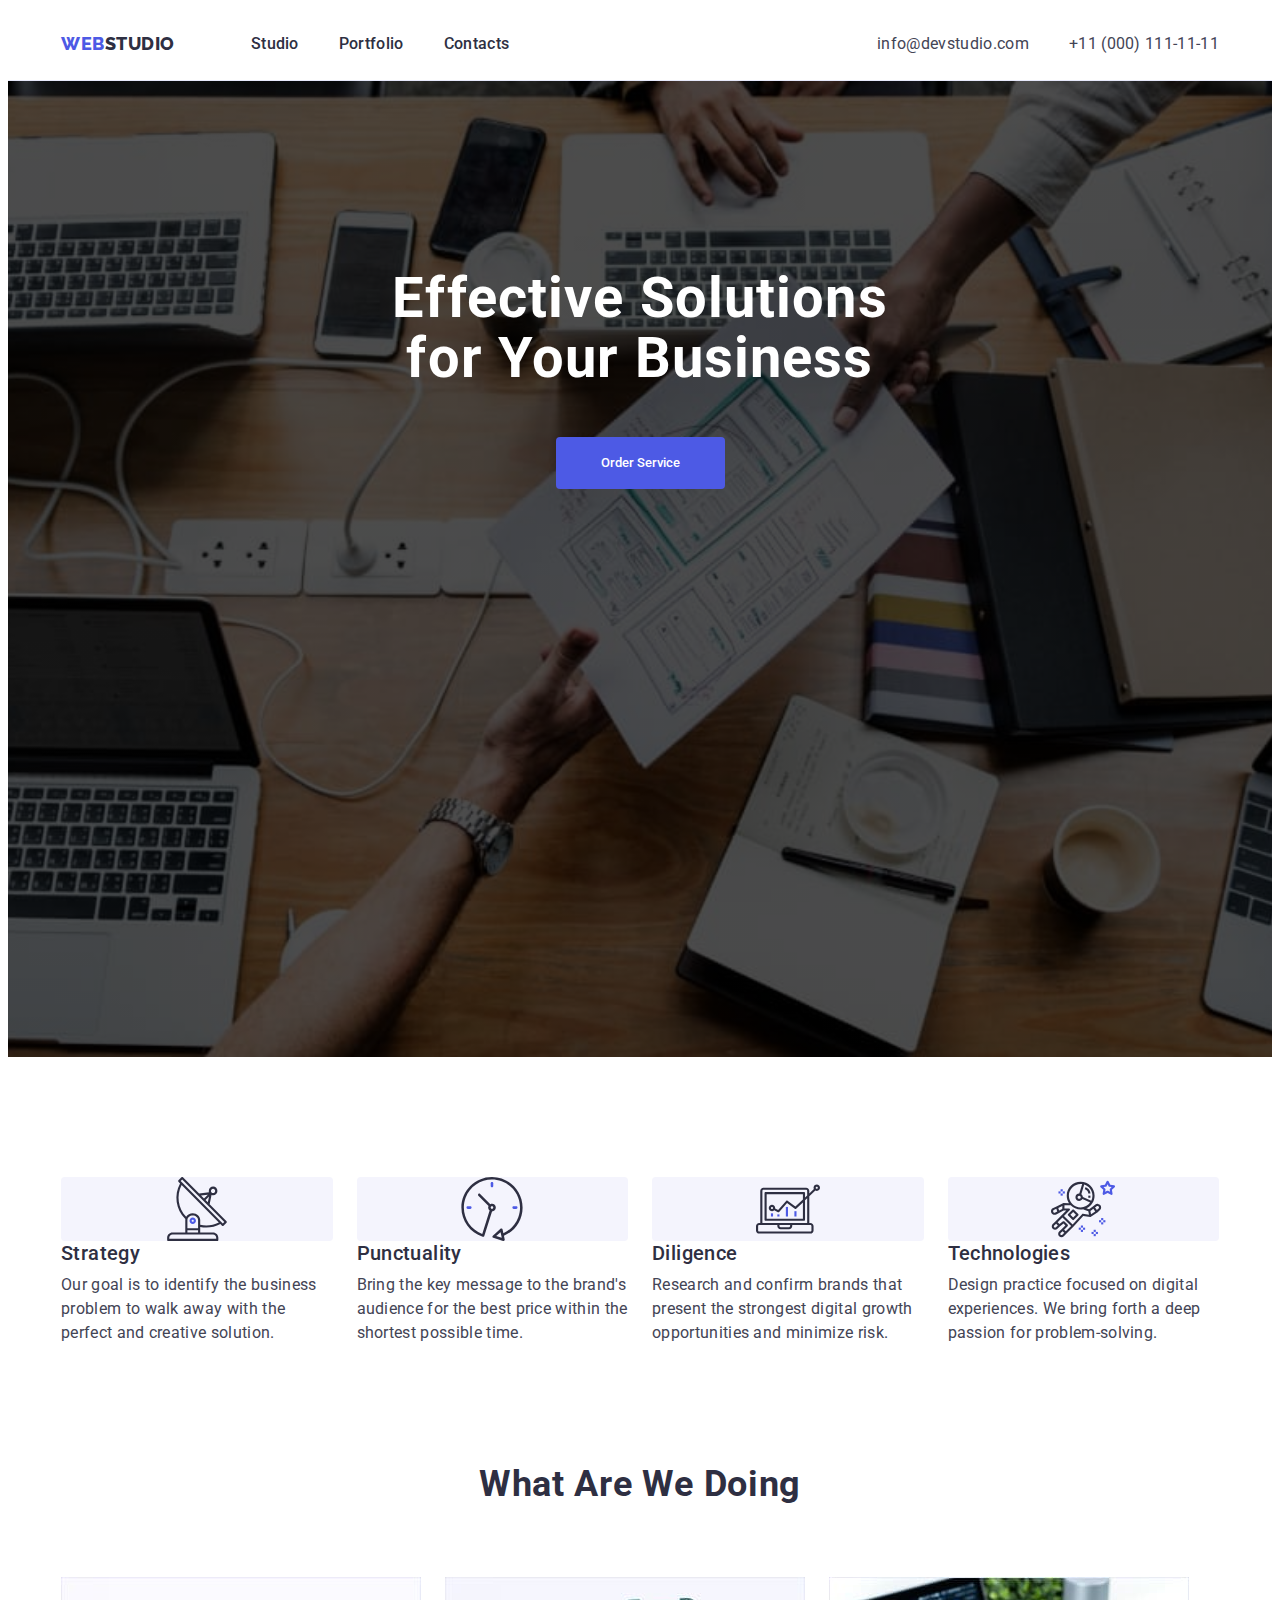
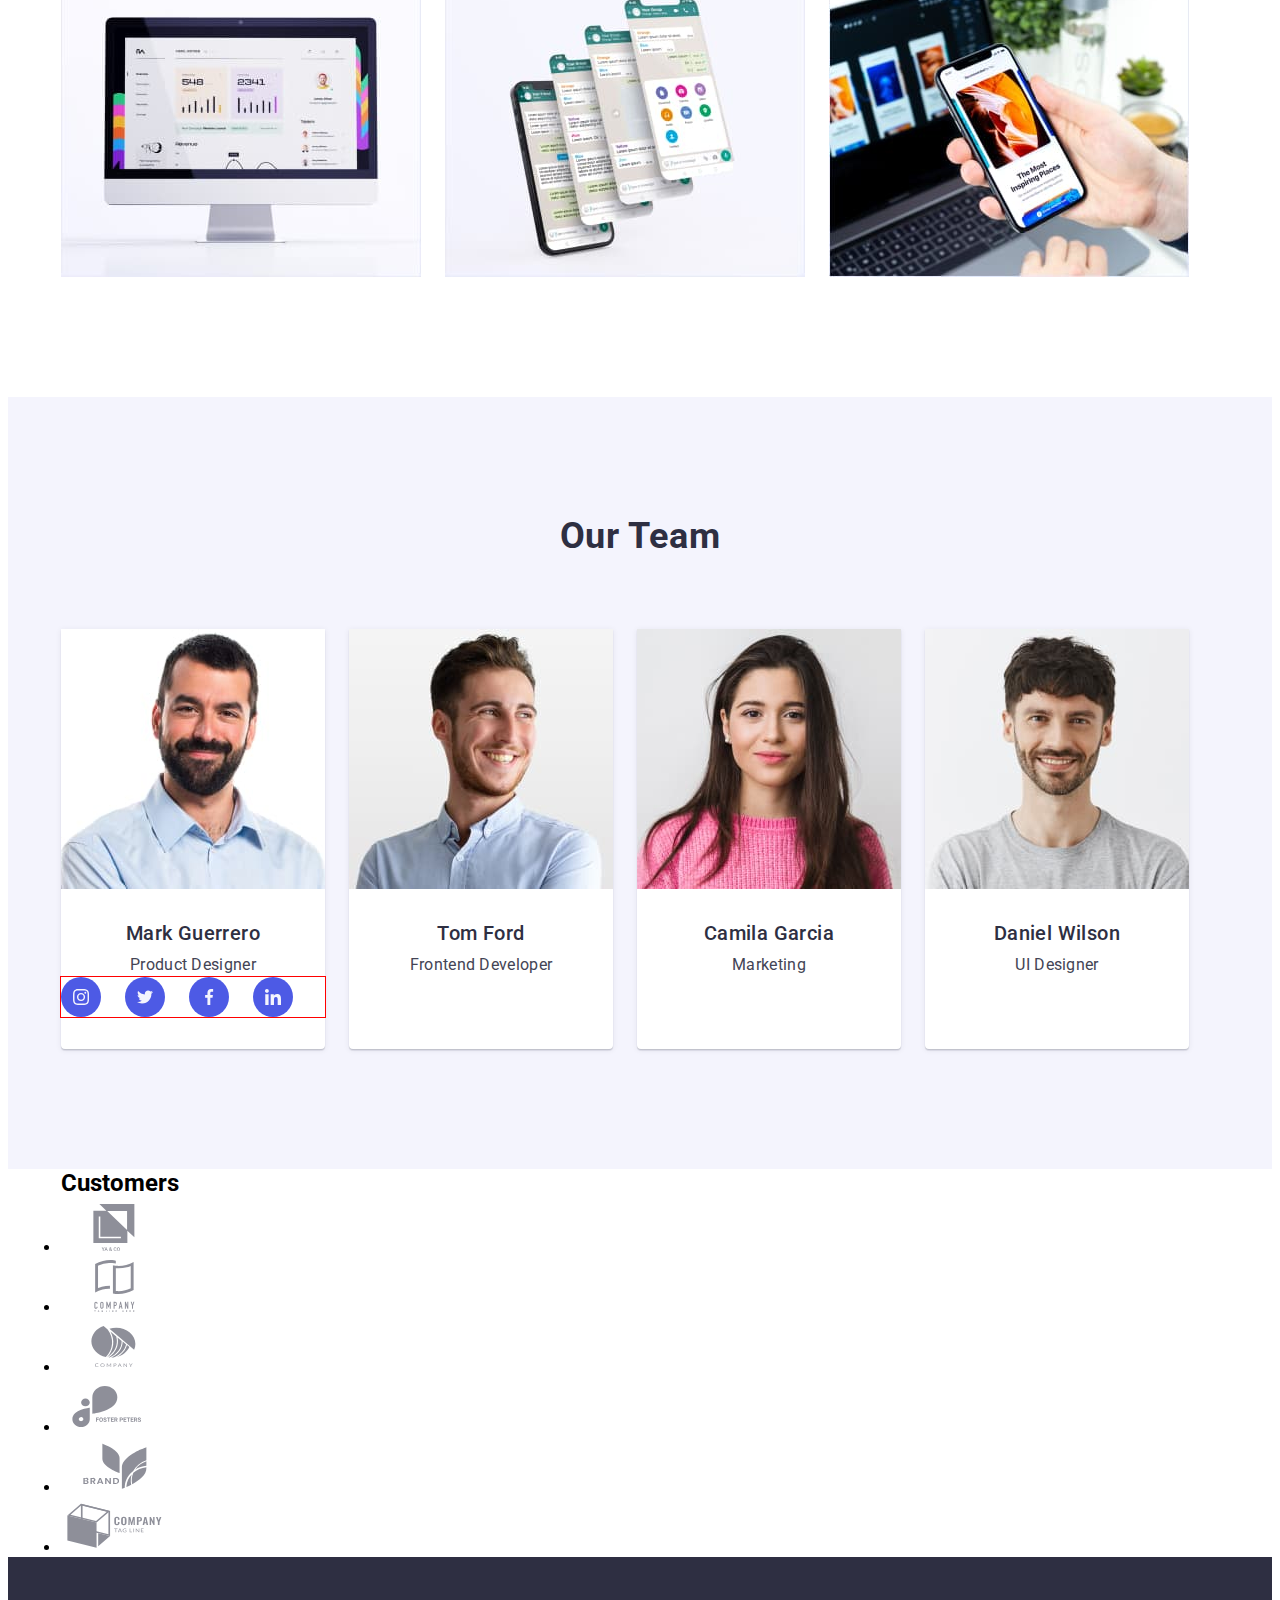
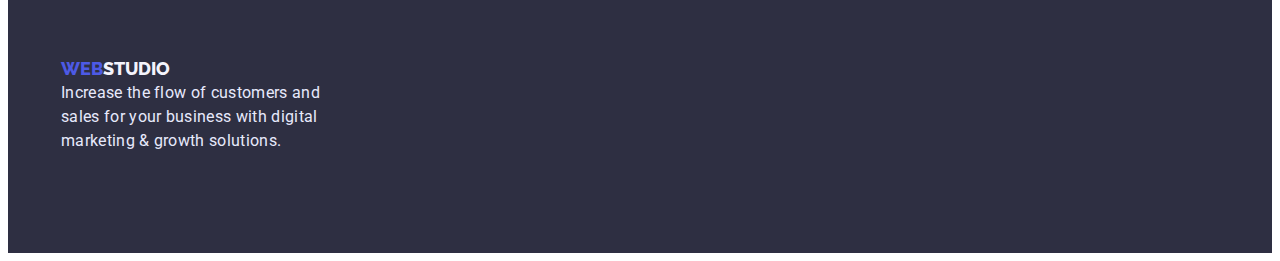
==== index.html @ 33c988de "add icon-item-link" ====
<!DOCTYPE html>
<html lang="en">
  <head>
    <meta charset="UTF-8" />
    <meta http-equiv="X-UA-Compatible" content="IE=edge" />
    <meta name="viewport" content="width=device-width, initial-scale=1.0" />
    <title>Document</title>
    <link rel="preconnect" href="https://fonts.googleapis.com" />
    <link rel="preconnect" href="https://fonts.gstatic.com" crossorigin />
    <link
      rel="stylesheet"
      href="https://fonts.googleapis.com/css2?family=Raleway:wght@800&family=Roboto:wght@400;500;700;900&display=swap"
    />
    <link
      rel="stylesheet"
      href="https://cdnjs.cloudflare.com/ajax/libs/modern-normalize/1.1.0/modern-normalize.min.css"
      integrity="sha512-wpPYUAdjBVSE4KJnH1VR1HeZfpl1ub8YT/NKx4PuQ5NmX2tKuGu6U/JRp5y+Y8XG2tV+wKQpNHVUX03MfMFn9Q=="
      crossorigin="anonymous"
      referrerpolicy="no-referrer"
    />
    <link rel="stylesheet" href="./css/styles.css" />
  </head>
  <body>
    <!--HEADER-->
    <header class="header">
      <div class="container header-container">
        <nav class="header-navigation">
          <a class="logo-header link" href="./index.html">
            <span class="piece">WEB</span>STUDIO</a
          >
          <ul class="header-list list">
            <li class="header-item">
              <a class="header-link link" href="./index.html">Studio</a>
            </li>
            <li class="header-item">
              <a class="header-link link" href="./portfolio.html">Portfolio</a>
            </li>
            <li class="header-item">
              <a class="header-link link" href="">Contacts</a>
            </li>
          </ul>
        </nav>
        <address class="adress">
          <ul class="header-contact list">
            <li class="header-contact-item">
              <a
                class="header-contact-link link"
                href="mailto:info@devstudio.com"
                >info@devstudio.com</a
              >
            </li>
            <li class="header-contact-item">
              <a class="header-contact-link link" href="tel:+110001111111"
                >+11 (000) 111-11-11</a
              >
            </li>
          </ul>
        </address>
      </div>
    </header>
    <main>
      <!--HERO-->

      <section class="hero section overlay">
        <div class="container">
          <h1 class="hero-title">Effective Solutions for Your Business</h1>
          <button type="button" class="hero-btn">Order Service</button>
        </div>
      </section>

      <!--SOLUTIONS-->
      <section class="solutions section">
        <div class="container">
          <h2 class="section-title visually-hidden">solution</h2>
          <ul class="solutions-list">
            <li class="solution-item">
              <h3 class="solution-subtitle">Strategy</h3>
              <p class="solution-text">
                Our goal is to identify the business problem to walk away with
                the perfect and creative solution.
              </p>
            </li>

            <li class="solution-item">
              <h3 class="solution-subtitle">Punctuality</h3>
              <p class="solution-text">
                Bring the key message to the brand's audience for the best price
                within the shortest possible time.
              </p>
            </li>

            <li class="solution-item">
              <h3 class="solution-subtitle">Diligence</h3>
              <p class="solution-text">
                Research and confirm brands that present the strongest digital
                growth opportunities and minimize risk.
              </p>
            </li>

            <li class="solution-item">
              <h3 class="solution-subtitle">Technologies</h3>
              <p class="solution-text">
                Design practice focused on digital experiences. We bring forth a
                deep passion for problem-solving.
              </p>
            </li>
          </ul>
        </div>
      </section>
      <!--SERVICES-->
      <section class="services section">
        <div class="container">
          <h2 class="services-title centered">What are we doing</h2>
          <ul class="services-list">
            <li class="services-item">
              <img
                src="./images/computer.jpg"
                alt="problem analysis"
                width="360"
                height="300"
              />
            </li>
            <li class="services-item">
              <img
                src="./images/applications.jpg"
                alt="applications"
                width="360"
                height="300"
              />
            </li>
            <li class="services-item">
              <img
                src="./images/phone.jpg"
                alt="information comes to phone"
                width="360"
                height="300"
              />
            </li>
          </ul>
        </div>
      </section>

      <!--TEAM-->
      <section class="team section">
        <div class="container">
          <h2 class="team-title centered section-title">Our Team</h2>
          <ul class="team-list">
            <li class="team-item">
              <img
                class="team-img"
                src="./images/markguerrero.jpg"
                alt="a man with beard"
                width="264"
                height="260"
              />
              <div class="team-set">
                <h3 class="team-subtitle centered">Mark Guerrero</h3>
                <p class="team-text centered">Product Designer</p>

      <!--иконки с соцсетями-->
                <ul class="icon-list-link">
                  <li class="icon-item-link">
                    <div class="icon-link">
                      <a>
                        <svg class="icon" width="16" height="16">
                          <use href="./images/icons.svg#icon-instagram-2"></use>
                        </svg>
                      </a>
                    </div>
                  </li>

                  <li class="icon-item-link">
                    <div class="icon-link">
                      <a>
                        <svg class="icon" width="16" height="16">
                          <use href="./images/icons.svg#icon-twitter-1"></use>
                        </svg>
                      </a>
                    </div>
                  </li>
                  <li class="icon-item-link">
                    <div class="icon-link">
                      <a>
                        <svg class="icon" width="16" height="16">
                          <use href="./images/icons.svg#icon-facebook-1"></use>
                        </svg>
                      </a>
                    </div>
                  </li>
                  <li class="icon-item-link">
                    <div class="icon-link">
                      <a>
                        <svg class="icon" width="16" height="16">
                          <use href="./images/icons.svg#icon-linkedin-1"></use>
                        </svg>
                      </a>
                    </div>
                  </li>
                </ul>
    
        <!---->
            <li class="team-item">
              <img
                class="team-img"
                src="./images/tomford.jpg"
                alt="smiling man"
                width="264"
                height="260"
              />
              <div class="team-set">
                <h3 class="team-subtitle centered">Tom Ford</h3>
                <p class="team-text centered">Frontend Developer</p>
                
              </div>
            </li>

            <li class="team-item">
              <img
                class="team-img"
                src="./images/camilagarsia.jpg"
                alt="a woman in pink sweater"
                width="264"
                height="260"
              />
              <div class="team-set">
                <h3 class="team-subtitle centered">Camila Garcia</h3>
                <p class="team-text centered">Marketing</p>
                
              </div>
            </li>

            <li class="team-item">
              <img
                class="team-img"
                src="./images/danielwilson.jpg"
                alt="smiling man with beard"
                width="264"
                height="260"
              />
              <div class="team-set">
                <h3 class="team-subtitle centered">Daniel Wilson</h3>
                <p class="team-text centered">UI Designer</p>
               
              </div>
            </li>
          </ul>
        </div>
      </section>

      <!--Customers(клиенты)-->
      <section>
        <div class="container">
          <h2 class="customes-titel">Customers</h2>
          <ul>
            <li>
              <a>
                <svg width="104" height="56">
                  <use href="./images/icons.svg#icon-Logo"></use>
                </svg>
              </a>
            </li>
            <li>
              <a href="">
                <svg width="104" height="56">
                  <use href="./images/icons.svg#icon-Logo-1"></use>
                </svg>
              </a>
            </li>
            <li>
              <a href="">
                <svg width="104" height="56">
                  <use href="./images/icons.svg#icon-Logo-2"></use>
                </svg>
              </a>
            </li>
            <li>
              <a href="">
                <svg width="104" height="56">
                  <use href="./images/icons.svg#icon-Logo-3"></use>
                </svg>
              </a>
            </li>
            <li>
              <a href="">
                <svg width="104" height="56">
                  <use href="./images/icons.svg#icon-Logo-4"></use>
                </svg>
              </a>
            </li>
            <li>
              <a href="">
                <svg width="104" height="56">
                  <use href="./images/icons.svg#icon-Logo-5"></use>
                </svg>
              </a>
            </li>
          </ul>
        </div>
      </section>
    </main>

    <!--FOOTER-->
    <footer class="footer">
      <div class="container">
        <a class="logo-footer link" href="./index.html"
          ><span class="piece">WEB</span>STUDIO</a
        >
        <p class="footer-text">
          Increase the flow of customers and sales for your business with
          digital marketing & growth solutions.
        </p>
      </div>
    </footer>
  </body>
</html>
---- css/styles.css ----
.list {
  padding: 0;
  margin: 0;
  list-style: none;
}
.link {
  text-decoration: none;
}
h1,
h2,
h3,
h4,
h5,
h6,
p {
  margin: 0;
}

ul {
  padding: 0;
  margin-top: 0;
  margin-bottom: 0;
}
button {
  cursor: pointer;
}
img {
  display: block;
}
.centered {
  text-align: center;
}
.section {
  padding-top: 120px;
  padding-bottom: 120px;
}

/*контейнер*/
.container {
  width: 1158px;
  padding-left: 15px;
  padding-right: 15px;
  margin-left: auto;
  margin-right: auto;
}

body {
  font-family: 'Roboto', sans-serif;
  font-size: 16px;
  background-color: var(--first-color);
}

/*cxлопывание*/
.visually-hidden {
  position: absolute;
  white-space: nowrap;
  width: 1px;
  height: 1px;
  overflow: hidden;
  border: 0;
  padding: 0;
  clip: rect(0 0 0 0);
  clip-path: inset(50%);
  margin: -1px;
}
:root {
  --first-color: #ffffff;
  --second-color: #2e2f42;
  --third-color: #404bbf;
  --fourth-color: #4d5ae5;
  --fifth-color: #f4f4fd;
  --sixth-color: #e7e9fc;
  --next-color: #f4f4fd;
  --text-color: #434455;

  --background-color-1: #ffffff;
  --beckground-color-2: #2e2f42;
  --background-color-3: #f4f4fd;
  --background-color-4: #4d5ae5;
  --background-color-5: #404bbf;

  --first-line-height: 1.5;
  --second-line-height: 1.33;
  --third-line-height: 1.2;
  --fours-line-height: 1.07;
  --fifth-line-height: 1.11;

  --typical-font-weight: 500;
  --first-font-weight: 800;

  --first-letter-spacing: 0.02em;
  --second-letter-spacing: 0.03em;
  --third-letter-spacing: 0.04em;

  --first-font-size: 20px;
  --second-font-size: 18px;
  --third-font-size: 56px;
  --fourth-font-size: 36px;
}

/*======================HEADER===========================*/
.header {
  border-bottom: 1px solid var(--sixth-color);
}
.header-container {
  display: flex;
  align-items: center;
}
.header-navigation {
  display: flex;
  align-items: center;
}
.logo-header {
  font-family: 'Raleway', sans-serif;
  font-weight: var(--first-font-weight);

  font-size: var(--second-font-size);
  line-height: var(--second-line-height);
  color: var(--second-color);
  letter-spacing: var(--second-letter-spacing);
}
.piece {
  color: var(--fourth-color);
}

/*ul*/
.header-list {
  display: flex;
  margin-left: 76px;
}

/*li*/
.header-item {
  margin-right: 40px;
}
.header-item:last-child {
  margin-right: 0;
}
.adress {
  margin-left: auto;
}
.header-contact {
  display: flex;
}
.header-contact-item {
  margin-right: 40px;
}
.header-contact-item:last-child {
  margin-right: 0;
}

.header-link {
  display: block;
  padding-top: 24px;
  padding-bottom: 24px;

  font-weight: var(--typical-font-weight);
  font-size: var(font-size);
  line-height: var(--first-line-height);
  letter-spacing: var(--first-letter-spacing);
  color: var(--second-color);
}
.header-link:hover {
  color: var(--third-color);
}
.header-contact-link {
  font-size: var(font-size);
  line-height: var(--first-line-height);
  letter-spacing: var(--first-letter-spacing);
  color: var(--text-color);
  font-style: normal;
}
.header-contact-link:hover {
  color: var(--third-color);
}
/*======================/HEADER==========================*/
/*======================HERO=============================*/

.hero {
  padding-top: 188px;
  padding-bottom: 188px;
  text-align: center;

  background: var(--second-color);
}
.hero-title {
  width: 500px;
  margin: 0 auto;
  margin-top: 0;
  margin-bottom: 48px;

  font-size: var(--third-font-size);
  line-height: var(--fours-line-height);
  letter-spacing: var(--first-letter-spacing);
  color: var(--first-color);
}
.hero-btn {
  border-radius: 4px;
  padding: 16px 32px;
  min-width: 169px;

  font-family: inherit;
  font-weight: var(--typical-font-weight);
  line-height: var(--first-line-height);
  cursor: pointer;
  color: var(--first-color);
  background: var(--fourth-color);
  border: none;
}
.hero-btn:hover,
.hero-btn:focus {
  background: var(--third-color);
}

/*overlay*/
.overlay {
  max-width: 1440px;
  min-height: 600px;
  margin-left: auto;
  margin-right: auto;
  background-image: linear-gradient(
      to right,
      rgba(0, 0, 0, 0.7),
      rgba(0, 0, 0, 0.7)
    ),
    url('../images/people-office\ 1\ \(1\).jpg');
  background-repeat: no-repeat;
  background-size: cover;
  background-position: center;
  background-color: var(--beckground-color-2);
}
/*======================/HERO============================*/
/*====================SOLUTIONS==========================*/

/*section-cекция*/
.solutions {
  padding-bottom: 0;
}

/*h2*/
.section-title {
  margin-top: 0;
  margin-bottom: 8px;
}

/*UL*/
.solutions-list {
  padding: 0;
  margin: 0;
  list-style: none;
  display: flex;
  column-gap: 24px;
}

/*li*/
.solution-item {
  flex-basis: calc((100% - 72px) / 4);
}

.solution-item::before {
  display: block;
  content: '';
  height: 64px;

  background-size: contain;
  background-repeat: no-repeat;
  background-position: center;
  background-color: var(--background-color-3);
  border-radius: 4px;
}

.solution-item:nth-child(1)::before {
  background-image: url(../images/antenna\ 1.svg);
}
.solution-item:nth-child(2)::before {
  background-image: url(../images/clock\ 1.svg);
}
.solution-item:nth-child(3)::before {
  background-image: url(../images/diagram\ 1.svg);
}
.solution-item:nth-child(4)::before {
  background-image: url(../images/astronaut\ 1.svg);
}

/*h3-подзаголовок*/
.solution-subtitle {
  margin-top: 0;
  margin-bottom: 8px;
  text-align: left;

  font-weight: var(--typical-font-weight);
  font-size: var(--first-font-size);
  line-height: var(--third-line-height);
  letter-spacing: var(--first-letter-spacing);
  color: var(--second-color);
}

/*P-текст*/
.solution-text {
  text-align: left;

  line-height: var(--first-line-height);
  letter-spacing: var(--first-letter-spacing);
  color: var(--text-color);
}
/*====================/SOLUTIONS=========================*/
/*=====================SERVICES==========================*/

/*h2*/
.services-title {
  margin-top: 0;
  margin-bottom: 72px;

  font-size: var(--fourth-font-size);
  line-height: var(--fifth-line-height);
  letter-spacing: var(--first-letter-spacing);
  text-transform: capitalize;
  color: var(--second-color);
}
/*ul*/
.services-list {
  padding: 0;
  margin: 0;
  list-style: none;
  display: flex;
  column-gap: 24px;
}
/*li*/
.services-item {
  margin-top: 0;
  margin-bottom: 0;
}
/*=====================/SERVICES==========================*/
/*======================TEAM============================*/
.team {
  background: var(--background-color-3);
}
/*h2*/
.team-title {
  font-size: var(--fourth-font-size);
  line-height: var(--fifth-line-height);
  /* identical to box height, or 111% */

  text-align: center;
  letter-spacing: var(--first-letter-spacing);
  color: var(--second-color);

  margin-top: 0;
  margin-bottom: 72px;
}

/*ul*/
.team-list {
  list-style: none;
  display: flex;
  column-gap: 24px;
}
/*li*/
.team-item {
  background: var(--first-color);
  box-shadow: 0px 1px 6px rgba(46, 47, 66, 0.08),
    0px 1px 1px rgba(46, 47, 66, 0.16), 0px 2px 1px rgba(46, 47, 66, 0.08);
  border-radius: 0px 0px 4px 4px;
}

/*set из h3 и p*/
.team-set {
  padding: 32px 0;
}
/*h3*/
.team-subtitle {
  font-weight: var(--typical-font-weight);
  font-size: 20px;
  line-height: var(--third-line-height);
  /* identical to box height, or 120% */

  text-align: center;
  letter-spacing: var(--first-letter-spacing);
  color: var(--second-color);
  margin-bottom: 8px;
}
/*p*/
.team-text {
  line-height: var(--first-line-height);

  text-align: center;
  letter-spacing: var(--first-letter-spacing);

  color: var(--text-color);
}
/*ul(icon-list-link)- иконка-список-cсылка*/
.icon-list-link {
  display: flex;
  list-style: none;

  outline: 1px solid red;
}

/*li(icon-item-link) - иконка-элемент-ссылка*/
.icon-item-link {
  width: 40px;
  height: 40px;
  background-color: var(--background-color-4);
  border-radius: 50%;
  margin-right: 24px;
}
.icon-item-link:nth-first-child {
  margin-left: 16px;
}

.icon-item-link:hover,
.icon-item-link:focus {
  background-color: var(--background-color-5);
}

/*ccылка*/
.icon-link {
  display: block;
  padding: 12px;
}

/*=====================/TEAM============================*/
/*====================FOOTER=============================*/
.footer {
  padding-top: 100px;
  padding-bottom: 100px;
  background: var(--beckground-color-2);
}

.logo-footer {
  margin-top: 0;
  margin-bottom: 16px;

  font-family: 'Raleway', sans-serif;
  font-weight: var(--first-font-weight);
  font-size: var(--second-font-size);
  line-height: var(--second-line-height);
  color: var(--next-color);
}
.footer-text {
  width: 264px;

  line-height: var(--first-line-height);
  letter-spacing: var(--first-letter-spacing);

  color: var(--sixth-color);
}
/*===================/FOOTER=============================*/
/*=================MAIN MENU=============================*/
.menu {
  padding-top: 96px;
}

/*ul-cписок кнопок*/
.menu-list {
  display: flex;
  column-gap: 24px;
  justify-content: center;
  padding-bottom: 72px;
}

.menu-btn {
  font-family: inherit;
  font-weight: var(--typical-font-weight);
  font-size: var(--font-size);
  line-height: var(--first-line-height);
  letter-spacing: var(--third-letter-spacing);
  cursor: pointer;
  color: var(--fourth-color);
  border: none;
  border-radius: 4px;
  min-width: 55px;
  padding: 12px 24px;
}
.menu-btn:hover {
  background-color: var(--third-color);
  color: var(--first-color);
}

/*ul-список img*/
.portfolio-list {
  list-style: none;
  display: flex;
  flex-wrap: wrap;
}

/*li*/
.portfolio-item {
  margin-bottom: 48px;
  margin-right: 24px;
  flex-basis: calc((100% - 48px) / 3);
}
.portfolio-item:nth-last-child(3n + 1) {
  margin-right: 0;
}
.portfolio-item:nth-last-child(-n + 3) {
  margin-bottom: 0;
}
.box {
  padding-left: 16px;
  border-bottom: 1px solid var(--sixth-color);
  border-left: 1px solid var(--sixth-color);
  border-right: 1px solid var(--sixth-color);
  padding: 32px 0;
}
/*h2*/
.sec-subtitle {
  font-weight: var(--typical-font-weight);
  font-size: var(--first-font-size);
  line-height: var(--third-line-height);
  /* identical to box height, or 120% */

  letter-spacing: var(--first-letter-spacing);
  color: var(--second-color);
  margin-bottom: 8px;
}
/*p*/
.sec-text {
  line-height: var(--first-line-height);
  letter-spacing: var(--first-letter-spacing);
  color: var(--text-color);
}
/*================/MAIN MENU=============================*/
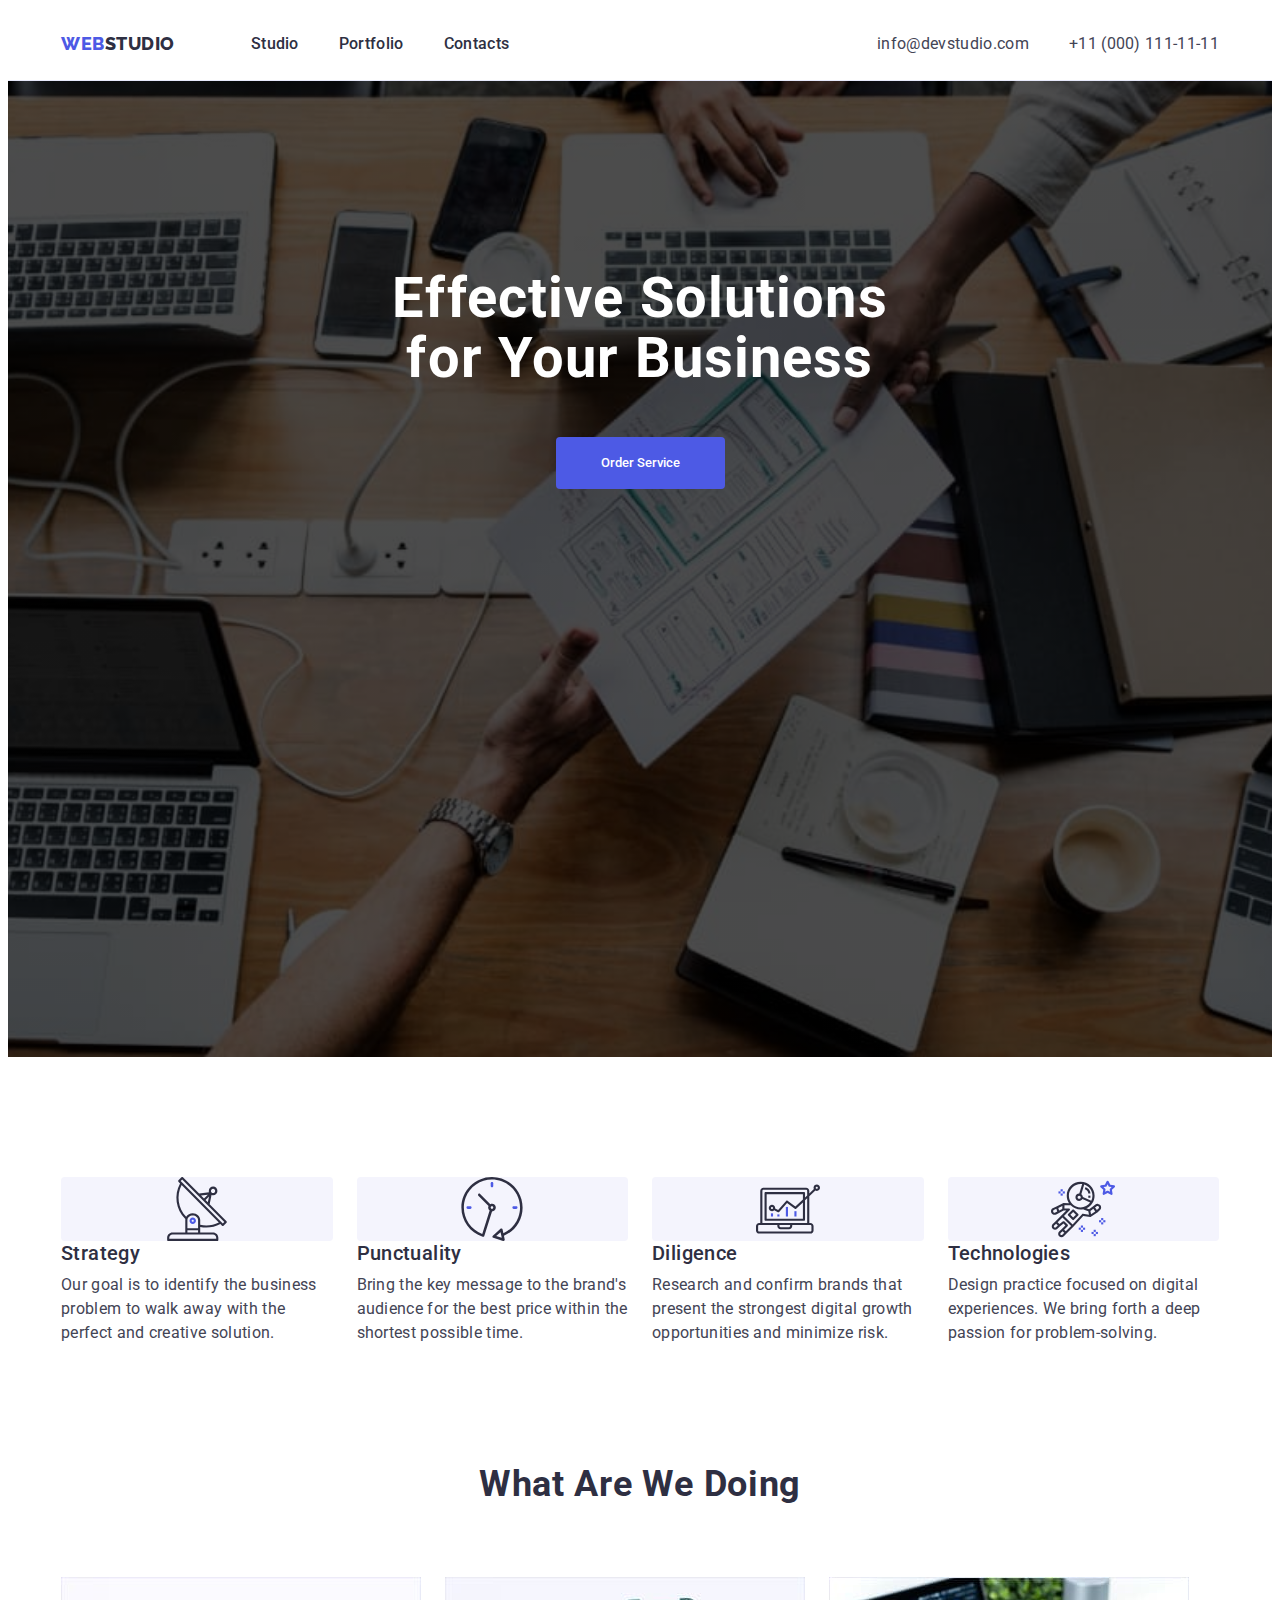
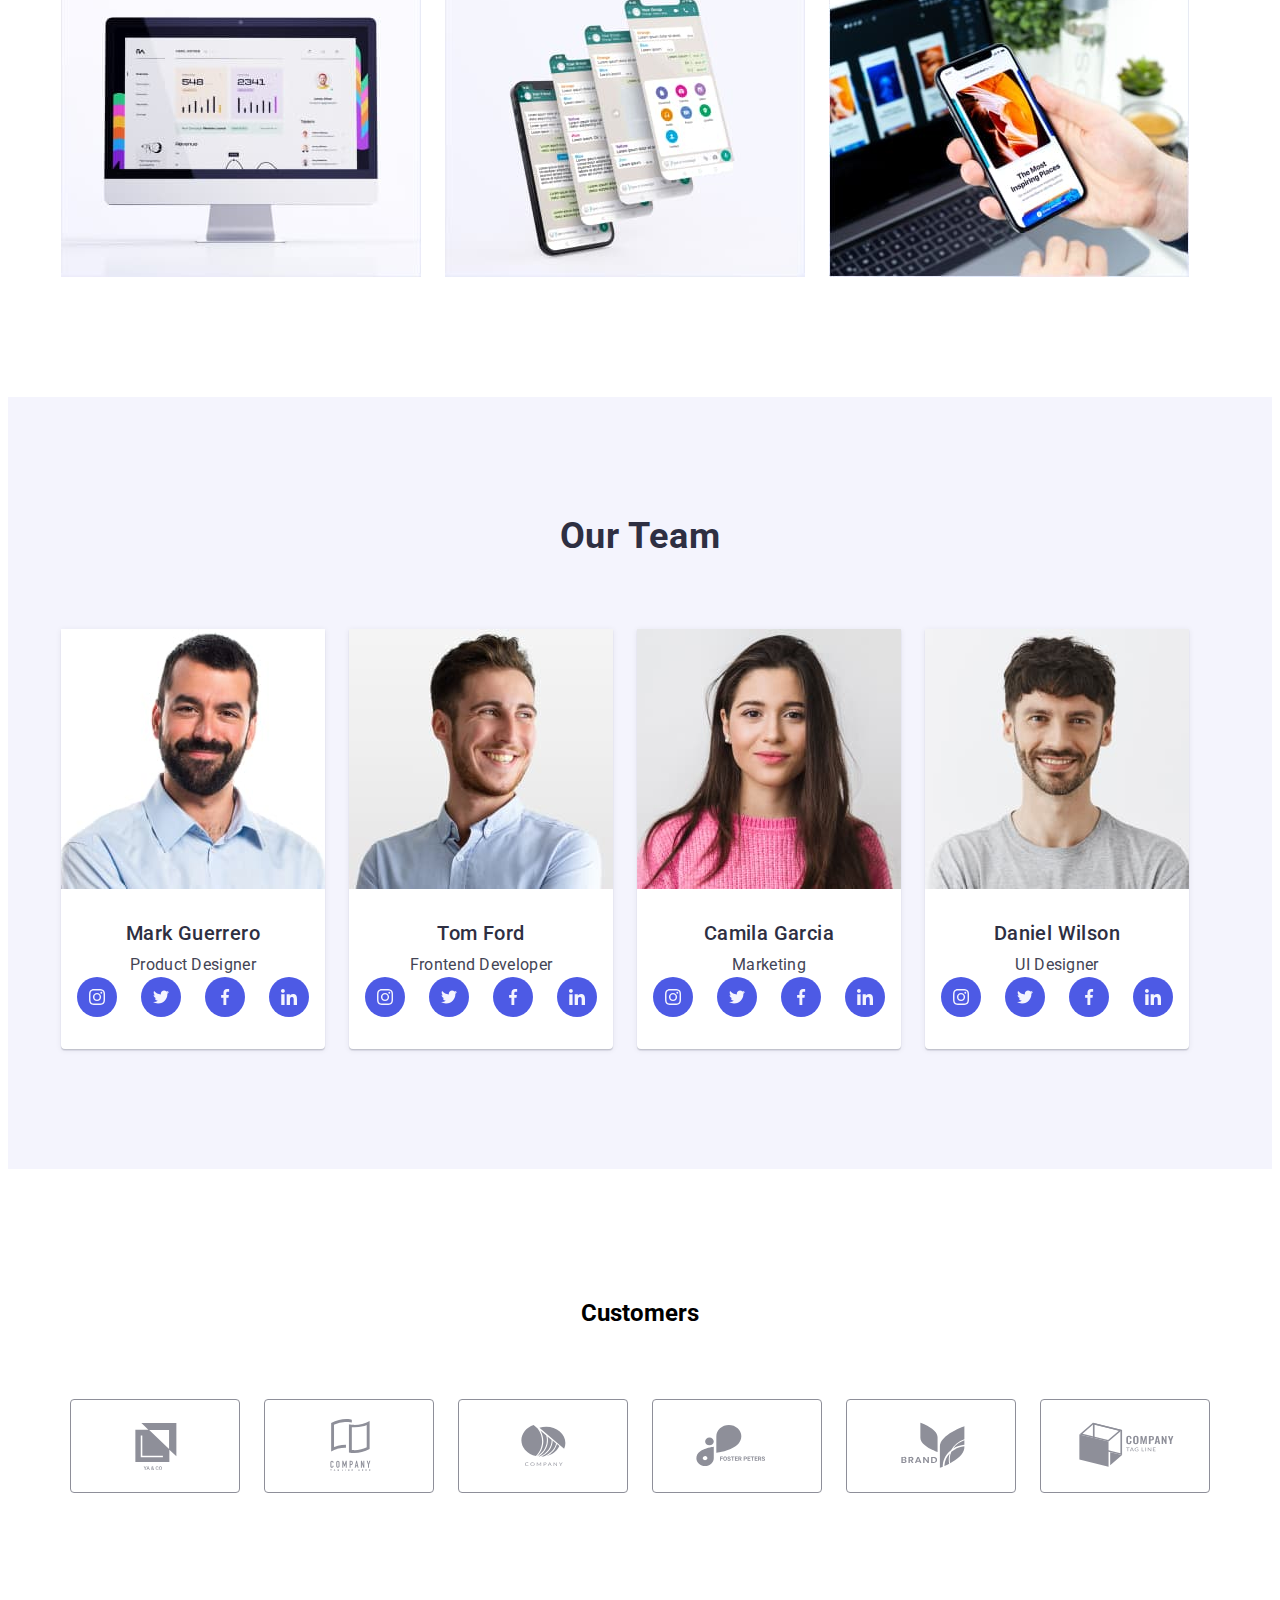
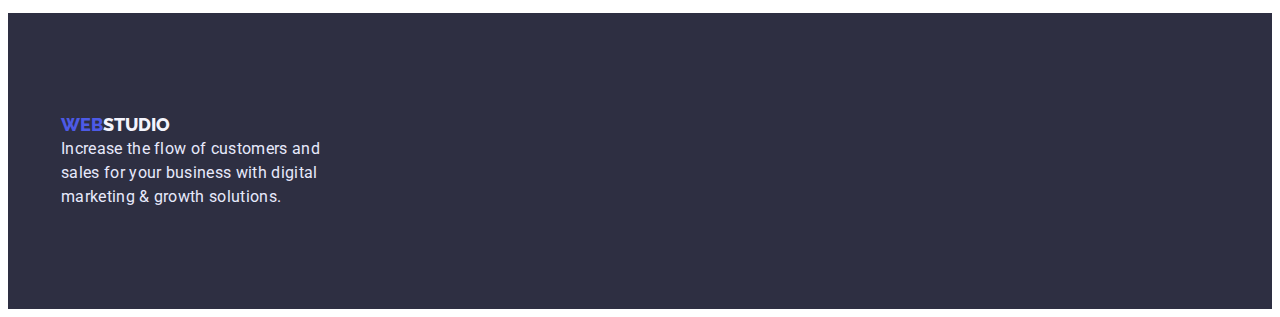
==== commit 6a7374f0: "add svg hover" ====
--- a/index.html
+++ b/index.html
@@ -157,7 +157,7 @@
                 <h3 class="team-subtitle centered">Mark Guerrero</h3>
                 <p class="team-text centered">Product Designer</p>
 
-      <!--иконки с соцсетями-->
+      <!--иконки с соцсетями для Mark Guerrero-->
                 <ul class="icon-list-link">
                   <li class="icon-item-link">
                     <div class="icon-link">
@@ -197,8 +197,8 @@
                     </div>
                   </li>
                 </ul>
-    
-        <!---->
+        <!--/иконки с соцсетями Mark Guerrero -->
+
             <li class="team-item">
               <img
                 class="team-img"
@@ -210,7 +210,45 @@
               <div class="team-set">
                 <h3 class="team-subtitle centered">Tom Ford</h3>
                 <p class="team-text centered">Frontend Developer</p>
-                
+                 <ul class="icon-list-link">
+                  <li class="icon-item-link">
+                    <div class="icon-link">
+                      <a>
+                        <svg class="icon" width="16" height="16">
+                          <use href="./images/icons.svg#icon-instagram-2"></use>
+                        </svg>
+                      </a>
+                    </div>
+                  </li>
+
+                  <li class="icon-item-link">
+                    <div class="icon-link">
+                      <a>
+                        <svg class="icon" width="16" height="16">
+                          <use href="./images/icons.svg#icon-twitter-1"></use>
+                        </svg>
+                      </a>
+                    </div>
+                  </li>
+                  <li class="icon-item-link">
+                    <div class="icon-link">
+                      <a>
+                        <svg class="icon" width="16" height="16">
+                          <use href="./images/icons.svg#icon-facebook-1"></use>
+                        </svg>
+                      </a>
+                    </div>
+                  </li>
+                  <li class="icon-item-link">
+                    <div class="icon-link">
+                      <a>
+                        <svg class="icon" width="16" height="16">
+                          <use href="./images/icons.svg#icon-linkedin-1"></use>
+                        </svg>
+                      </a>
+                    </div>
+                  </li>
+                </ul>
               </div>
             </li>
 
@@ -225,7 +263,45 @@
               <div class="team-set">
                 <h3 class="team-subtitle centered">Camila Garcia</h3>
                 <p class="team-text centered">Marketing</p>
-                
+                 <ul class="icon-list-link">
+                  <li class="icon-item-link">
+                    <div class="icon-link">
+                      <a>
+                        <svg class="icon" width="16" height="16">
+                          <use href="./images/icons.svg#icon-instagram-2"></use>
+                        </svg>
+                      </a>
+                    </div>
+                  </li>
+
+                  <li class="icon-item-link">
+                    <div class="icon-link">
+                      <a>
+                        <svg class="icon" width="16" height="16">
+                          <use href="./images/icons.svg#icon-twitter-1"></use>
+                        </svg>
+                      </a>
+                    </div>
+                  </li>
+                  <li class="icon-item-link">
+                    <div class="icon-link">
+                      <a>
+                        <svg class="icon" width="16" height="16">
+                          <use href="./images/icons.svg#icon-facebook-1"></use>
+                        </svg>
+                      </a>
+                    </div>
+                  </li>
+                  <li class="icon-item-link">
+                    <div class="icon-link">
+                      <a>
+                        <svg class="icon" width="16" height="16">
+                          <use href="./images/icons.svg#icon-linkedin-1"></use>
+                        </svg>
+                      </a>
+                    </div>
+                  </li>
+                </ul>
               </div>
             </li>
 
@@ -240,55 +316,93 @@
               <div class="team-set">
                 <h3 class="team-subtitle centered">Daniel Wilson</h3>
                 <p class="team-text centered">UI Designer</p>
-               
+                 <ul class="icon-list-link">
+                  <li class="icon-item-link">
+                    <div class="icon-link">
+                      <a>
+                        <svg class="icon" width="16" height="16">
+                          <use href="./images/icons.svg#icon-instagram-2"></use>
+                        </svg>
+                      </a>
+                    </div>
+                  </li>
+
+                  <li class="icon-item-link">
+                    <div class="icon-link">
+                      <a>
+                        <svg class="icon" width="16" height="16">
+                          <use href="./images/icons.svg#icon-twitter-1"></use>
+                        </svg>
+                      </a>
+                    </div>
+                  </li>
+                  <li class="icon-item-link">
+                    <div class="icon-link">
+                      <a>
+                        <svg class="icon" width="16" height="16">
+                          <use href="./images/icons.svg#icon-facebook-1"></use>
+                        </svg>
+                      </a>
+                    </div>
+                  </li>
+                  <li class="icon-item-link">
+                    <div class="icon-link">
+                      <a>
+                        <svg class="icon" width="16" height="16">
+                          <use href="./images/icons.svg#icon-linkedin-1"></use>
+                        </svg>
+                      </a>
+                    </div>
+                  </li>
+                </ul>
               </div>
             </li>
           </ul>
         </div>
       </section>
 
-      <!--Customers(клиенты)-->
-      <section>
+      <!--Customes(клиенты)-->
+      <section class="customes">
         <div class="container">
           <h2 class="customes-titel">Customers</h2>
-          <ul>
-            <li>
-              <a>
-                <svg width="104" height="56">
+          <ul class="customes-list">
+            <li class="customes-item customes-border">
+              <a>
+                <svg class="customes-icon" width="104" height="56">
                   <use href="./images/icons.svg#icon-Logo"></use>
                 </svg>
               </a>
             </li>
-            <li>
-              <a href="">
+            <li class="customes-item customes-border">
+              <a>
                 <svg width="104" height="56">
                   <use href="./images/icons.svg#icon-Logo-1"></use>
                 </svg>
               </a>
             </li>
-            <li>
-              <a href="">
+            <li class="customes-item customes-border">
+              <a>
                 <svg width="104" height="56">
                   <use href="./images/icons.svg#icon-Logo-2"></use>
                 </svg>
               </a>
             </li>
-            <li>
-              <a href="">
+            <li class="customes-item customes-border">
+              <a>
                 <svg width="104" height="56">
                   <use href="./images/icons.svg#icon-Logo-3"></use>
                 </svg>
               </a>
             </li>
-            <li>
-              <a href="">
+            <li class="customes-item customes-border">
+              <a>
                 <svg width="104" height="56">
                   <use href="./images/icons.svg#icon-Logo-4"></use>
                 </svg>
               </a>
             </li>
-            <li>
-              <a href="">
+            <li class="customes-item customes-border">
+              <a>
                 <svg width="104" height="56">
                   <use href="./images/icons.svg#icon-Logo-5"></use>
                 </svg>
--- a/css/styles.css
+++ b/css/styles.css
@@ -392,8 +392,8 @@
 .icon-list-link {
   display: flex;
   list-style: none;
-
-  outline: 1px solid red;
+  justify-content: center;
+  gap: 24px;
 }
 
 /*li(icon-item-link) - иконка-элемент-ссылка*/
@@ -402,7 +402,6 @@
   height: 40px;
   background-color: var(--background-color-4);
   border-radius: 50%;
-  margin-right: 24px;
 }
 .icon-item-link:nth-first-child {
   margin-left: 16px;
@@ -413,14 +412,48 @@
   background-color: var(--background-color-5);
 }
 
-/*ccылка*/
+/*иконка-ccылка*/
 .icon-link {
   display: block;
   padding: 12px;
 }
 
 /*=====================/TEAM============================*/
-/*====================FOOTER=============================*/
+/*====================CUSTOMES==========================*/
+
+/*секция*/
+.customes {
+  padding-top: 130px;
+  padding-bottom: 120px;
+  text-align: center;
+}
+.customes-border {
+  border: 1px solid #8e8f99;
+  border-radius: 4px;
+  padding: 16px 32px;
+}
+/*h2*/
+.customes-titel {
+  margin-bottom: 72px;
+}
+
+/*ul*/
+.customes-list {
+  list-style: none;
+  display: flex;
+  justify-content: center;
+  gap: 24px;
+}
+.customes-icon {
+  fill: #8e8f99;
+}
+.customes-icon:hover,
+.customes-icon:focus {
+  fill: #404bbf;
+}
+
+/*====================/CUSTOMES==========================*/
+/*====================FOOTER============================*/
 .footer {
   padding-top: 100px;
   padding-bottom: 100px;
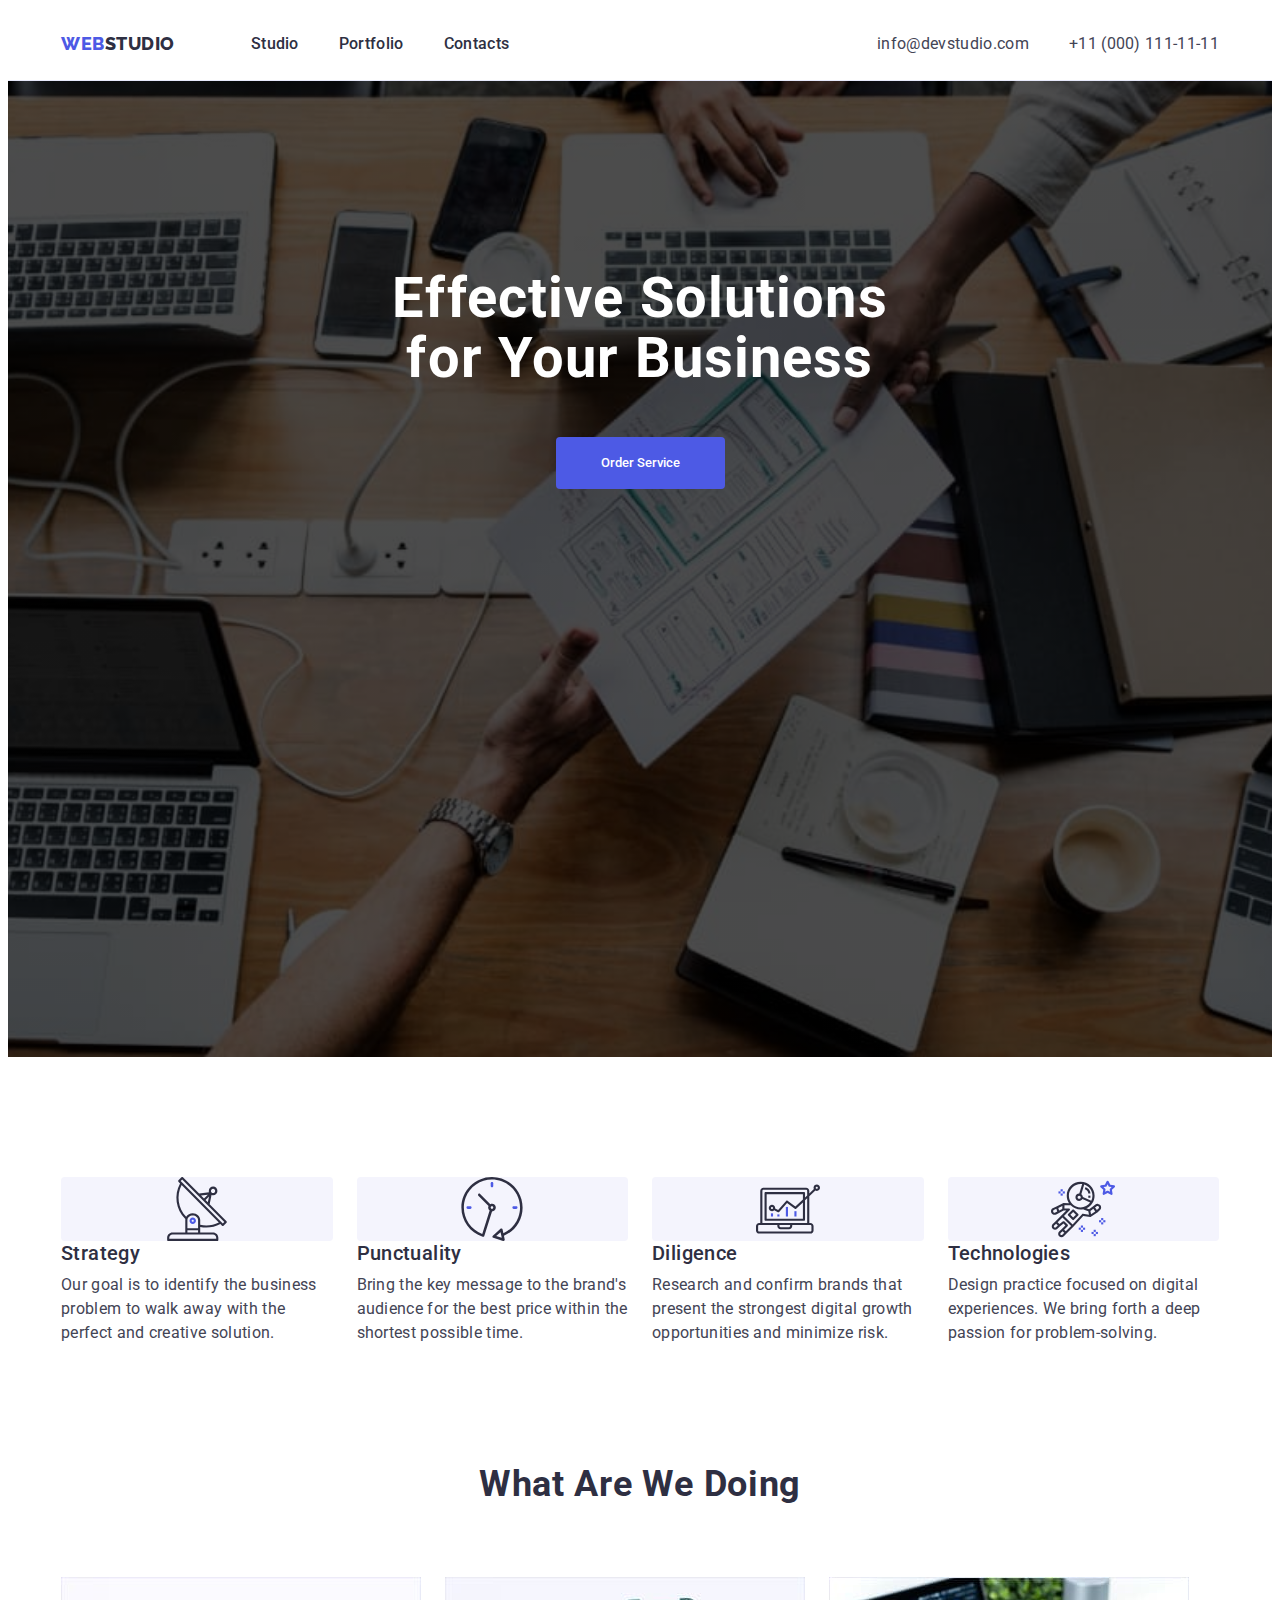
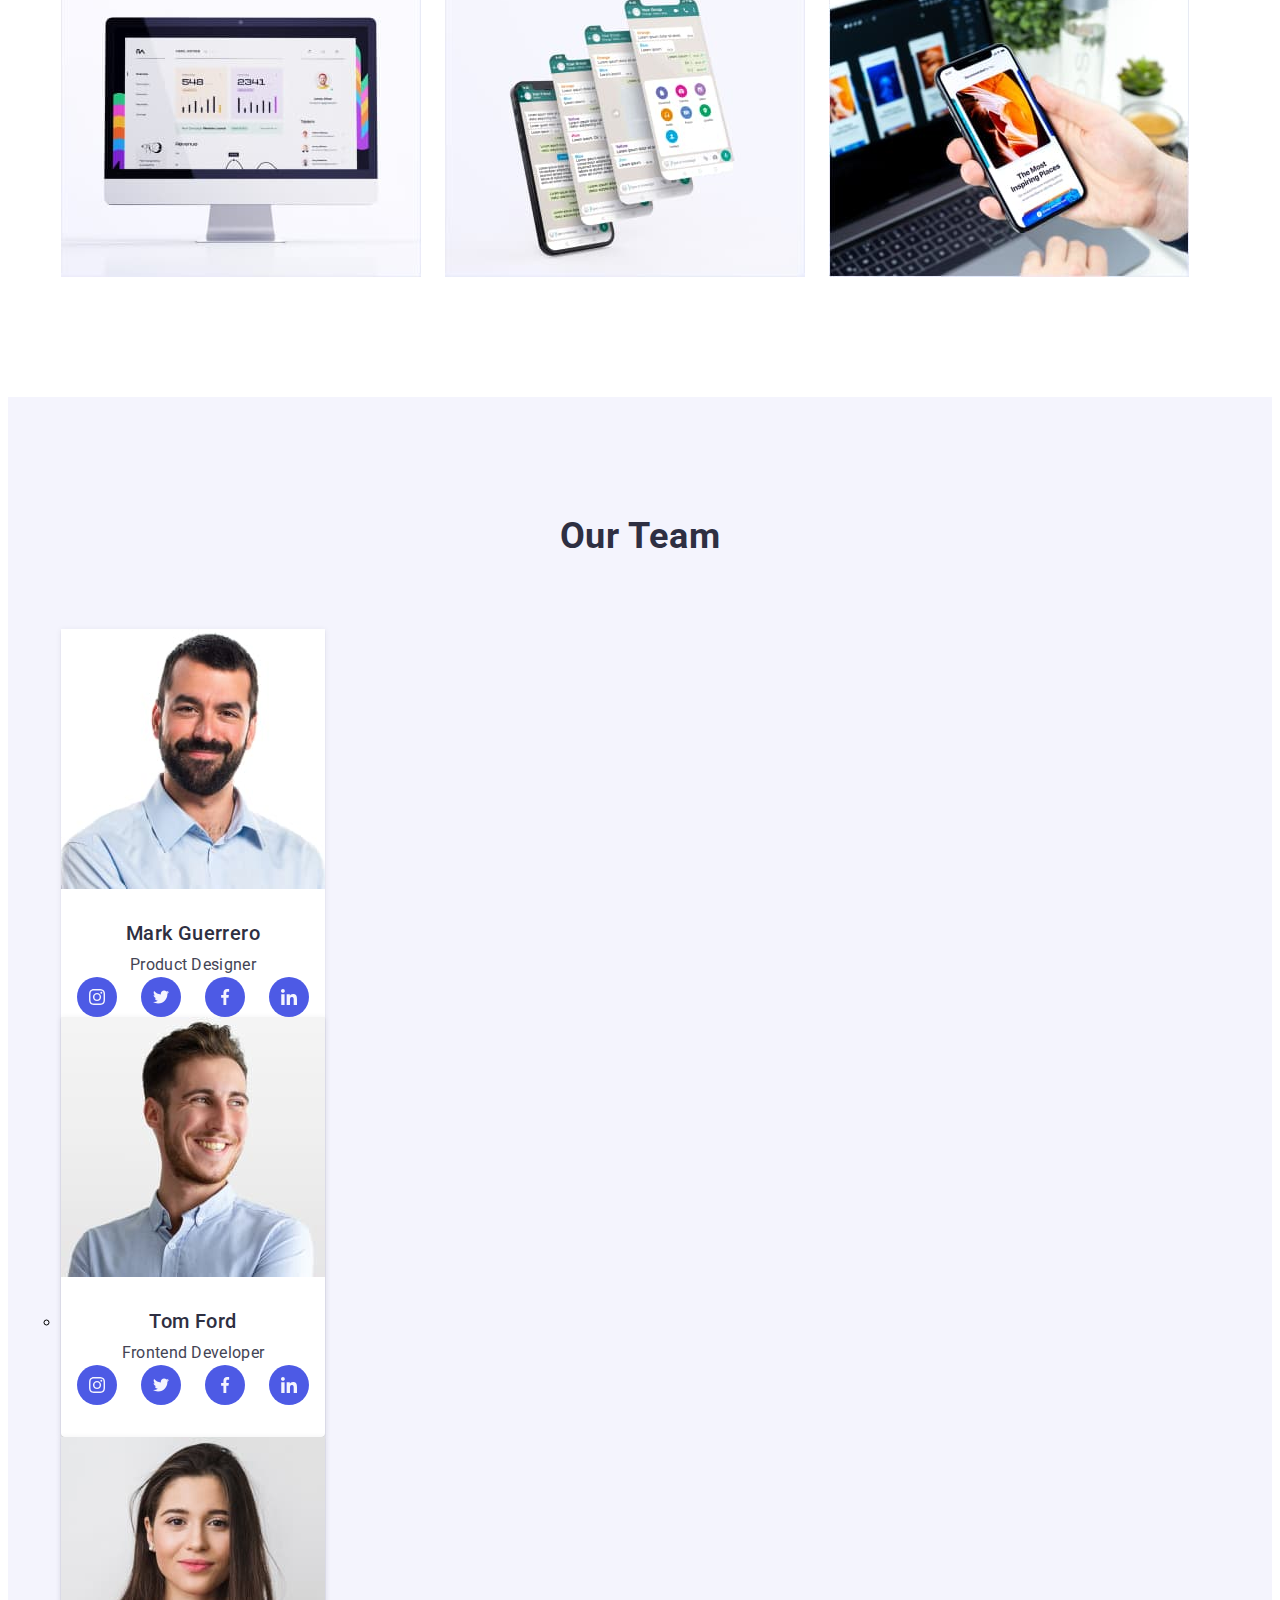
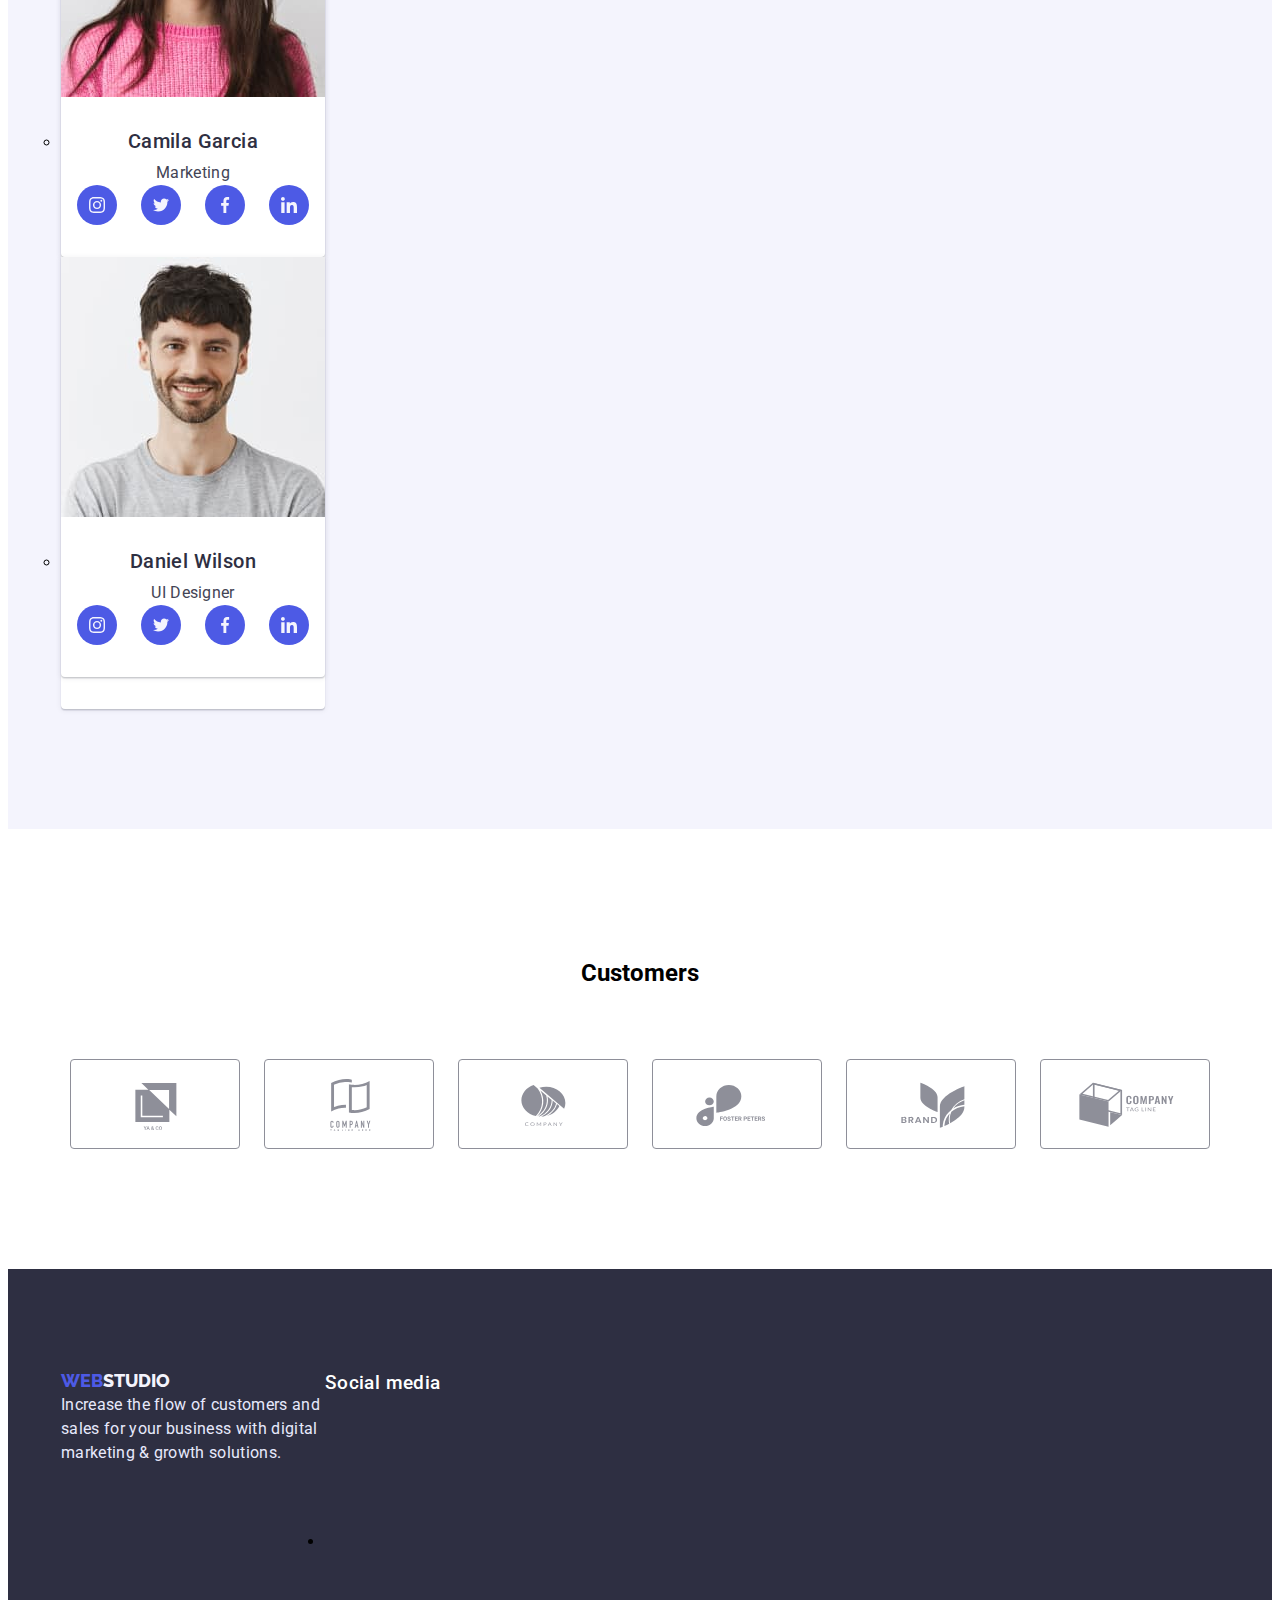
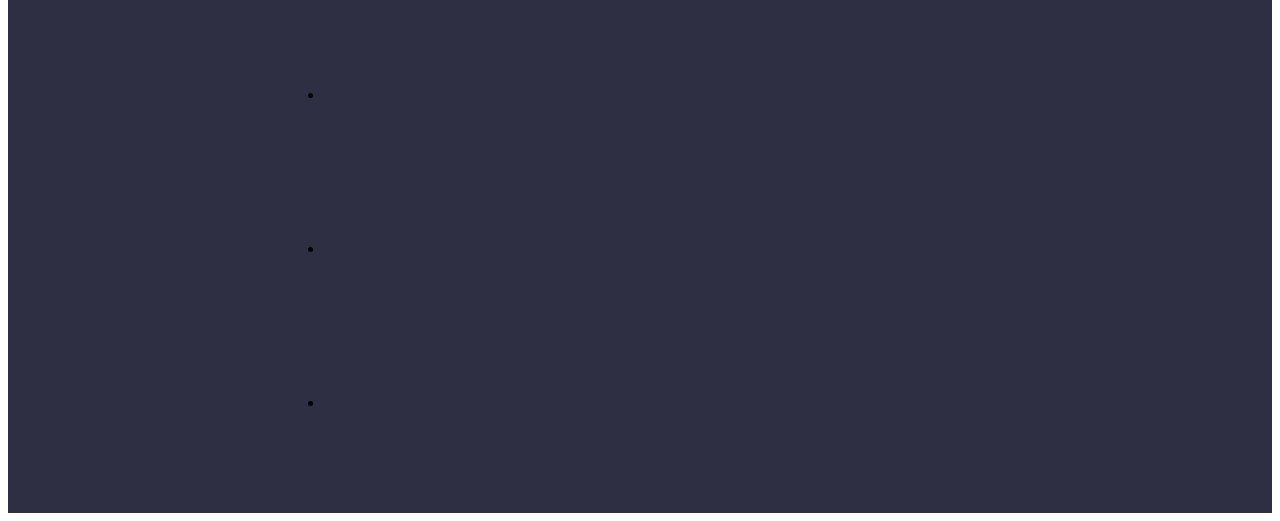
==== commit 43e67405: "added section team" ====
--- a/index.html
+++ b/index.html
@@ -21,7 +21,7 @@
     <link rel="stylesheet" href="./css/styles.css" />
   </head>
   <body>
-    <!--HEADER-->
+    <!---------------------------------HEADER--------------------------------------->
     <header class="header">
       <div class="container header-container">
         <nav class="header-navigation">
@@ -59,7 +59,7 @@
       </div>
     </header>
     <main>
-      <!--HERO-->
+      <!------------------------------HERO----------------------------------->
 
       <section class="hero section overlay">
         <div class="container">
@@ -68,7 +68,7 @@
         </div>
       </section>
 
-      <!--SOLUTIONS-->
+      <!---------------------------SOLUTIONS---------------------------------->
       <section class="solutions section">
         <div class="container">
           <h2 class="section-title visually-hidden">solution</h2>
@@ -107,7 +107,7 @@
           </ul>
         </div>
       </section>
-      <!--SERVICES-->
+      <!-------------------------SERVICES------------------------->
       <section class="services section">
         <div class="container">
           <h2 class="services-title centered">What are we doing</h2>
@@ -140,7 +140,7 @@
         </div>
       </section>
 
-      <!--TEAM-->
+ <!-----------------------------------TEAM--------------------------------->
       <section class="team section">
         <div class="container">
           <h2 class="team-title centered section-title">Our Team</h2>
@@ -153,51 +153,51 @@
                 width="264"
                 height="260"
               />
-              <div class="team-set">
+              <ul class="team-set">
                 <h3 class="team-subtitle centered">Mark Guerrero</h3>
                 <p class="team-text centered">Product Designer</p>
 
-      <!--иконки с соцсетями для Mark Guerrero-->
+           <!--иконки с соцсетями для Mark Guerrero-->
                 <ul class="icon-list-link">
                   <li class="icon-item-link">
                     <div class="icon-link">
                       <a>
                         <svg class="icon" width="16" height="16">
-                          <use href="./images/icons.svg#icon-instagram-2"></use>
-                        </svg>
-                      </a>
-                    </div>
-                  </li>
-
-                  <li class="icon-item-link">
-                    <div class="icon-link">
-                      <a>
-                        <svg class="icon" width="16" height="16">
-                          <use href="./images/icons.svg#icon-twitter-1"></use>
-                        </svg>
-                      </a>
-                    </div>
-                  </li>
-                  <li class="icon-item-link">
-                    <div class="icon-link">
-                      <a>
-                        <svg class="icon" width="16" height="16">
-                          <use href="./images/icons.svg#icon-facebook-1"></use>
-                        </svg>
-                      </a>
-                    </div>
-                  </li>
-                  <li class="icon-item-link">
-                    <div class="icon-link">
-                      <a>
-                        <svg class="icon" width="16" height="16">
-                          <use href="./images/icons.svg#icon-linkedin-1"></use>
+                          <use href="./images/sprite.svg#icon-instagram-2"></use>
+                        </svg>
+                      </a>
+                    </div>
+                  </li>
+
+                  <li class="icon-item-link">
+                    <div class="icon-link">
+                      <a>
+                        <svg class="icon" width="16" height="16">
+                          <use href="./images/sprite.svg#icon-twitter-1"></use>
+                        </svg>
+                      </a>
+                    </div>
+                  </li>
+                  <li class="icon-item-link">
+                    <div class="icon-link">
+                      <a>
+                        <svg class="icon" width="16" height="16">
+                          <use href="./images/sprite.svg#icon-facebook-1"></use>
+                        </svg>
+                      </a>
+                    </div>
+                  </li>
+                  <li class="icon-item-link">
+                    <div class="icon-link">
+                      <a>
+                        <svg class="icon" width="16" height="16">
+                          <use href="./images/sprite.svg#icon-linkedin-1"></use>
                         </svg>
                       </a>
                     </div>
                   </li>
                 </ul>
-        <!--/иконки с соцсетями Mark Guerrero -->
+           <!--/иконки с соцсетями Mark Guerrero -->
 
             <li class="team-item">
               <img
@@ -215,35 +215,35 @@
                     <div class="icon-link">
                       <a>
                         <svg class="icon" width="16" height="16">
-                          <use href="./images/icons.svg#icon-instagram-2"></use>
-                        </svg>
-                      </a>
-                    </div>
-                  </li>
-
-                  <li class="icon-item-link">
-                    <div class="icon-link">
-                      <a>
-                        <svg class="icon" width="16" height="16">
-                          <use href="./images/icons.svg#icon-twitter-1"></use>
-                        </svg>
-                      </a>
-                    </div>
-                  </li>
-                  <li class="icon-item-link">
-                    <div class="icon-link">
-                      <a>
-                        <svg class="icon" width="16" height="16">
-                          <use href="./images/icons.svg#icon-facebook-1"></use>
-                        </svg>
-                      </a>
-                    </div>
-                  </li>
-                  <li class="icon-item-link">
-                    <div class="icon-link">
-                      <a>
-                        <svg class="icon" width="16" height="16">
-                          <use href="./images/icons.svg#icon-linkedin-1"></use>
+                          <use href="./images/sprite.svg#icon-instagram-2"></use>
+                        </svg>
+                      </a>
+                    </div>
+                  </li>
+
+                  <li class="icon-item-link">
+                    <div class="icon-link">
+                      <a>
+                        <svg class="icon" width="16" height="16">
+                          <use href="./images/sprite.svg#icon-twitter-1"></use>
+                        </svg>
+                      </a>
+                    </div>
+                  </li>
+                  <li class="icon-item-link">
+                    <div class="icon-link">
+                      <a>
+                        <svg class="icon" width="16" height="16">
+                          <use href="./images/sprite.svg#icon-facebook-1"></use>
+                        </svg>
+                      </a>
+                    </div>
+                  </li>
+                  <li class="icon-item-link">
+                    <div class="icon-link">
+                      <a>
+                        <svg class="icon" width="16" height="16">
+                          <use href="./images/sprite.svg#icon-linkedin-1"></use>
                         </svg>
                       </a>
                     </div>
@@ -268,35 +268,35 @@
                     <div class="icon-link">
                       <a>
                         <svg class="icon" width="16" height="16">
-                          <use href="./images/icons.svg#icon-instagram-2"></use>
-                        </svg>
-                      </a>
-                    </div>
-                  </li>
-
-                  <li class="icon-item-link">
-                    <div class="icon-link">
-                      <a>
-                        <svg class="icon" width="16" height="16">
-                          <use href="./images/icons.svg#icon-twitter-1"></use>
-                        </svg>
-                      </a>
-                    </div>
-                  </li>
-                  <li class="icon-item-link">
-                    <div class="icon-link">
-                      <a>
-                        <svg class="icon" width="16" height="16">
-                          <use href="./images/icons.svg#icon-facebook-1"></use>
-                        </svg>
-                      </a>
-                    </div>
-                  </li>
-                  <li class="icon-item-link">
-                    <div class="icon-link">
-                      <a>
-                        <svg class="icon" width="16" height="16">
-                          <use href="./images/icons.svg#icon-linkedin-1"></use>
+                          <use href="./images/sprite.svg#icon-instagram-2"></use>
+                        </svg>
+                      </a>
+                    </div>
+                  </li>
+
+                  <li class="icon-item-link">
+                    <div class="icon-link">
+                      <a>
+                        <svg class="icon" width="16" height="16">
+                          <use href="./images/sprite.svg#icon-twitter-1"></use>
+                        </svg>
+                      </a>
+                    </div>
+                  </li>
+                  <li class="icon-item-link">
+                    <div class="icon-link">
+                      <a>
+                        <svg class="icon" width="16" height="16">
+                          <use href="./images/sprite.svg#icon-facebook-1"></use>
+                        </svg>
+                      </a>
+                    </div>
+                  </li>
+                  <li class="icon-item-link">
+                    <div class="icon-link">
+                      <a>
+                        <svg class="icon" width="16" height="16">
+                          <use href="./images/sprite.svg#icon-linkedin-1"></use>
                         </svg>
                       </a>
                     </div>
@@ -321,35 +321,35 @@
                     <div class="icon-link">
                       <a>
                         <svg class="icon" width="16" height="16">
-                          <use href="./images/icons.svg#icon-instagram-2"></use>
-                        </svg>
-                      </a>
-                    </div>
-                  </li>
-
-                  <li class="icon-item-link">
-                    <div class="icon-link">
-                      <a>
-                        <svg class="icon" width="16" height="16">
-                          <use href="./images/icons.svg#icon-twitter-1"></use>
-                        </svg>
-                      </a>
-                    </div>
-                  </li>
-                  <li class="icon-item-link">
-                    <div class="icon-link">
-                      <a>
-                        <svg class="icon" width="16" height="16">
-                          <use href="./images/icons.svg#icon-facebook-1"></use>
-                        </svg>
-                      </a>
-                    </div>
-                  </li>
-                  <li class="icon-item-link">
-                    <div class="icon-link">
-                      <a>
-                        <svg class="icon" width="16" height="16">
-                          <use href="./images/icons.svg#icon-linkedin-1"></use>
+                          <use href="./images/sprite.svg#icon-instagram-2"></use>
+                        </svg>
+                      </a>
+                    </div>
+                  </li>
+
+                  <li class="icon-item-link">
+                    <div class="icon-link">
+                      <a>
+                        <svg class="icon" width="16" height="16">
+                          <use href="./images/sprite.svg#icon-twitter-1"></use>
+                        </svg>
+                      </a>
+                    </div>
+                  </li>
+                  <li class="icon-item-link">
+                    <div class="icon-link">
+                      <a>
+                        <svg class="icon" width="16" height="16">
+                          <use href="./images/sprite.svg#icon-facebook-1"></use>
+                        </svg>
+                      </a>
+                    </div>
+                  </li>
+                  <li class="icon-item-link">
+                    <div class="icon-link">
+                      <a>
+                        <svg class="icon" width="16" height="16">
+                          <use href="./images/sprite.svg#icon-linkedin-1"></use>
                         </svg>
                       </a>
                     </div>
@@ -358,53 +358,54 @@
               </div>
             </li>
           </ul>
-        </div>
+
       </section>
-
-      <!--Customes(клиенты)-->
+<!--------------------------------/TEAM------------------------------------------------>
+
+<!---------------------------Customes(клиенты)----------------------------------------->
       <section class="customes">
         <div class="container">
           <h2 class="customes-titel">Customers</h2>
           <ul class="customes-list">
             <li class="customes-item customes-border">
-              <a>
-                <svg class="customes-icon" width="104" height="56">
-                  <use href="./images/icons.svg#icon-Logo"></use>
-                </svg>
-              </a>
-            </li>
-            <li class="customes-item customes-border">
-              <a>
-                <svg width="104" height="56">
-                  <use href="./images/icons.svg#icon-Logo-1"></use>
-                </svg>
-              </a>
-            </li>
-            <li class="customes-item customes-border">
-              <a>
-                <svg width="104" height="56">
-                  <use href="./images/icons.svg#icon-Logo-2"></use>
-                </svg>
-              </a>
-            </li>
-            <li class="customes-item customes-border">
-              <a>
-                <svg width="104" height="56">
-                  <use href="./images/icons.svg#icon-Logo-3"></use>
-                </svg>
-              </a>
-            </li>
-            <li class="customes-item customes-border">
-              <a>
-                <svg width="104" height="56">
-                  <use href="./images/icons.svg#icon-Logo-4"></use>
-                </svg>
-              </a>
-            </li>
-            <li class="customes-item customes-border">
-              <a>
-                <svg width="104" height="56">
-                  <use href="./images/icons.svg#icon-Logo-5"></use>
+              <a class="customes-link">
+                <svg class="customes-icon" width="104" height="56">
+                  <use href="./images/sprite.svg#icon-Logo"></use>
+                </svg>
+              </a>
+            </li>
+            <li class="customes-item customes-border">
+              <a class="customes-link">
+                <svg class="customes-icon" width="104" height="56">
+                  <use href="./images/sprite.svg#icon-Logo-1"></use>
+                </svg>
+              </a>
+            </li>
+            <li class="customes-item customes-border">
+              <a class="customes-link">
+                <svg class="customes-icon" width="104" height="56">
+                  <use href="./images/sprite.svg#icon-Logo-2"></use>
+                </svg>
+              </a>
+            </li>
+            <li class="customes-item customes-border">
+              <a class="customes-link">
+                <svg class="customes-icon" width="104" height="56">
+                  <use href="./images/sprite.svg#icon-Logo-3"></use>
+                </svg>
+              </a>
+            </li>
+            <li class="customes-item customes-border">
+              <a class="customes-link">
+                <svg class="customes-icon" width="104" height="56">
+                  <use href="./images/sprite.svg#icon-Logo-4"></use>
+                </svg>
+              </a>
+            </li>
+            <li class="customes-item customes-border">
+              <a class="customes-link">
+                <svg class="customes-icon" width="104" height="56">
+                  <use href="./images/sprite.svg#icon-Logo-5"></use>
                 </svg>
               </a>
             </li>
@@ -413,16 +414,52 @@
       </section>
     </main>
 
-    <!--FOOTER-->
+    <!----------------------------FOOTER---------------------------------------->
     <footer class="footer">
-      <div class="container">
-        <a class="logo-footer link" href="./index.html"
-          ><span class="piece">WEB</span>STUDIO</a
-        >
-        <p class="footer-text">
+      <div class="container footer-container">
+        <!--обвертка div для a-ccылка и p-текст-->
+        <div class="footer-wrapper-content">
+          <a class="logo-footer link" href="./index.html"><span class="piece">WEB</span>STUDIO</a>
+          <p class="footer-text">
           Increase the flow of customers and sales for your business with
           digital marketing & growth solutions.
-        </p>
+          </p>
+        </div>
+        
+        <!--обвертка для h3 и списка ссылок в соцсети-->
+        <div class="footer-wrapper-link">
+          <h3 class="footer-titel">Social media</h3>
+          <ul class="footer-list">
+            <li class="footer-item">
+              <a class="footer-link">
+                <svg class="footer-icon">
+                  <uze href="./images/sprite.svg#icon-instagram-2"></uze>
+                </svg>
+              </a>
+            </li>
+            <li class="footer-item">
+              <a class="footer-link">
+                <svg class="footer-icon">
+                  <uze href="./images/sprite.svg#icon-twitter-1"></uze>
+                </svg>
+              </a>
+            </li>
+            <li class="footer-item">
+              <a class="footer-link">
+                <svg class="footer-icon">
+                  <uze href="./images/sprite.svg#icon-facebook-1"></uze>
+                </svg>
+              </a>
+            </li>
+            <li class="footer-item">
+              <a class="footer-link">
+                <svg class="footer-icon">
+                  <uze href="./images/sprite.svg#icon-linkedin-1"></uze>
+                </svg>
+              </a>
+            </li>
+          </ul>
+        </div>
       </div>
     </footer>
   </body>
--- a/css/styles.css
+++ b/css/styles.css
@@ -427,23 +427,35 @@
   padding-bottom: 120px;
   text-align: center;
 }
+
+/*h2*/
+.customes-titel {
+  margin-bottom: 72px;
+}
+
+/*ul*/
+.customes-list {
+  list-style: none;
+  display: flex;
+  justify-content: center;
+  gap: 24px;
+}
+
+/*border-рамка ссылки*/
 .customes-border {
   border: 1px solid #8e8f99;
   border-radius: 4px;
   padding: 16px 32px;
 }
-/*h2*/
-.customes-titel {
-  margin-bottom: 72px;
-}
-
-/*ul*/
-.customes-list {
-  list-style: none;
-  display: flex;
-  justify-content: center;
-  gap: 24px;
-}
+
+/*a-ссылка,внутри которой иконка*/
+.customes-link {
+  display: block;
+  width: 104px;
+  height: 56px;
+}
+
+/*иконка*/
 .customes-icon {
   fill: #8e8f99;
 }
@@ -459,7 +471,11 @@
   padding-bottom: 100px;
   background: var(--beckground-color-2);
 }
-
+.footer-container {
+  display: flex;
+}
+
+/*a-ссылка*/
 .logo-footer {
   margin-top: 0;
   margin-bottom: 16px;
@@ -470,6 +486,8 @@
   line-height: var(--second-line-height);
   color: var(--next-color);
 }
+
+/*p-текст*/
 .footer-text {
   width: 264px;
 
@@ -477,6 +495,14 @@
   letter-spacing: var(--first-letter-spacing);
 
   color: var(--sixth-color);
+}
+
+/*заголовок*/
+.footer-titel {
+  font-weight: var(--typical-font-weight);
+  line-height: 1.5;
+  letter-spacing: var(--first-letter-spacing);
+  color: var(--first-color);
 }
 /*===================/FOOTER=============================*/
 /*=================MAIN MENU=============================*/
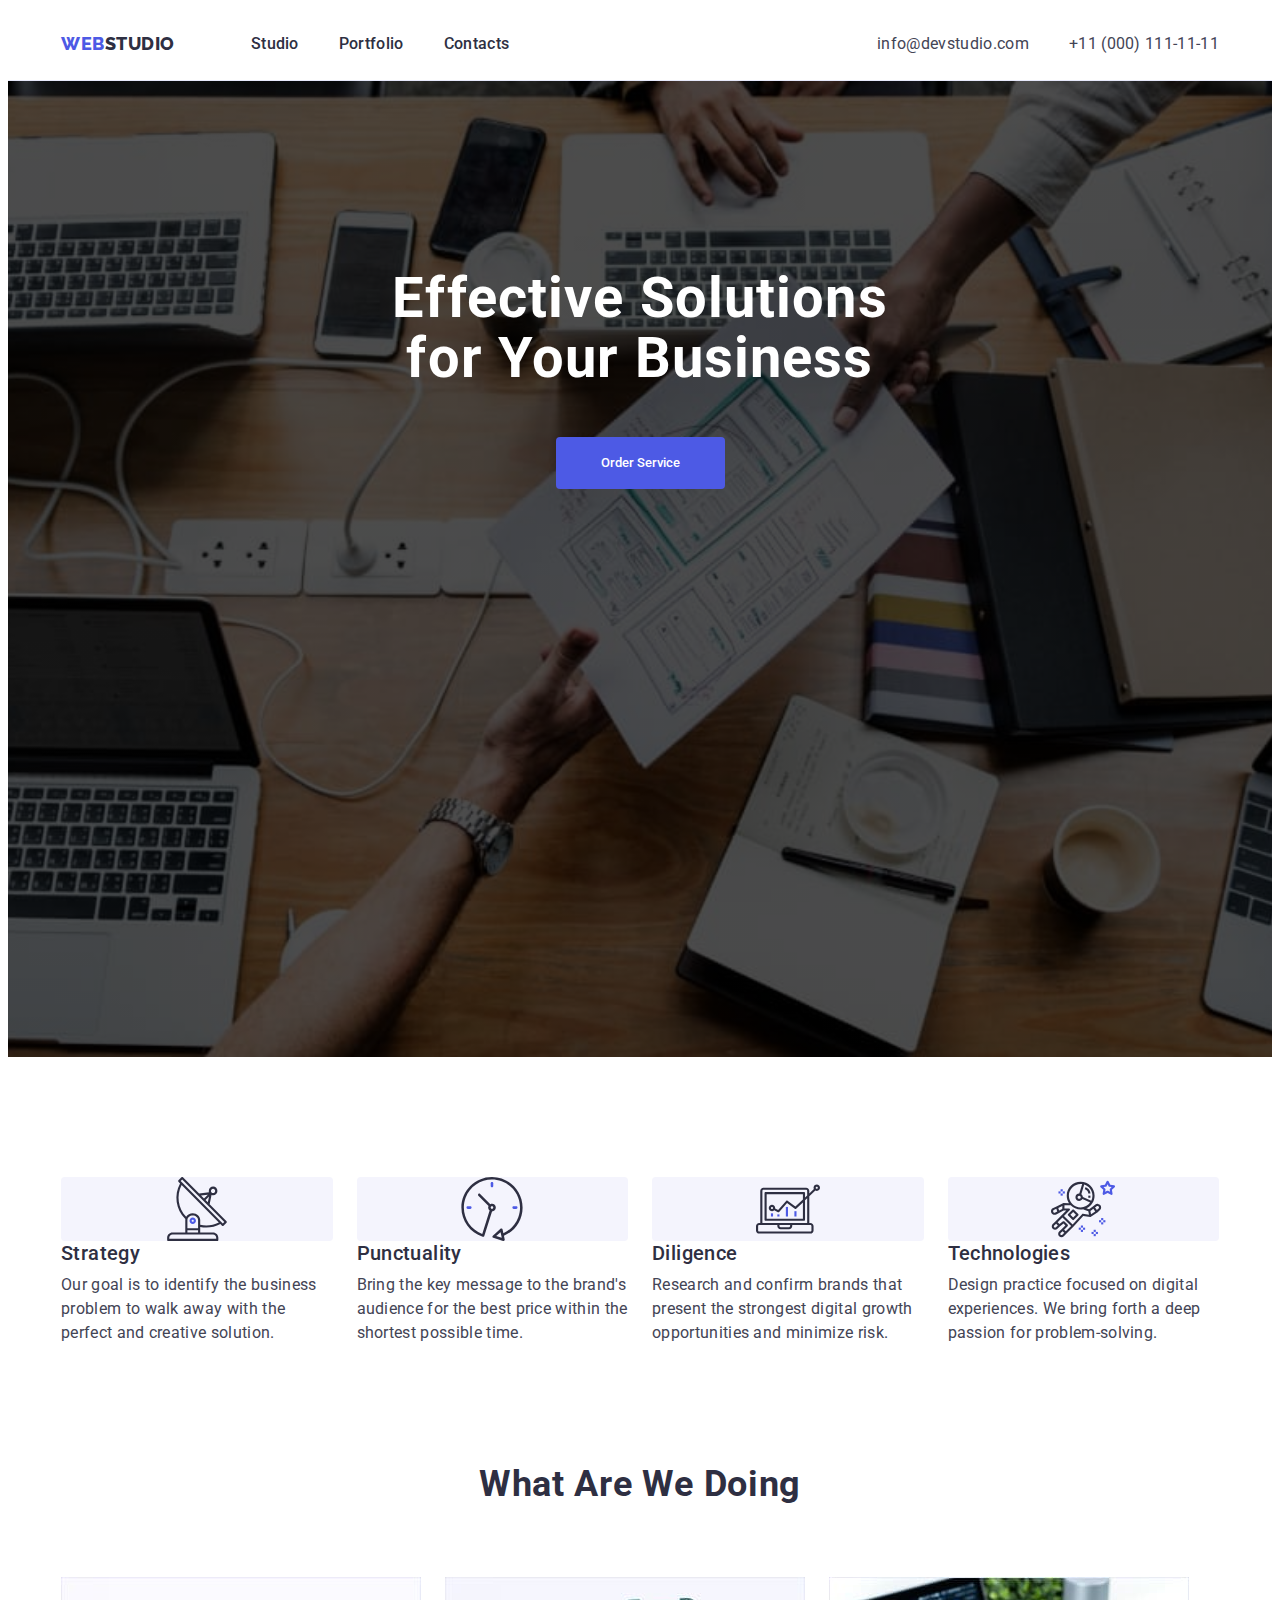
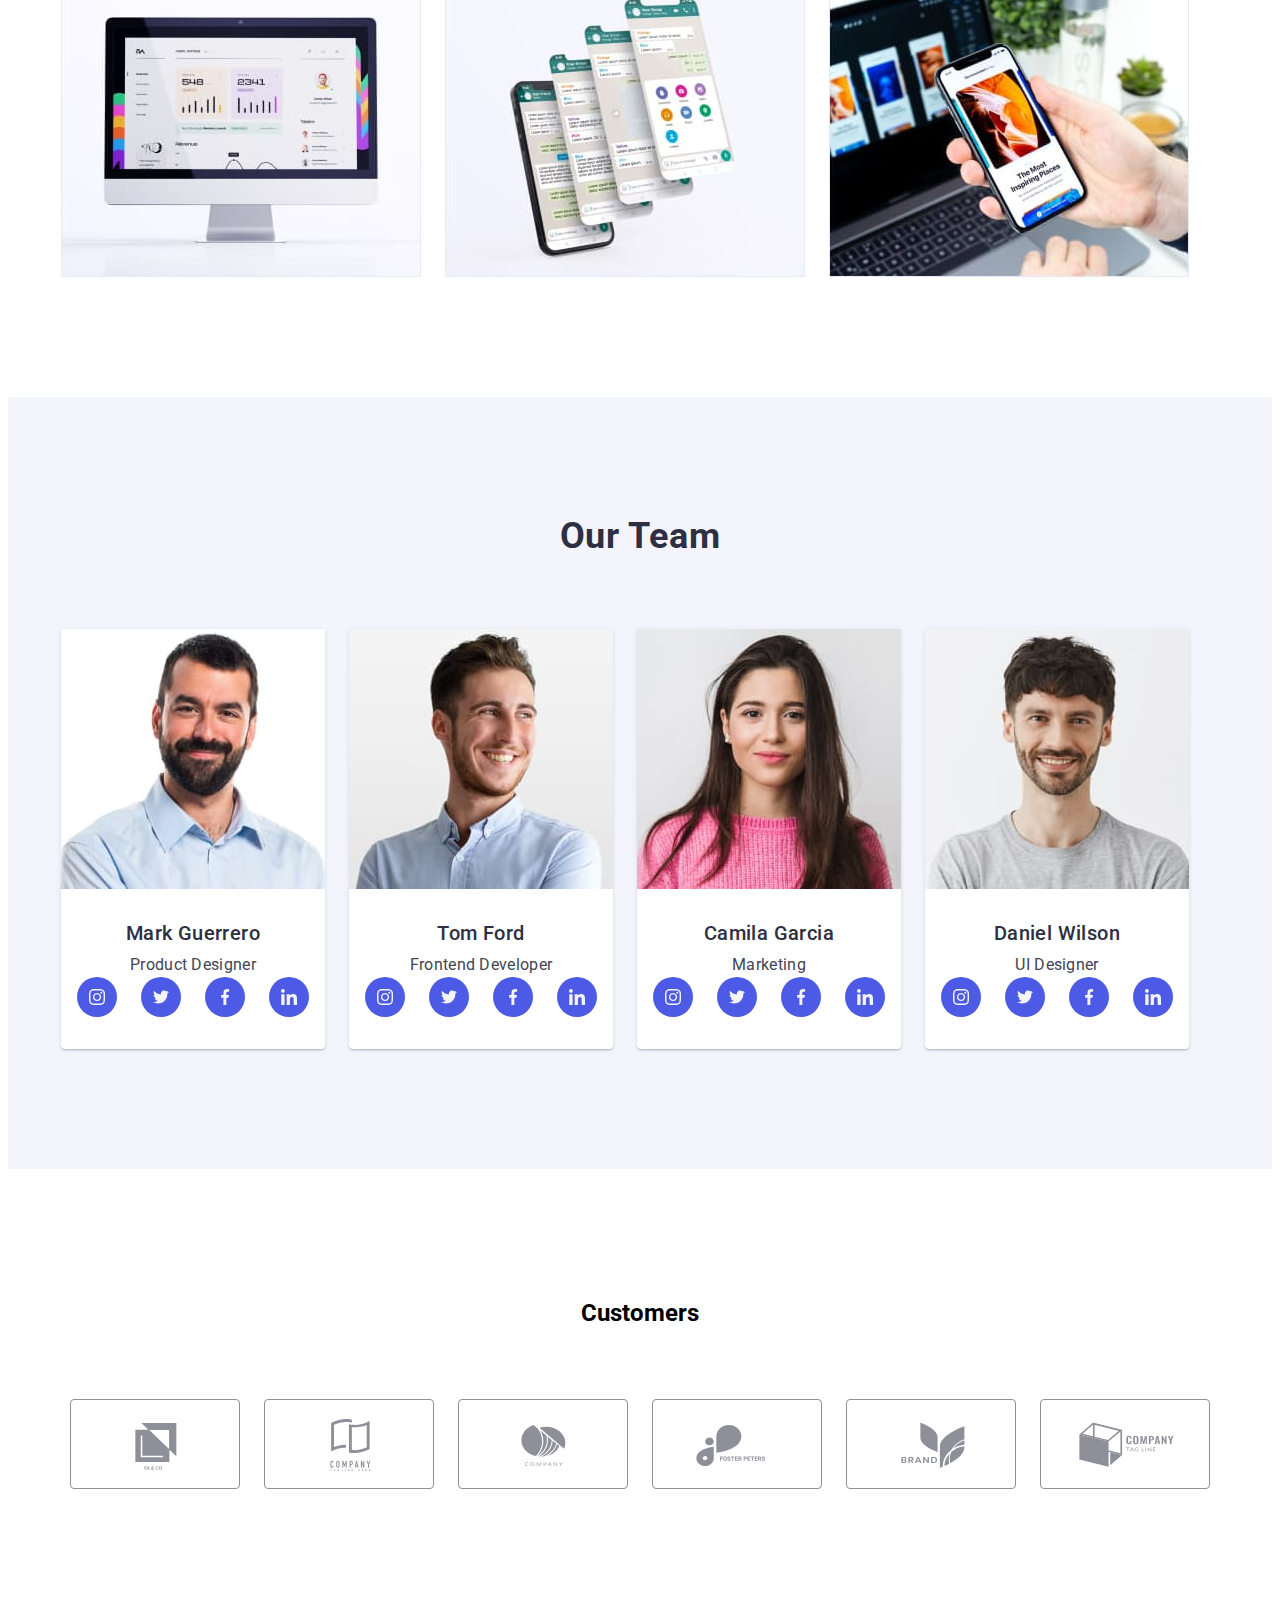
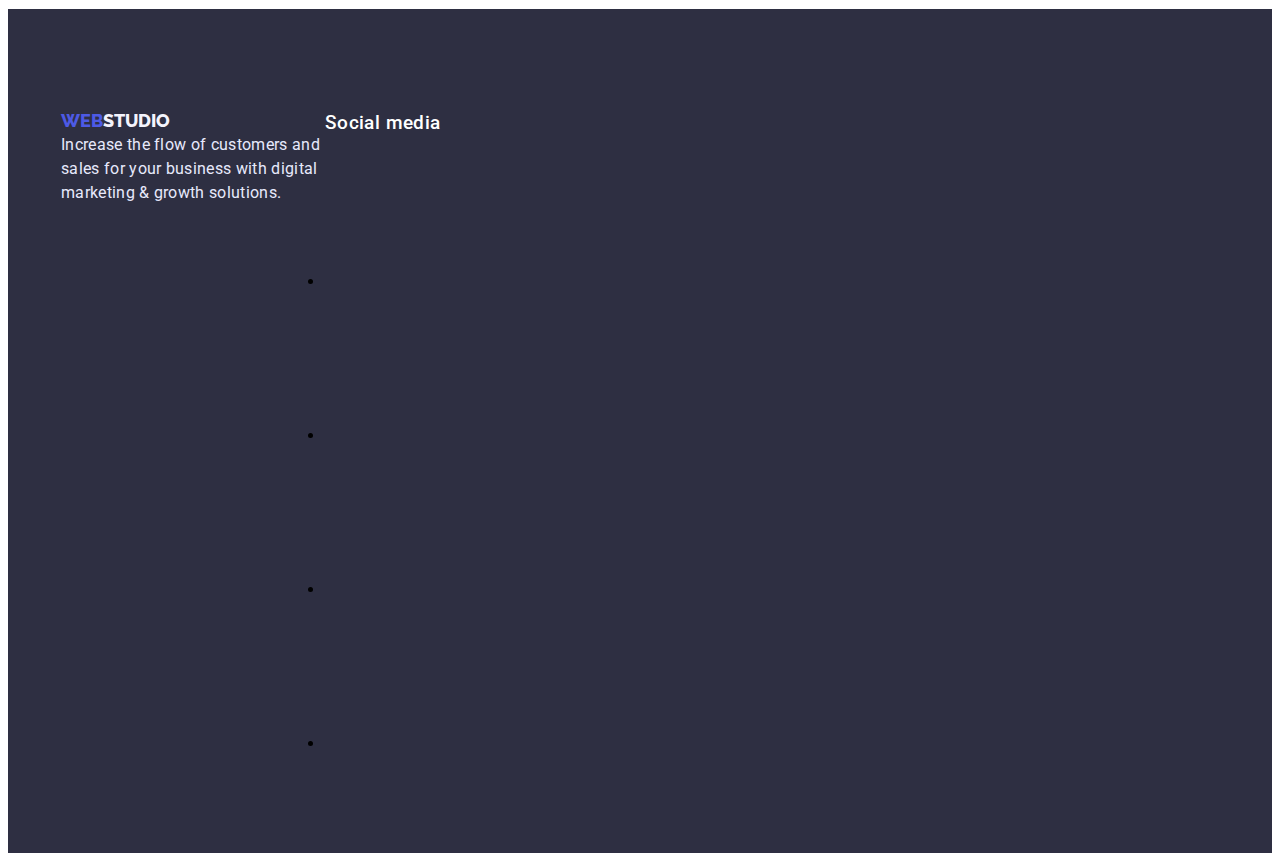
==== commit 1fb0d471: "add section team" ====
--- a/index.html
+++ b/index.html
@@ -140,7 +140,7 @@
         </div>
       </section>
 
- <!-----------------------------------TEAM--------------------------------->
+      <!-----------------------------------TEAM--------------------------------->
       <section class="team section">
         <div class="container">
           <h2 class="team-title centered section-title">Our Team</h2>
@@ -157,13 +157,15 @@
                 <h3 class="team-subtitle centered">Mark Guerrero</h3>
                 <p class="team-text centered">Product Designer</p>
 
-           <!--иконки с соцсетями для Mark Guerrero-->
+                <!--иконки с соцсетями для Mark Guerrero-->
                 <ul class="icon-list-link">
                   <li class="icon-item-link">
                     <div class="icon-link">
                       <a>
                         <svg class="icon" width="16" height="16">
-                          <use href="./images/sprite.svg#icon-instagram-2"></use>
+                          <use
+                            href="./images/sprite.svg#icon-instagram-2"
+                          ></use>
                         </svg>
                       </a>
                     </div>
@@ -178,6 +180,7 @@
                       </a>
                     </div>
                   </li>
+
                   <li class="icon-item-link">
                     <div class="icon-link">
                       <a>
@@ -187,6 +190,7 @@
                       </a>
                     </div>
                   </li>
+
                   <li class="icon-item-link">
                     <div class="icon-link">
                       <a>
@@ -197,7 +201,10 @@
                     </div>
                   </li>
                 </ul>
-           <!--/иконки с соцсетями Mark Guerrero -->
+              </ul>
+            </li>
+
+            <!--/иконки с соцсетями Mark Guerrero -->
 
             <li class="team-item">
               <img
@@ -210,12 +217,14 @@
               <div class="team-set">
                 <h3 class="team-subtitle centered">Tom Ford</h3>
                 <p class="team-text centered">Frontend Developer</p>
-                 <ul class="icon-list-link">
-                  <li class="icon-item-link">
-                    <div class="icon-link">
-                      <a>
-                        <svg class="icon" width="16" height="16">
-                          <use href="./images/sprite.svg#icon-instagram-2"></use>
+                <ul class="icon-list-link">
+                  <li class="icon-item-link">
+                    <div class="icon-link">
+                      <a>
+                        <svg class="icon" width="16" height="16">
+                          <use
+                            href="./images/sprite.svg#icon-instagram-2"
+                          ></use>
                         </svg>
                       </a>
                     </div>
@@ -263,12 +272,14 @@
               <div class="team-set">
                 <h3 class="team-subtitle centered">Camila Garcia</h3>
                 <p class="team-text centered">Marketing</p>
-                 <ul class="icon-list-link">
-                  <li class="icon-item-link">
-                    <div class="icon-link">
-                      <a>
-                        <svg class="icon" width="16" height="16">
-                          <use href="./images/sprite.svg#icon-instagram-2"></use>
+                <ul class="icon-list-link">
+                  <li class="icon-item-link">
+                    <div class="icon-link">
+                      <a>
+                        <svg class="icon" width="16" height="16">
+                          <use
+                            href="./images/sprite.svg#icon-instagram-2"
+                          ></use>
                         </svg>
                       </a>
                     </div>
@@ -316,12 +327,14 @@
               <div class="team-set">
                 <h3 class="team-subtitle centered">Daniel Wilson</h3>
                 <p class="team-text centered">UI Designer</p>
-                 <ul class="icon-list-link">
-                  <li class="icon-item-link">
-                    <div class="icon-link">
-                      <a>
-                        <svg class="icon" width="16" height="16">
-                          <use href="./images/sprite.svg#icon-instagram-2"></use>
+                <ul class="icon-list-link">
+                  <li class="icon-item-link">
+                    <div class="icon-link">
+                      <a>
+                        <svg class="icon" width="16" height="16">
+                          <use
+                            href="./images/sprite.svg#icon-instagram-2"
+                          ></use>
                         </svg>
                       </a>
                     </div>
@@ -358,11 +371,11 @@
               </div>
             </li>
           </ul>
-
+        </div>
       </section>
-<!--------------------------------/TEAM------------------------------------------------>
-
-<!---------------------------Customes(клиенты)----------------------------------------->
+      <!--------------------------------/TEAM------------------------------------------------>
+
+      <!---------------------------Customes(клиенты)----------------------------------------->
       <section class="customes">
         <div class="container">
           <h2 class="customes-titel">Customers</h2>
@@ -419,13 +432,15 @@
       <div class="container footer-container">
         <!--обвертка div для a-ccылка и p-текст-->
         <div class="footer-wrapper-content">
-          <a class="logo-footer link" href="./index.html"><span class="piece">WEB</span>STUDIO</a>
+          <a class="logo-footer link" href="./index.html"
+            ><span class="piece">WEB</span>STUDIO</a
+          >
           <p class="footer-text">
-          Increase the flow of customers and sales for your business with
-          digital marketing & growth solutions.
+            Increase the flow of customers and sales for your business with
+            digital marketing & growth solutions.
           </p>
         </div>
-        
+
         <!--обвертка для h3 и списка ссылок в соцсети-->
         <div class="footer-wrapper-link">
           <h3 class="footer-titel">Social media</h3>
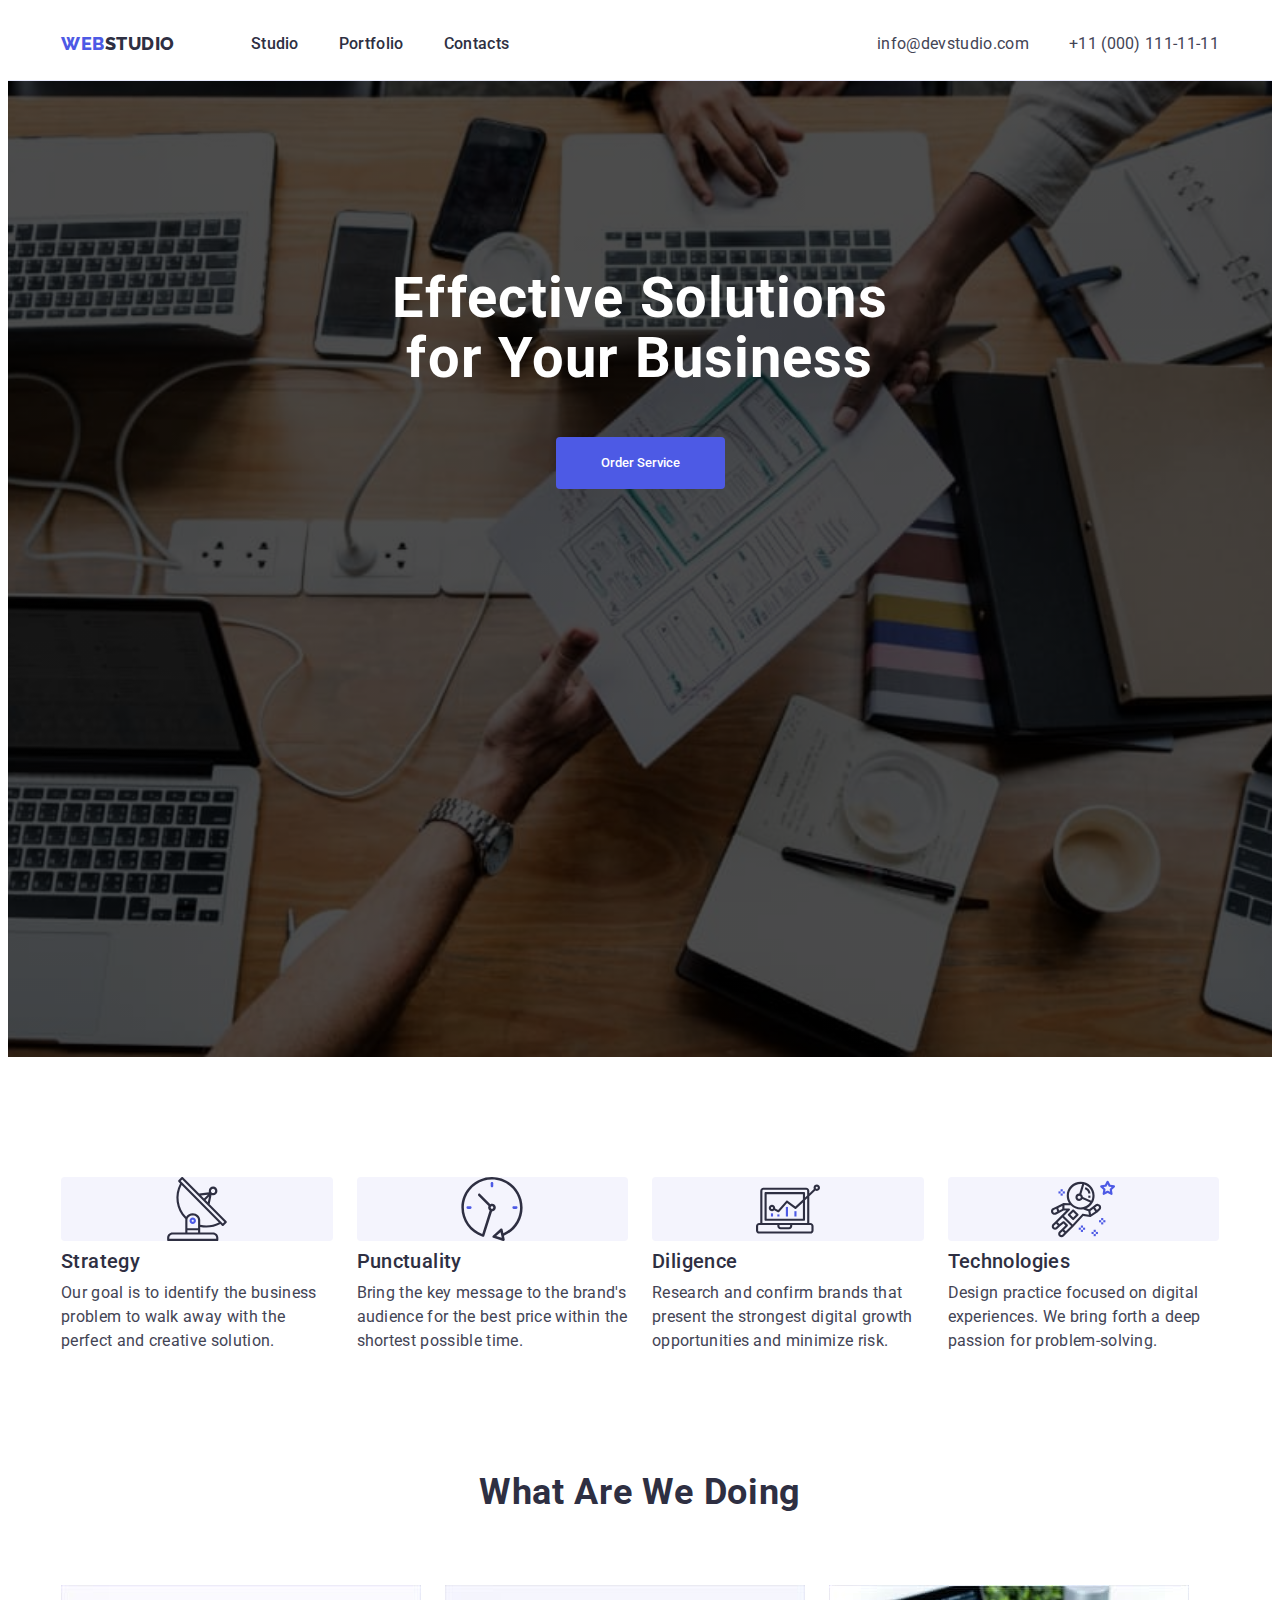
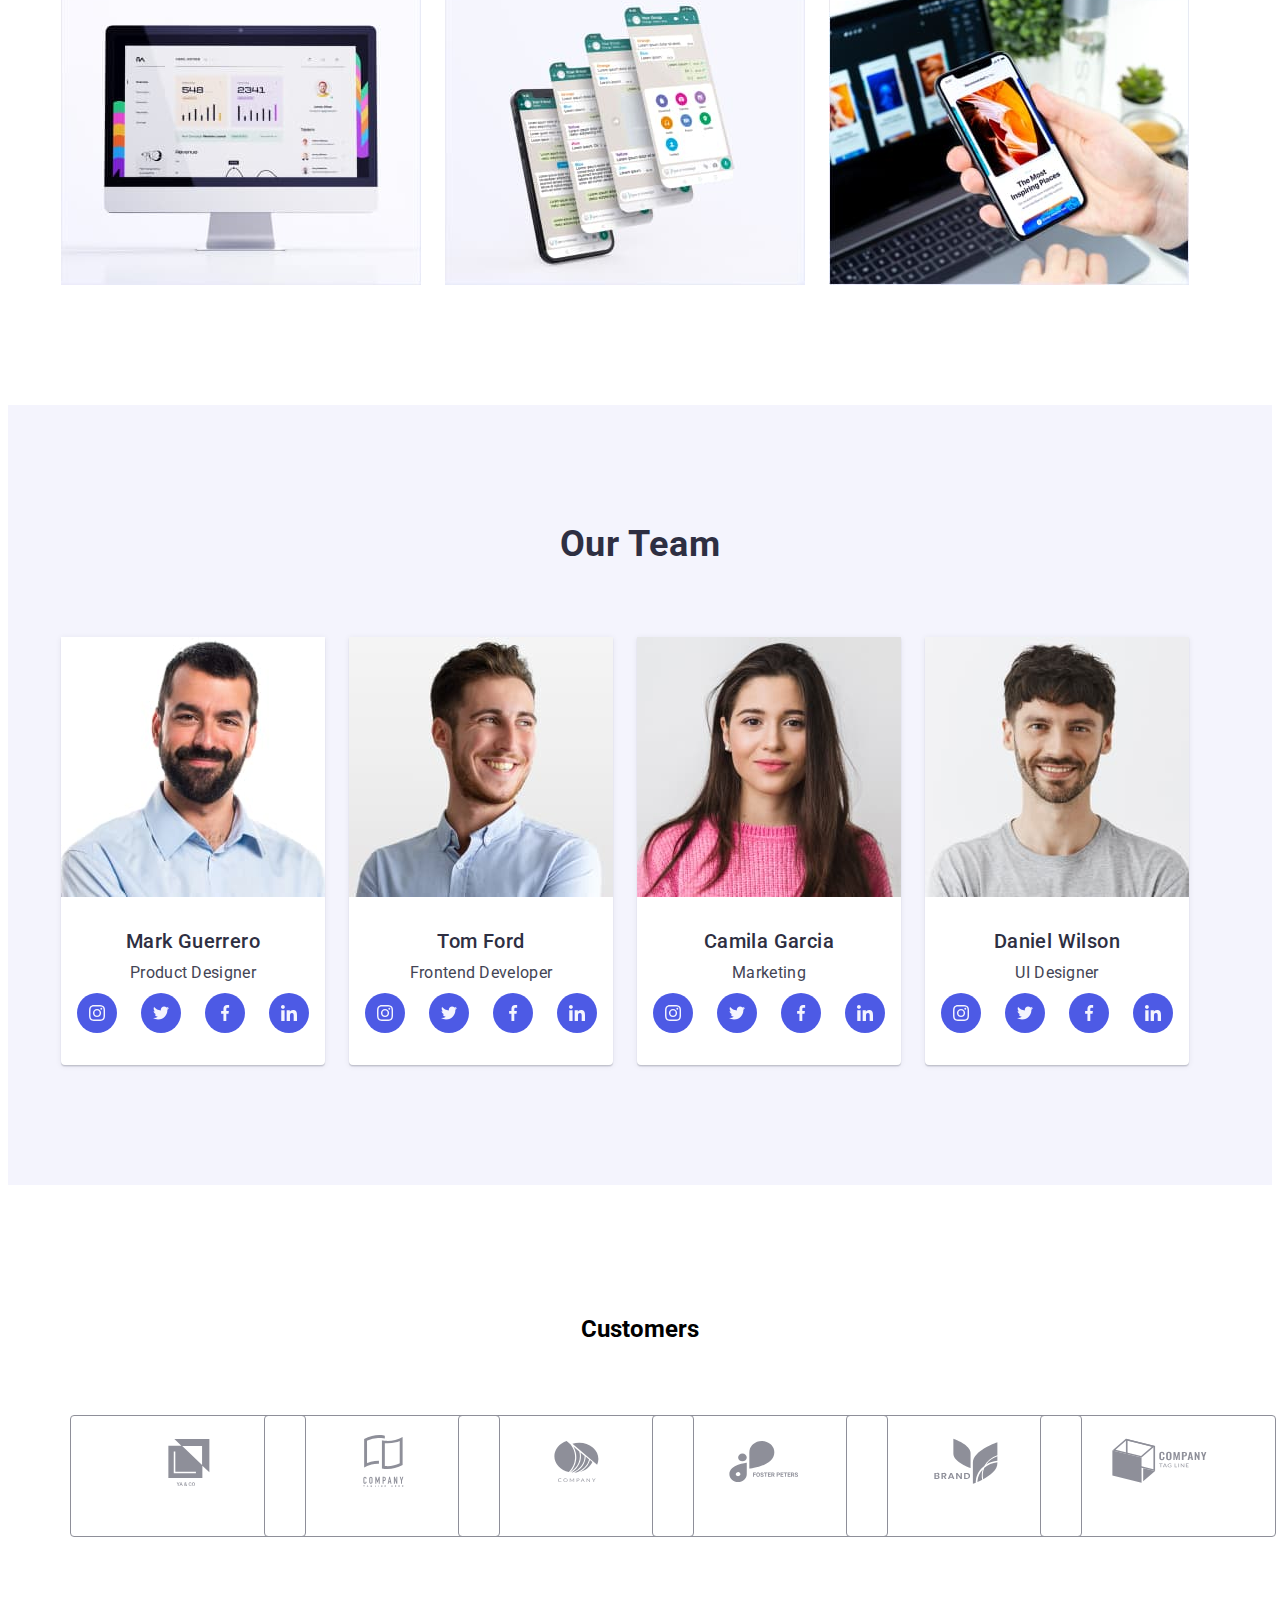
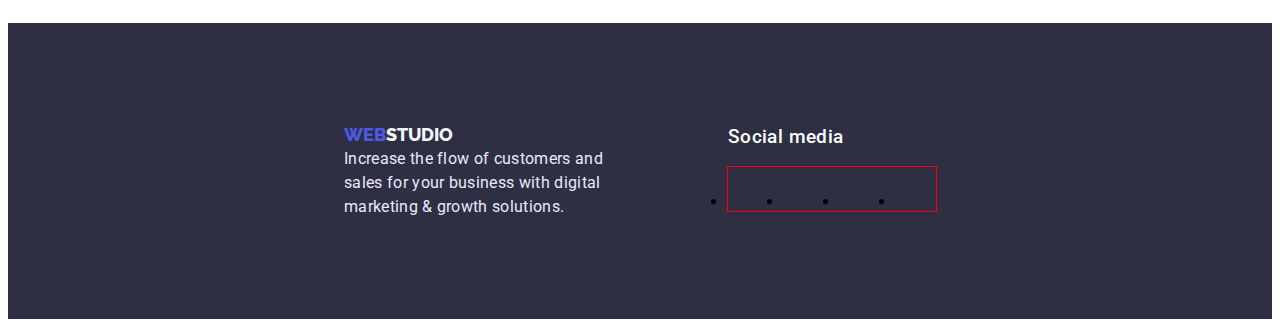
==== commit 1f959d56: "added customers" ====
--- a/index.html
+++ b/index.html
@@ -145,6 +145,7 @@
         <div class="container">
           <h2 class="team-title centered section-title">Our Team</h2>
           <ul class="team-list">
+            <!--Mark Guerrero-->
             <li class="team-item">
               <img
                 class="team-img"
@@ -153,7 +154,7 @@
                 width="264"
                 height="260"
               />
-              <ul class="team-set">
+              <div class="team-set">
                 <h3 class="team-subtitle centered">Mark Guerrero</h3>
                 <p class="team-text centered">Product Designer</p>
 
@@ -161,7 +162,7 @@
                 <ul class="icon-list-link">
                   <li class="icon-item-link">
                     <div class="icon-link">
-                      <a>
+                      <a href="">
                         <svg class="icon" width="16" height="16">
                           <use
                             href="./images/sprite.svg#icon-instagram-2"
@@ -173,7 +174,7 @@
 
                   <li class="icon-item-link">
                     <div class="icon-link">
-                      <a>
+                      <a href="">
                         <svg class="icon" width="16" height="16">
                           <use href="./images/sprite.svg#icon-twitter-1"></use>
                         </svg>
@@ -183,7 +184,7 @@
 
                   <li class="icon-item-link">
                     <div class="icon-link">
-                      <a>
+                      <a href="">
                         <svg class="icon" width="16" height="16">
                           <use href="./images/sprite.svg#icon-facebook-1"></use>
                         </svg>
@@ -193,7 +194,7 @@
 
                   <li class="icon-item-link">
                     <div class="icon-link">
-                      <a>
+                      <a href="">
                         <svg class="icon" width="16" height="16">
                           <use href="./images/sprite.svg#icon-linkedin-1"></use>
                         </svg>
@@ -201,11 +202,12 @@
                     </div>
                   </li>
                 </ul>
-              </ul>
+              </div>
             </li>
 
             <!--/иконки с соцсетями Mark Guerrero -->
 
+            <!--Tom Ford-->
             <li class="team-item">
               <img
                 class="team-img"
@@ -220,7 +222,7 @@
                 <ul class="icon-list-link">
                   <li class="icon-item-link">
                     <div class="icon-link">
-                      <a>
+                      <a href="">
                         <svg class="icon" width="16" height="16">
                           <use
                             href="./images/sprite.svg#icon-instagram-2"
@@ -232,7 +234,7 @@
 
                   <li class="icon-item-link">
                     <div class="icon-link">
-                      <a>
+                      <a href="">
                         <svg class="icon" width="16" height="16">
                           <use href="./images/sprite.svg#icon-twitter-1"></use>
                         </svg>
@@ -241,7 +243,7 @@
                   </li>
                   <li class="icon-item-link">
                     <div class="icon-link">
-                      <a>
+                      <a href="">
                         <svg class="icon" width="16" height="16">
                           <use href="./images/sprite.svg#icon-facebook-1"></use>
                         </svg>
@@ -250,7 +252,7 @@
                   </li>
                   <li class="icon-item-link">
                     <div class="icon-link">
-                      <a>
+                      <a href="">
                         <svg class="icon" width="16" height="16">
                           <use href="./images/sprite.svg#icon-linkedin-1"></use>
                         </svg>
@@ -260,7 +262,7 @@
                 </ul>
               </div>
             </li>
-
+            <!--Camila Garcia-->
             <li class="team-item">
               <img
                 class="team-img"
@@ -275,7 +277,7 @@
                 <ul class="icon-list-link">
                   <li class="icon-item-link">
                     <div class="icon-link">
-                      <a>
+                      <a href="">
                         <svg class="icon" width="16" height="16">
                           <use
                             href="./images/sprite.svg#icon-instagram-2"
@@ -287,25 +289,27 @@
 
                   <li class="icon-item-link">
                     <div class="icon-link">
-                      <a>
+                      <a href="">
                         <svg class="icon" width="16" height="16">
                           <use href="./images/sprite.svg#icon-twitter-1"></use>
                         </svg>
                       </a>
                     </div>
                   </li>
-                  <li class="icon-item-link">
-                    <div class="icon-link">
-                      <a>
+
+                  <li class="icon-item-link">
+                    <div class="icon-link">
+                      <a href="">
                         <svg class="icon" width="16" height="16">
                           <use href="./images/sprite.svg#icon-facebook-1"></use>
                         </svg>
                       </a>
                     </div>
                   </li>
-                  <li class="icon-item-link">
-                    <div class="icon-link">
-                      <a>
+
+                  <li class="icon-item-link">
+                    <div class="icon-link">
+                      <a href="">
                         <svg class="icon" width="16" height="16">
                           <use href="./images/sprite.svg#icon-linkedin-1"></use>
                         </svg>
@@ -316,6 +320,7 @@
               </div>
             </li>
 
+            <!--Daniel Wilson-->
             <li class="team-item">
               <img
                 class="team-img"
@@ -330,7 +335,7 @@
                 <ul class="icon-list-link">
                   <li class="icon-item-link">
                     <div class="icon-link">
-                      <a>
+                      <a href="">
                         <svg class="icon" width="16" height="16">
                           <use
                             href="./images/sprite.svg#icon-instagram-2"
@@ -342,25 +347,27 @@
 
                   <li class="icon-item-link">
                     <div class="icon-link">
-                      <a>
+                      <a href="">
                         <svg class="icon" width="16" height="16">
                           <use href="./images/sprite.svg#icon-twitter-1"></use>
                         </svg>
                       </a>
                     </div>
                   </li>
-                  <li class="icon-item-link">
-                    <div class="icon-link">
-                      <a>
+
+                  <li class="icon-item-link">
+                    <div class="icon-link">
+                      <a href="">
                         <svg class="icon" width="16" height="16">
                           <use href="./images/sprite.svg#icon-facebook-1"></use>
                         </svg>
                       </a>
                     </div>
                   </li>
-                  <li class="icon-item-link">
-                    <div class="icon-link">
-                      <a>
+
+                  <li class="icon-item-link">
+                    <div class="icon-link">
+                      <a href="">
                         <svg class="icon" width="16" height="16">
                           <use href="./images/sprite.svg#icon-linkedin-1"></use>
                         </svg>
@@ -380,43 +387,43 @@
         <div class="container">
           <h2 class="customes-titel">Customers</h2>
           <ul class="customes-list">
-            <li class="customes-item customes-border">
-              <a class="customes-link">
+            <li class="customes-item">
+              <a class="customes-link" href="">
                 <svg class="customes-icon" width="104" height="56">
                   <use href="./images/sprite.svg#icon-Logo"></use>
                 </svg>
               </a>
             </li>
-            <li class="customes-item customes-border">
-              <a class="customes-link">
+            <li class="customes-item">
+              <a class="customes-link" href="">
                 <svg class="customes-icon" width="104" height="56">
                   <use href="./images/sprite.svg#icon-Logo-1"></use>
                 </svg>
               </a>
             </li>
-            <li class="customes-item customes-border">
-              <a class="customes-link">
+            <li class="customes-item">
+              <a class="customes-link" href="">
                 <svg class="customes-icon" width="104" height="56">
                   <use href="./images/sprite.svg#icon-Logo-2"></use>
                 </svg>
               </a>
             </li>
-            <li class="customes-item customes-border">
-              <a class="customes-link">
+            <li class="customes-item">
+              <a class="customes-link" href="">
                 <svg class="customes-icon" width="104" height="56">
                   <use href="./images/sprite.svg#icon-Logo-3"></use>
                 </svg>
               </a>
             </li>
-            <li class="customes-item customes-border">
-              <a class="customes-link">
+            <li class="customes-item">
+              <a class="customes-link" href="">
                 <svg class="customes-icon" width="104" height="56">
                   <use href="./images/sprite.svg#icon-Logo-4"></use>
                 </svg>
               </a>
             </li>
-            <li class="customes-item customes-border">
-              <a class="customes-link">
+            <li class="customes-item">
+              <a class="customes-link" href="">
                 <svg class="customes-icon" width="104" height="56">
                   <use href="./images/sprite.svg#icon-Logo-5"></use>
                 </svg>
@@ -444,36 +451,38 @@
         <!--обвертка для h3 и списка ссылок в соцсети-->
         <div class="footer-wrapper-link">
           <h3 class="footer-titel">Social media</h3>
-          <ul class="footer-list">
-            <li class="footer-item">
-              <a class="footer-link">
-                <svg class="footer-icon">
-                  <uze href="./images/sprite.svg#icon-instagram-2"></uze>
-                </svg>
-              </a>
-            </li>
-            <li class="footer-item">
-              <a class="footer-link">
-                <svg class="footer-icon">
-                  <uze href="./images/sprite.svg#icon-twitter-1"></uze>
-                </svg>
-              </a>
-            </li>
-            <li class="footer-item">
-              <a class="footer-link">
-                <svg class="footer-icon">
-                  <uze href="./images/sprite.svg#icon-facebook-1"></uze>
-                </svg>
-              </a>
-            </li>
-            <li class="footer-item">
-              <a class="footer-link">
-                <svg class="footer-icon">
-                  <uze href="./images/sprite.svg#icon-linkedin-1"></uze>
-                </svg>
-              </a>
-            </li>
-          </ul>
+          <div class="footer-list-link">
+            <ul class="footer-list">
+              <li class="footer-item">
+                <a class="footer-link" href="">
+                  <svg class="footer-icon" width="40" height="40">
+                    <uze href="./images/sprite.svg#icon-instagram-2"></uze>
+                  </svg>
+                </a>
+              </li>
+              <li class="footer-item">
+                <a class="footer-link" href="">
+                  <svg class="footer-icon" width="40" height="40">
+                    <uze href="./images/sprite.svg#icon-twitter-1"></uze>
+                  </svg>
+                </a>
+              </li>
+              <li class="footer-item">
+                <a class="footer-link" href="">
+                  <svg class="footer-icon" width="40" height="40">
+                    <uze href="./images/sprite.svg#icon-facebook-1"></uze>
+                  </svg>
+                </a>
+              </li>
+              <li class="footer-item">
+                <a class="footer-link" href="">
+                  <svg class="footer-icon" width="40" height="40">
+                    <uze href="./images/sprite.svg#icon-linkedin-1"></uze>
+                  </svg>
+                </a>
+              </li>
+            </ul>
+          </div>
         </div>
       </div>
     </footer>
--- a/css/styles.css
+++ b/css/styles.css
@@ -22,6 +22,9 @@
   margin-bottom: 0;
 }
 button {
+  cursor: pointer;
+}
+a {
   cursor: pointer;
 }
 img {
@@ -267,6 +270,8 @@
   background-position: center;
   background-color: var(--background-color-3);
   border-radius: 4px;
+
+  margin-bottom: 8px;
 }
 
 .solution-item:nth-child(1)::before {
@@ -387,6 +392,7 @@
   letter-spacing: var(--first-letter-spacing);
 
   color: var(--text-color);
+  margin-bottom: 8px;
 }
 /*ul(icon-list-link)- иконка-список-cсылка*/
 .icon-list-link {
@@ -441,38 +447,49 @@
   gap: 24px;
 }
 
-/*border-рамка ссылки*/
-.customes-border {
+/*li*/
+.customes-item {
+  height: 88px;
+  width: calc((100%-5 * 24px) / 6);
+}
+
+/*a-ссылка*/
+.customes-link {
+  display: block;
+  width: 100%;
+  height: 100%;
   border: 1px solid #8e8f99;
   border-radius: 4px;
   padding: 16px 32px;
-}
-
-/*a-ссылка,внутри которой иконка*/
-.customes-link {
-  display: block;
-  width: 104px;
-  height: 56px;
-}
-
-/*иконка*/
+  color: #8e8f99;
+}
+
+.customes-link:hover,
+.customes-link:focus {
+  color: #404bbf;
+  border-color: #404bbf;
+}
+
+/*иконка,которая наследует цвет от родителя*/
 .customes-icon {
-  fill: #8e8f99;
-}
-.customes-icon:hover,
-.customes-icon:focus {
-  fill: #404bbf;
+  fill: currentColor;
 }
 
 /*====================/CUSTOMES==========================*/
 /*====================FOOTER============================*/
+
+/*секция*/
 .footer {
   padding-top: 100px;
   padding-bottom: 100px;
   background: var(--beckground-color-2);
 }
+
+/*псевдокласс для разделения двух элементов в контейнере*/
 .footer-container {
   display: flex;
+  justify-content: center;
+  gap: 120px;
 }
 
 /*a-ссылка*/
@@ -497,13 +514,23 @@
   color: var(--sixth-color);
 }
 
-/*заголовок*/
+/*h3-подзаголовок списка ссылок в соцсети*/
 .footer-titel {
   font-weight: var(--typical-font-weight);
   line-height: 1.5;
   letter-spacing: var(--first-letter-spacing);
   color: var(--first-color);
-}
+  margin-bottom: 16px;
+}
+/*ul для ссылок*/
+.footer-list {
+  display: flex;
+  justify-content: center;
+  gap: 16px;
+
+  outline: 1px solid red;
+}
+
 /*===================/FOOTER=============================*/
 /*=================MAIN MENU=============================*/
 .menu {
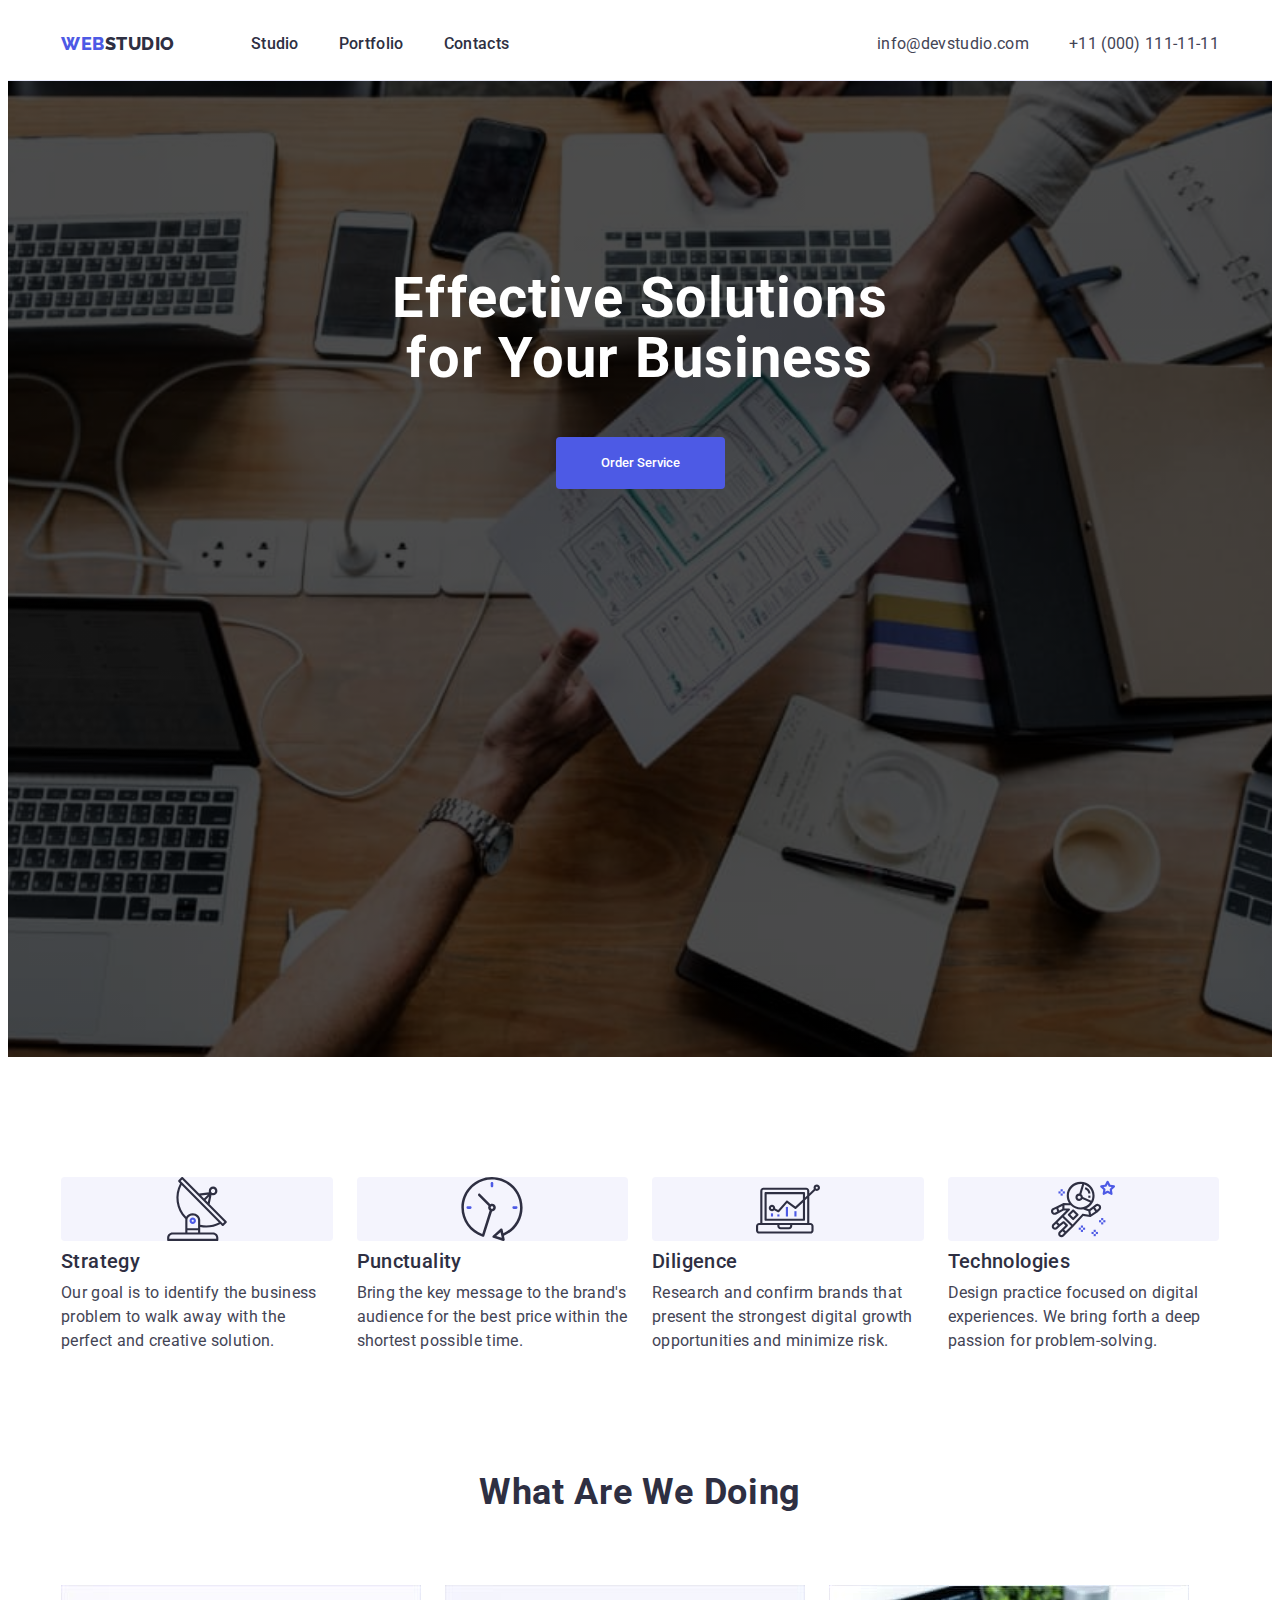
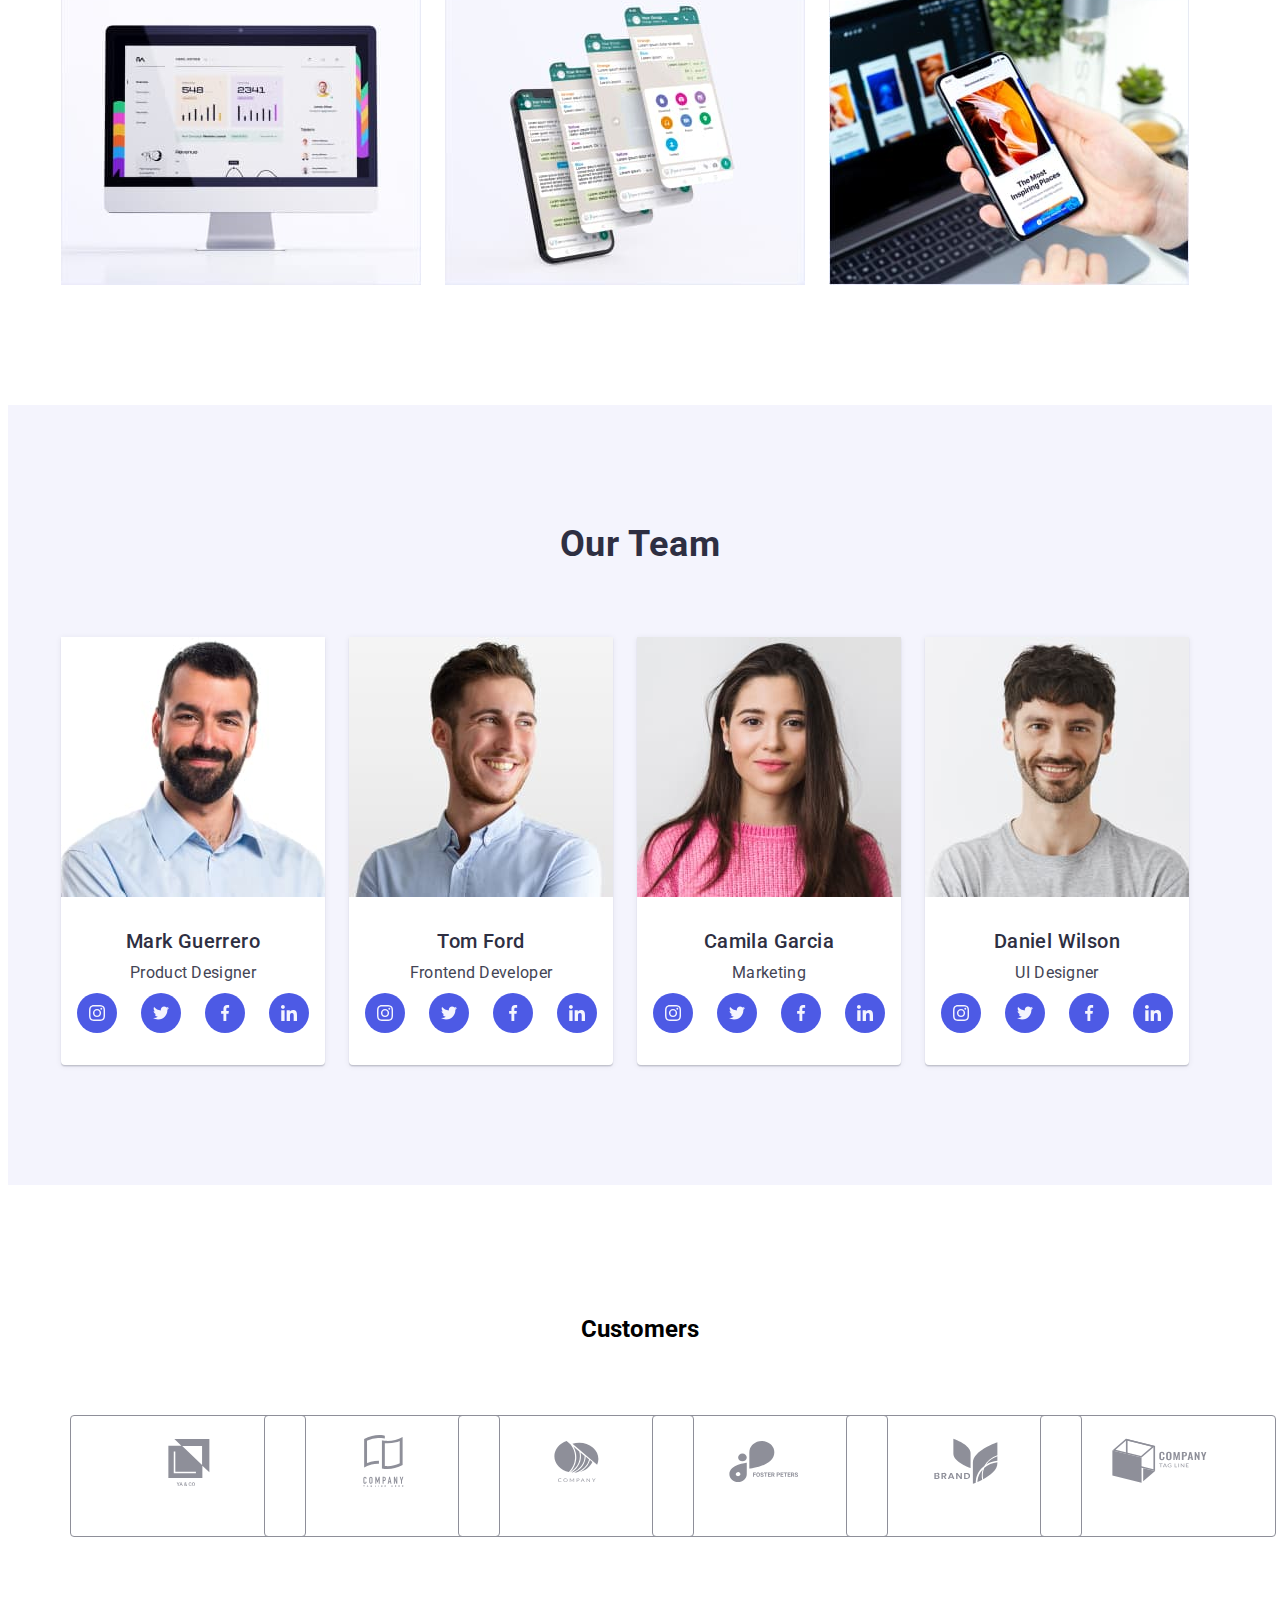
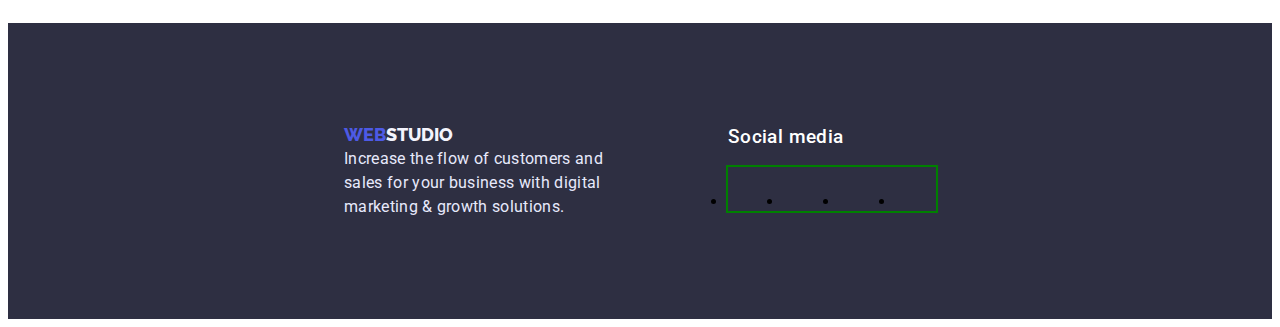
==== commit 588274ed: "add shadow" ====
--- a/index.html
+++ b/index.html
@@ -204,7 +204,6 @@
                 </ul>
               </div>
             </li>
-
             <!--/иконки с соцсетями Mark Guerrero -->
 
             <!--Tom Ford-->
@@ -262,6 +261,7 @@
                 </ul>
               </div>
             </li>
+
             <!--Camila Garcia-->
             <li class="team-item">
               <img
--- a/css/styles.css
+++ b/css/styles.css
@@ -344,8 +344,6 @@
 .team-title {
   font-size: var(--fourth-font-size);
   line-height: var(--fifth-line-height);
-  /* identical to box height, or 111% */
-
   text-align: center;
   letter-spacing: var(--first-letter-spacing);
   color: var(--second-color);
@@ -528,7 +526,7 @@
   justify-content: center;
   gap: 16px;
 
-  outline: 1px solid red;
+  outline: 2px solid green;
 }
 
 /*===================/FOOTER=============================*/
@@ -558,9 +556,13 @@
   min-width: 55px;
   padding: 12px 24px;
 }
-.menu-btn:hover {
+
+.menu-btn:hover,
+.menu-btn:focus {
   background-color: var(--third-color);
   color: var(--first-color);
+  box-shadow: 0px 1px 6px rgba(46, 47, 66, 0.08),
+    0px 1px 1px rgba(46, 47, 66, 0.16), 0px 2px 1px rgba(46, 47, 66, 0.08);
 }
 
 /*ul-список img*/
@@ -570,7 +572,7 @@
   flex-wrap: wrap;
 }
 
-/*li*/
+/*li карточки Portfolio*/
 .portfolio-item {
   margin-bottom: 48px;
   margin-right: 24px;
@@ -582,6 +584,15 @@
 .portfolio-item:nth-last-child(-n + 3) {
   margin-bottom: 0;
 }
+
+/*hover,focus на li-ку*/
+.portfolio-item:hover,
+.portfolio-item:focus {
+  box-shadow: 0px 1px 6px rgba(46, 47, 66, 0.08),
+    0px 1px 1px rgba(46, 47, 66, 0.16), 0px 2px 1px rgba(46, 47, 66, 0.08);
+}
+
+/*div для h2 и p в карточке*/
 .box {
   padding-left: 16px;
   border-bottom: 1px solid var(--sixth-color);
@@ -594,8 +605,6 @@
   font-weight: var(--typical-font-weight);
   font-size: var(--first-font-size);
   line-height: var(--third-line-height);
-  /* identical to box height, or 120% */
-
   letter-spacing: var(--first-letter-spacing);
   color: var(--second-color);
   margin-bottom: 8px;
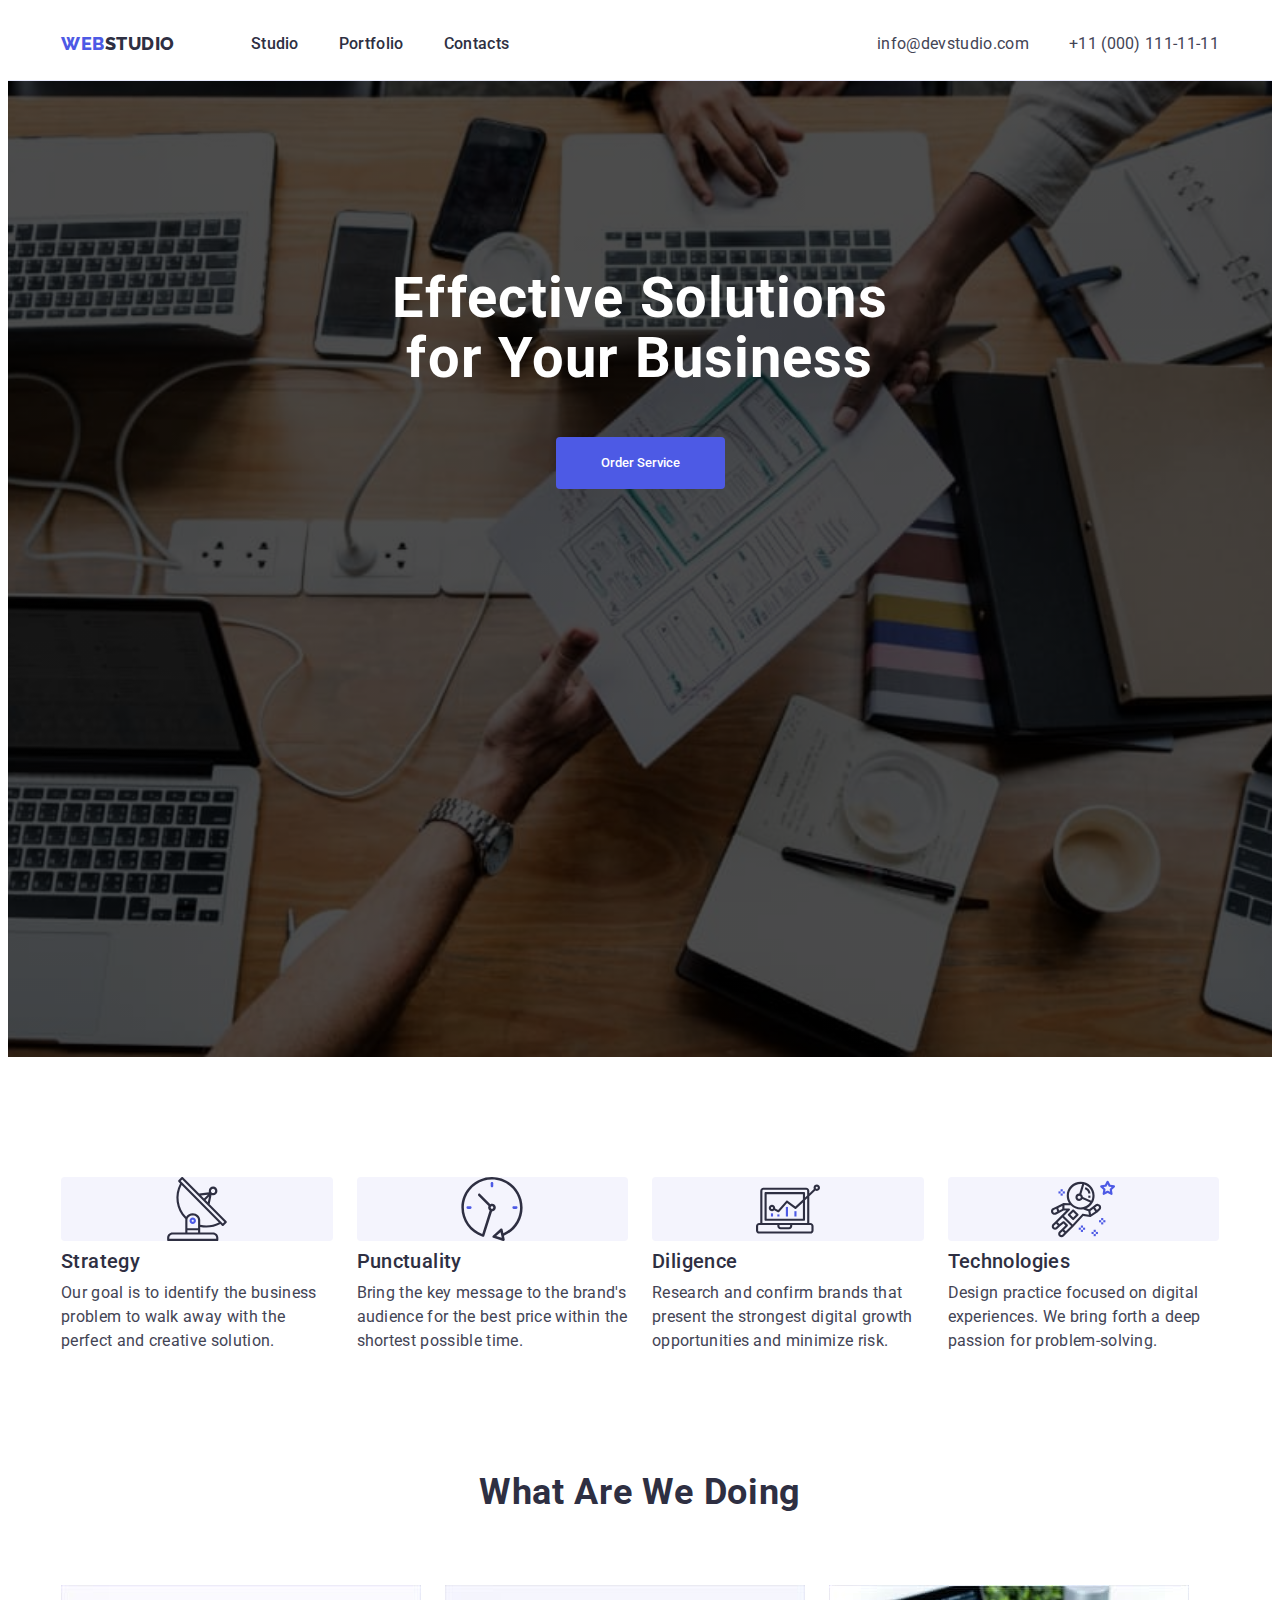
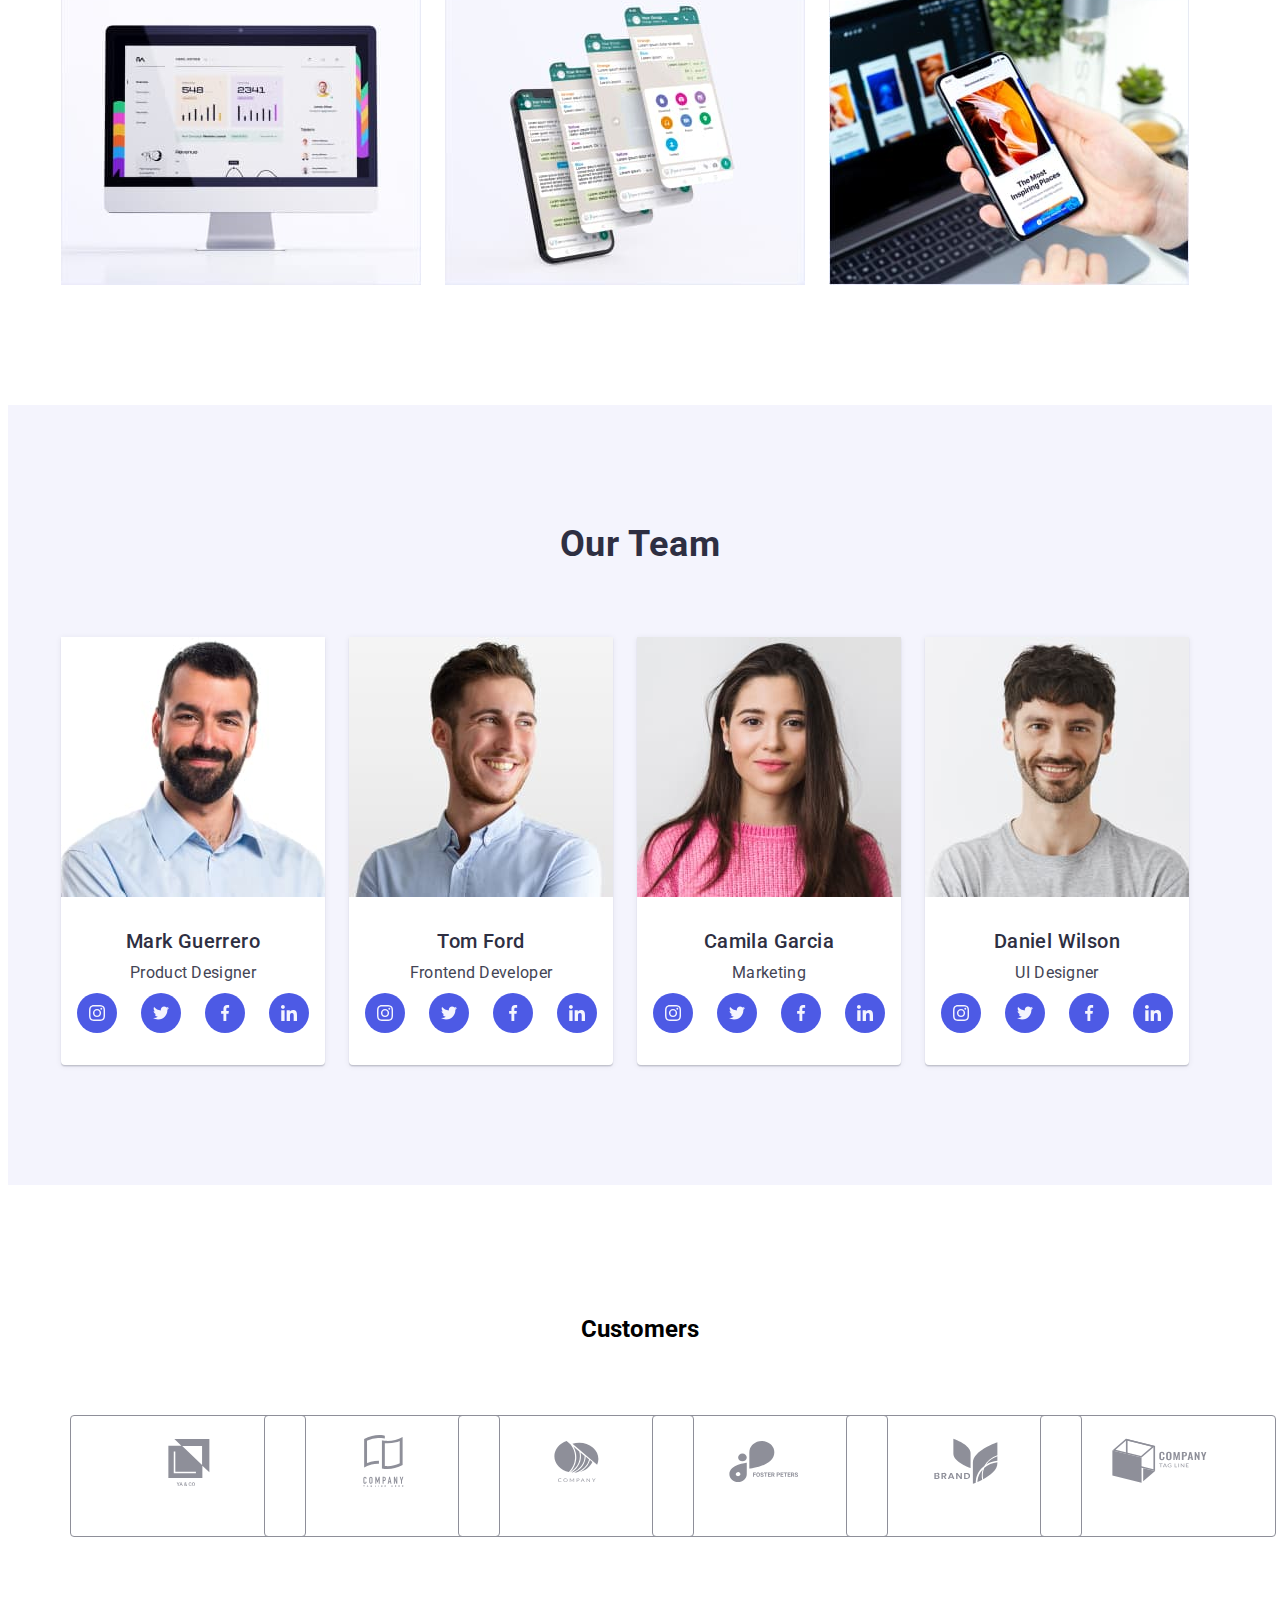
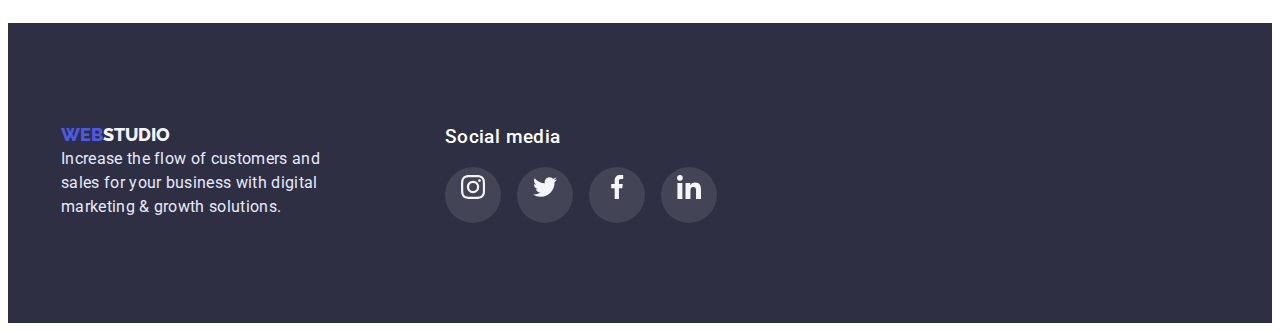
==== commit 811bb4cc: "add footer" ====
--- a/index.html
+++ b/index.html
@@ -455,29 +455,29 @@
             <ul class="footer-list">
               <li class="footer-item">
                 <a class="footer-link" href="">
-                  <svg class="footer-icon" width="40" height="40">
-                    <uze href="./images/sprite.svg#icon-instagram-2"></uze>
+                  <svg width="24" height="24">
+                    <use href="./images/sprite.svg#icon-instagram-2"></use>
                   </svg>
                 </a>
               </li>
               <li class="footer-item">
                 <a class="footer-link" href="">
-                  <svg class="footer-icon" width="40" height="40">
-                    <uze href="./images/sprite.svg#icon-twitter-1"></uze>
+                  <svg class="footer-icon" width="24" height="24">
+                    <use href="./images/sprite.svg#icon-twitter-1"></use>
                   </svg>
                 </a>
               </li>
               <li class="footer-item">
                 <a class="footer-link" href="">
-                  <svg class="footer-icon" width="40" height="40">
-                    <uze href="./images/sprite.svg#icon-facebook-1"></uze>
+                  <svg class="footer-icon" width="24" height="24">
+                    <use href="./images/sprite.svg#icon-facebook-1"></use>
                   </svg>
                 </a>
               </li>
               <li class="footer-item">
                 <a class="footer-link" href="">
-                  <svg class="footer-icon" width="40" height="40">
-                    <uze href="./images/sprite.svg#icon-linkedin-1"></uze>
+                  <svg class="footer-icon" width="24" height="24">
+                    <use href="./images/sprite.svg#icon-linkedin-1"></use>
                   </svg>
                 </a>
               </li>
--- a/css/styles.css
+++ b/css/styles.css
@@ -22,9 +22,6 @@
   margin-bottom: 0;
 }
 button {
-  cursor: pointer;
-}
-a {
   cursor: pointer;
 }
 img {
@@ -73,6 +70,7 @@
   --fourth-color: #4d5ae5;
   --fifth-color: #f4f4fd;
   --sixth-color: #e7e9fc;
+  --seventh-color: #8e8f99;
   --next-color: #f4f4fd;
   --text-color: #434455;
 
@@ -81,6 +79,7 @@
   --background-color-3: #f4f4fd;
   --background-color-4: #4d5ae5;
   --background-color-5: #404bbf;
+  --background-color-6: #31d0aa;
 
   --first-line-height: 1.5;
   --second-line-height: 1.33;
@@ -456,16 +455,16 @@
   display: block;
   width: 100%;
   height: 100%;
-  border: 1px solid #8e8f99;
+  border: 1px solid var(--seventh-color);
   border-radius: 4px;
   padding: 16px 32px;
-  color: #8e8f99;
+  color: var(--seventh-color);
 }
 
 .customes-link:hover,
 .customes-link:focus {
-  color: #404bbf;
-  border-color: #404bbf;
+  color: var(--third-color);
+  border-color: var(--third-color);
 }
 
 /*иконка,которая наследует цвет от родителя*/
@@ -486,11 +485,14 @@
 /*псевдокласс для разделения двух элементов в контейнере*/
 .footer-container {
   display: flex;
-  justify-content: center;
-  gap: 120px;
-}
-
-/*a-ссылка*/
+}
+
+/*wrapper for a and p*/
+.footer-wrapper-content {
+  margin-right: 120px;
+}
+
+/*a-главная ссылка*/
 .logo-footer {
   margin-top: 0;
   margin-bottom: 16px;
@@ -512,7 +514,7 @@
   color: var(--sixth-color);
 }
 
-/*h3-подзаголовок списка ссылок в соцсети*/
+/*h3-подзаголовок списка ссылок соцсетей*/
 .footer-titel {
   font-weight: var(--typical-font-weight);
   line-height: 1.5;
@@ -520,13 +522,35 @@
   color: var(--first-color);
   margin-bottom: 16px;
 }
-/*ul для ссылок*/
+/*ul для ссылок соцсетей*/
 .footer-list {
   display: flex;
+  list-style: none;
   justify-content: center;
   gap: 16px;
-
-  outline: 2px solid green;
+}
+
+/*li для ссылок соцсетей*/
+.footer-item {
+  width: 40px;
+  height: 40px;
+  background-color: rgba(255, 255, 255, 0.1);
+  border-radius: 50%;
+  padding: 8px;
+}
+.footer-item:hover,
+.footer-item:focus {
+  background-color: var(--background-color-6);
+}
+
+/*a для ссылки*/
+.footer-link {
+  display: flex;
+  justify-content: center;
+  gap: 16px;
+
+  width: 100%;
+  height: 100%;
 }
 
 /*===================/FOOTER=============================*/
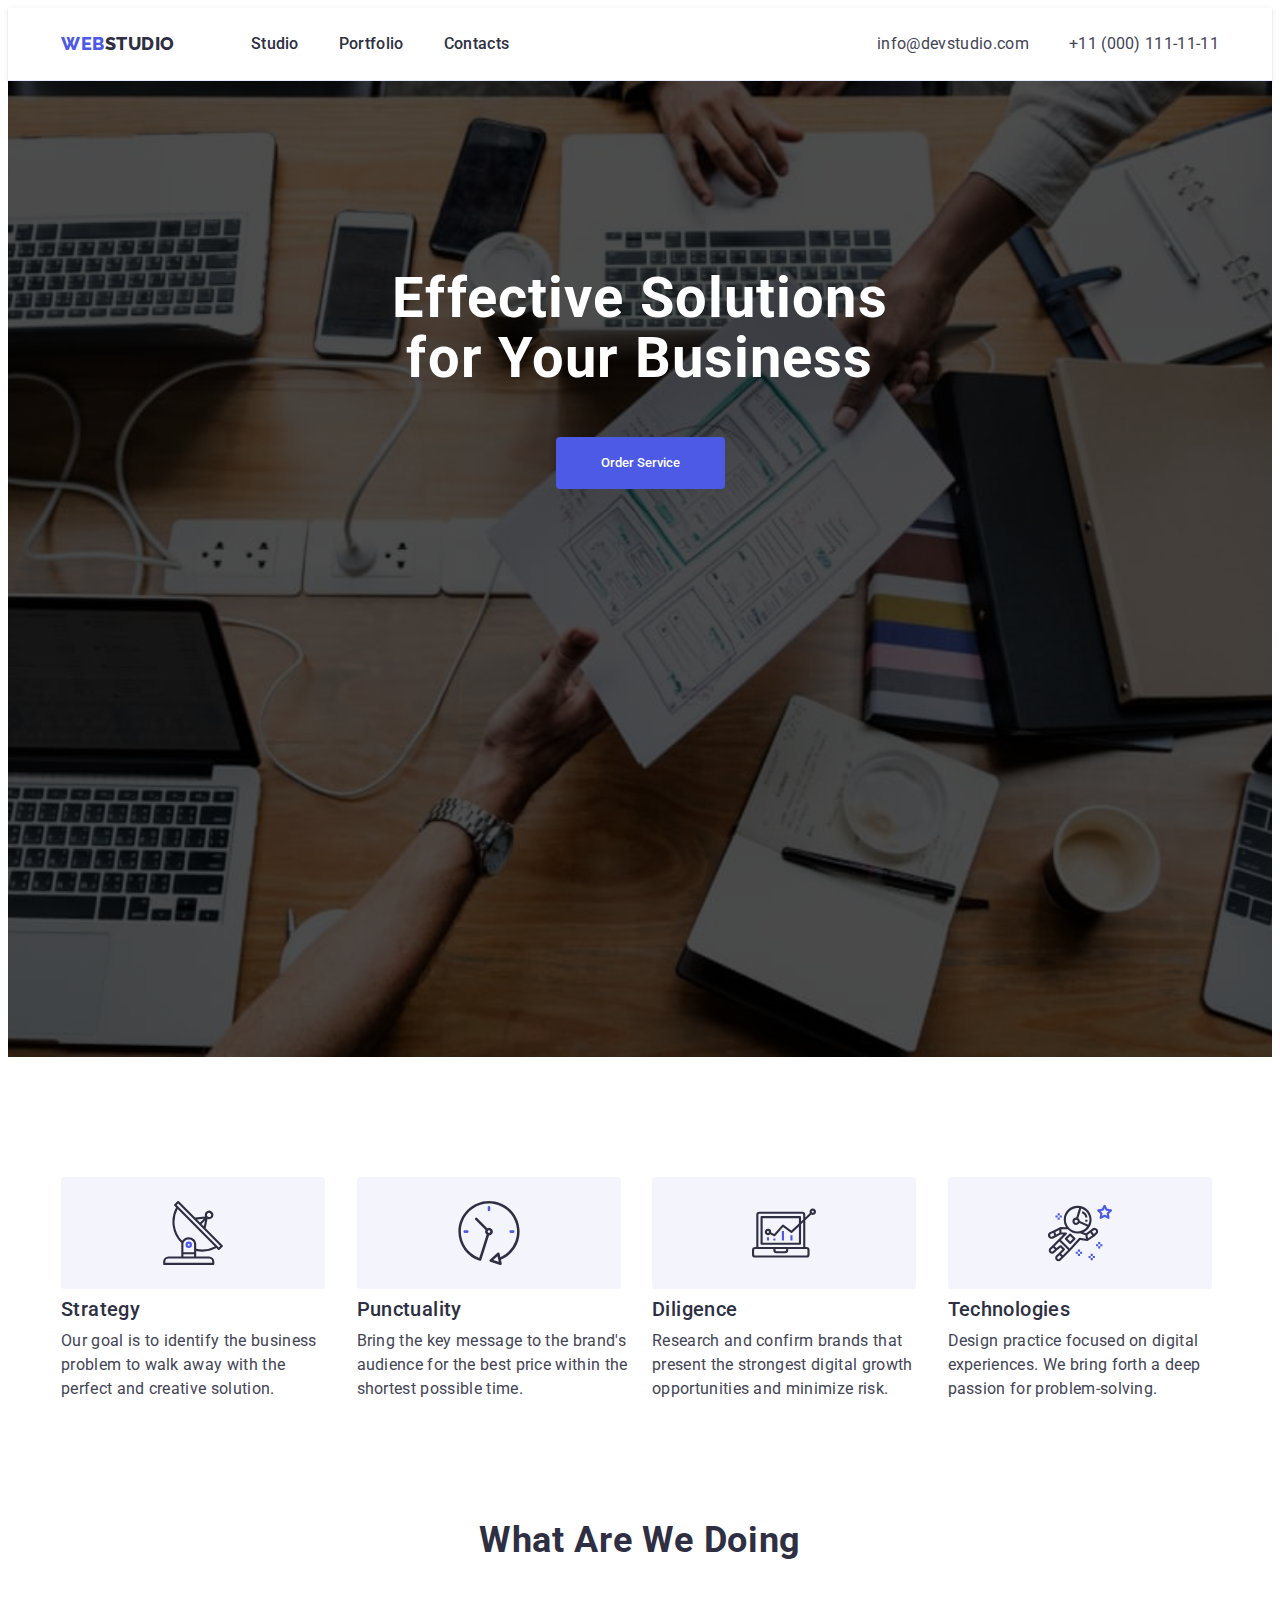
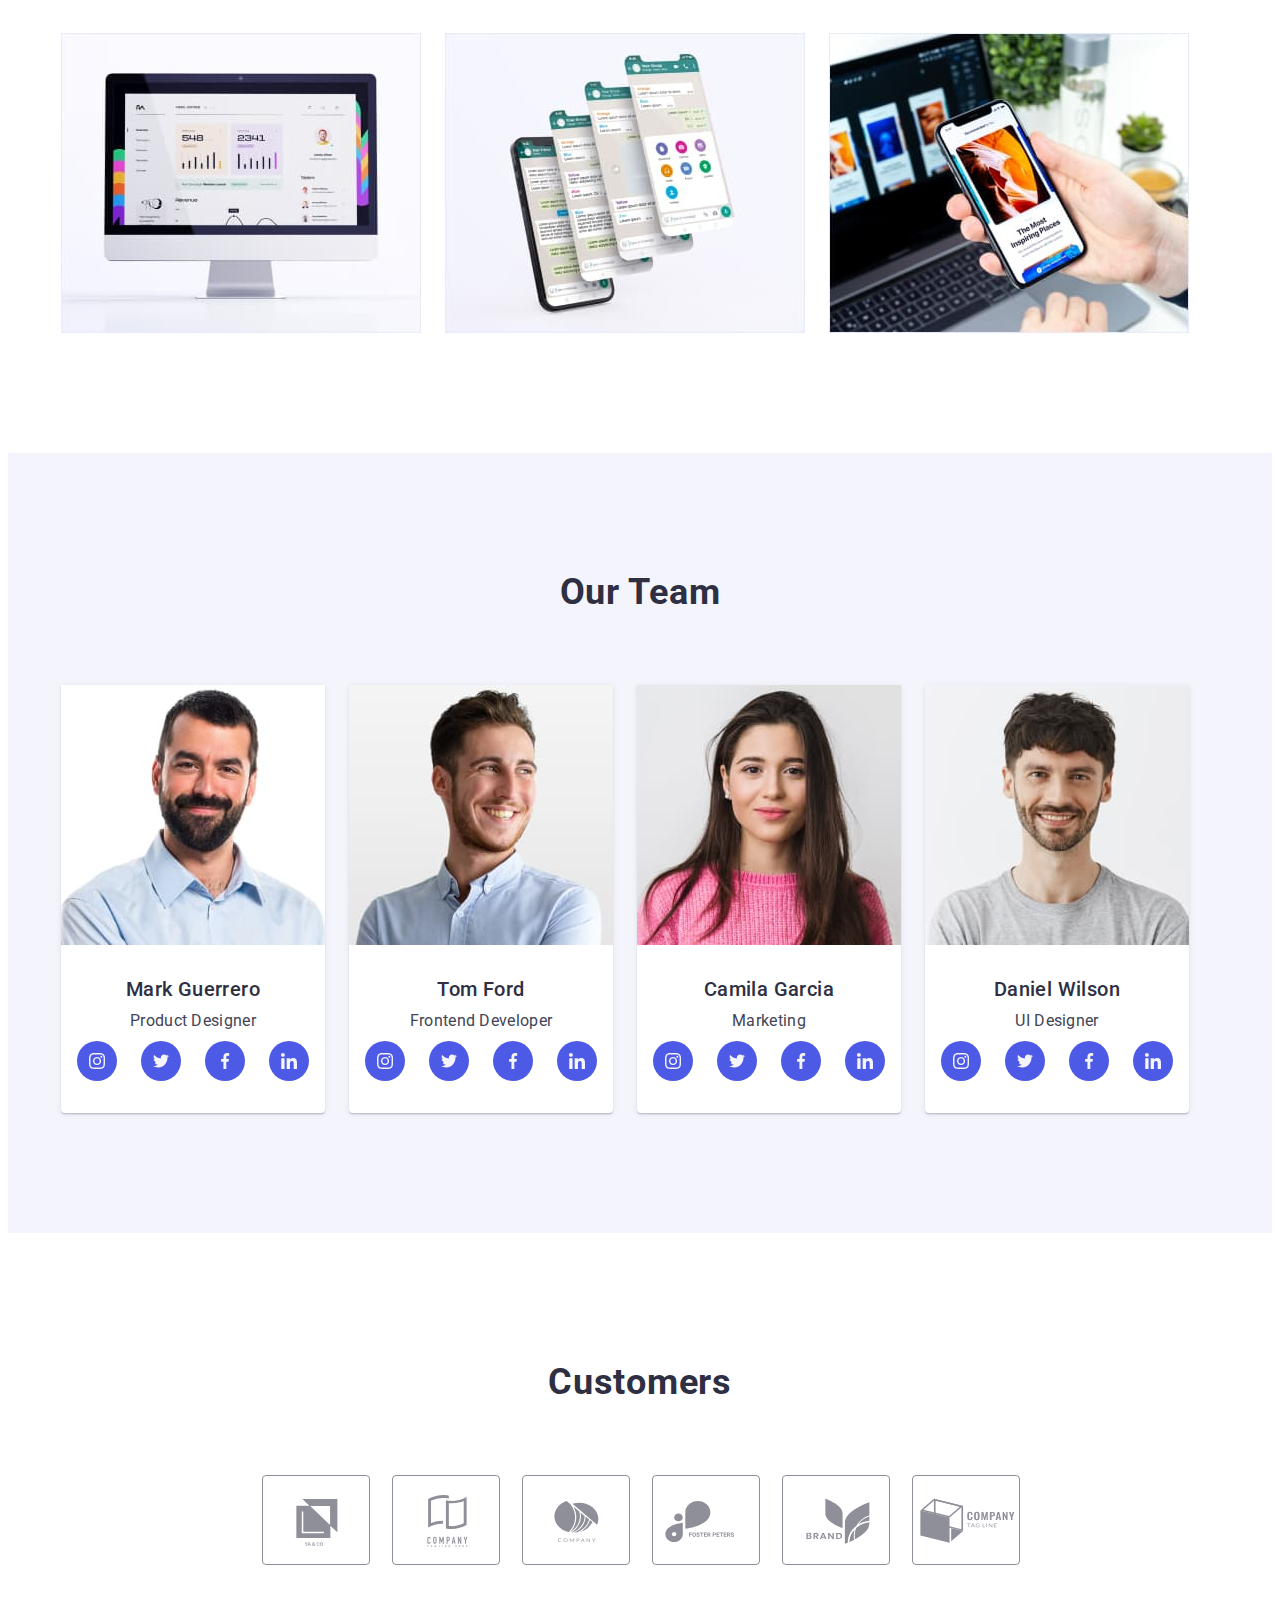
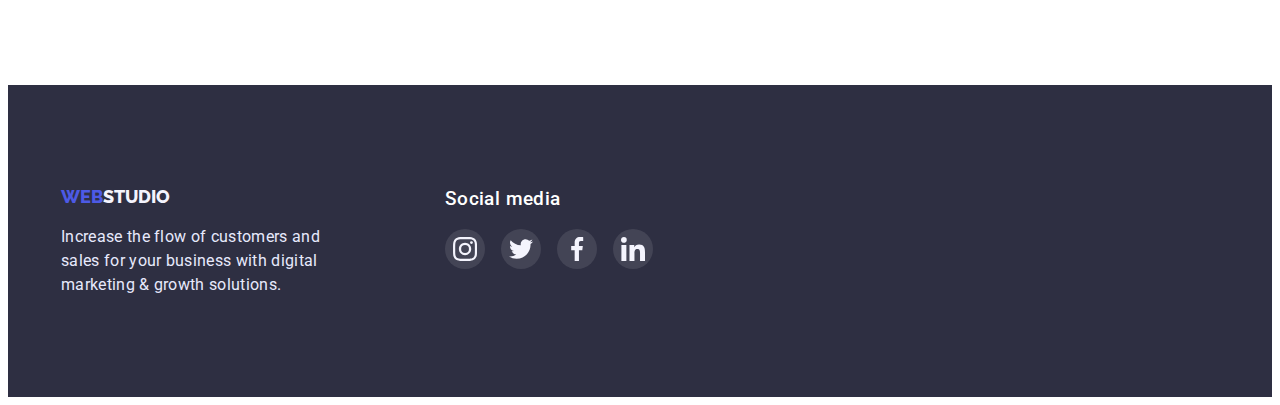
==== commit 2b3d09f0: "added shadow" ====
--- a/index.html
+++ b/index.html
@@ -21,7 +21,7 @@
     <link rel="stylesheet" href="./css/styles.css" />
   </head>
   <body>
-    <!---------------------------------HEADER--------------------------------------->
+    <!--------------HEADER---------------------------------------------------------->
     <header class="header">
       <div class="container header-container">
         <nav class="header-navigation">
@@ -59,7 +59,7 @@
       </div>
     </header>
     <main>
-      <!------------------------------HERO----------------------------------->
+      <!----------HERO------------------------------------------------>
 
       <section class="hero section overlay">
         <div class="container">
@@ -68,12 +68,17 @@
         </div>
       </section>
 
-      <!---------------------------SOLUTIONS---------------------------------->
+      <!-----------SOLUTIONS------------------------------------------------->
       <section class="solutions section">
         <div class="container">
           <h2 class="section-title visually-hidden">solution</h2>
           <ul class="solutions-list">
             <li class="solution-item">
+              <div class="solution-svg">
+                <svg width="64" height="64">
+                  <use href="./images/sprite.svg#icon-antenna-1"></use>
+                </svg>
+              </div>
               <h3 class="solution-subtitle">Strategy</h3>
               <p class="solution-text">
                 Our goal is to identify the business problem to walk away with
@@ -82,6 +87,11 @@
             </li>
 
             <li class="solution-item">
+              <div class="solution-svg">
+                <svg width="64" height="64">
+                  <use href="./images/sprite.svg#icon-clock-1"></use>
+                </svg>
+              </div>
               <h3 class="solution-subtitle">Punctuality</h3>
               <p class="solution-text">
                 Bring the key message to the brand's audience for the best price
@@ -90,6 +100,11 @@
             </li>
 
             <li class="solution-item">
+              <div class="solution-svg">
+                <svg width="64" height="64">
+                  <use href="./images/sprite.svg#icon-diagram-1"></use>
+                </svg>
+              </div>
               <h3 class="solution-subtitle">Diligence</h3>
               <p class="solution-text">
                 Research and confirm brands that present the strongest digital
@@ -98,6 +113,11 @@
             </li>
 
             <li class="solution-item">
+              <div class="solution-svg">
+                <svg width="64" height="64">
+                  <use href="./images/sprite.svg#icon-astronaut-1"></use>
+                </svg>
+              </div>
               <h3 class="solution-subtitle">Technologies</h3>
               <p class="solution-text">
                 Design practice focused on digital experiences. We bring forth a
@@ -107,7 +127,7 @@
           </ul>
         </div>
       </section>
-      <!-------------------------SERVICES------------------------->
+      <!------------SERVICES------------------------------------------->
       <section class="services section">
         <div class="container">
           <h2 class="services-title centered">What are we doing</h2>
@@ -140,12 +160,12 @@
         </div>
       </section>
 
-      <!-----------------------------------TEAM--------------------------------->
+      <!--------------TEAM------------------------------------------->
       <section class="team section">
         <div class="container">
           <h2 class="team-title centered section-title">Our Team</h2>
           <ul class="team-list">
-            <!--Mark Guerrero-->
+            <!--карточка Mark Guerrero-->
             <li class="team-item">
               <img
                 class="team-img"
@@ -159,54 +179,43 @@
                 <p class="team-text centered">Product Designer</p>
 
                 <!--иконки с соцсетями для Mark Guerrero-->
-                <ul class="icon-list-link">
-                  <li class="icon-item-link">
-                    <div class="icon-link">
-                      <a href="">
-                        <svg class="icon" width="16" height="16">
-                          <use
-                            href="./images/sprite.svg#icon-instagram-2"
-                          ></use>
-                        </svg>
-                      </a>
-                    </div>
-                  </li>
-
-                  <li class="icon-item-link">
-                    <div class="icon-link">
-                      <a href="">
-                        <svg class="icon" width="16" height="16">
-                          <use href="./images/sprite.svg#icon-twitter-1"></use>
-                        </svg>
-                      </a>
-                    </div>
-                  </li>
-
-                  <li class="icon-item-link">
-                    <div class="icon-link">
-                      <a href="">
-                        <svg class="icon" width="16" height="16">
-                          <use href="./images/sprite.svg#icon-facebook-1"></use>
-                        </svg>
-                      </a>
-                    </div>
-                  </li>
-
-                  <li class="icon-item-link">
-                    <div class="icon-link">
-                      <a href="">
-                        <svg class="icon" width="16" height="16">
-                          <use href="./images/sprite.svg#icon-linkedin-1"></use>
-                        </svg>
-                      </a>
-                    </div>
+                <ul class="team-list-icon">
+                  <li class="team-item-icon">
+                    <a class="team-link-icon" href="#">
+                      <svg class="team-icon" width="16" height="16">
+                        <use href="./images/sprite.svg#icon-instagram-2"></use>
+                      </svg>
+                    </a>
+                  </li>
+
+                  <li class="team-item-icon">
+                    <a class="team-link-icon" href="#">
+                      <svg class="team-icon" width="16" height="16">
+                        <use href="./images/sprite.svg#icon-twitter-1"></use>
+                      </svg>
+                    </a>
+                  </li>
+
+                  <li class="team-item-icon">
+                    <a class="team-link-icon" href="#">
+                      <svg class="team-icon" width="16" height="16">
+                        <use href="./images/sprite.svg#icon-facebook-1"></use>
+                      </svg>
+                    </a>
+                  </li>
+
+                  <li class="team-item-icon">
+                    <a class="team-link-icon" href="#">
+                      <svg class="team-icon" width="16" height="16">
+                        <use href="./images/sprite.svg#icon-linkedin-1"></use>
+                      </svg>
+                    </a>
                   </li>
                 </ul>
               </div>
             </li>
-            <!--/иконки с соцсетями Mark Guerrero -->
-
-            <!--Tom Ford-->
+
+            <!--карточка Tom Ford-->
             <li class="team-item">
               <img
                 class="team-img"
@@ -218,51 +227,42 @@
               <div class="team-set">
                 <h3 class="team-subtitle centered">Tom Ford</h3>
                 <p class="team-text centered">Frontend Developer</p>
-                <ul class="icon-list-link">
-                  <li class="icon-item-link">
-                    <div class="icon-link">
-                      <a href="">
-                        <svg class="icon" width="16" height="16">
-                          <use
-                            href="./images/sprite.svg#icon-instagram-2"
-                          ></use>
-                        </svg>
-                      </a>
-                    </div>
-                  </li>
-
-                  <li class="icon-item-link">
-                    <div class="icon-link">
-                      <a href="">
-                        <svg class="icon" width="16" height="16">
-                          <use href="./images/sprite.svg#icon-twitter-1"></use>
-                        </svg>
-                      </a>
-                    </div>
-                  </li>
-                  <li class="icon-item-link">
-                    <div class="icon-link">
-                      <a href="">
-                        <svg class="icon" width="16" height="16">
-                          <use href="./images/sprite.svg#icon-facebook-1"></use>
-                        </svg>
-                      </a>
-                    </div>
-                  </li>
-                  <li class="icon-item-link">
-                    <div class="icon-link">
-                      <a href="">
-                        <svg class="icon" width="16" height="16">
-                          <use href="./images/sprite.svg#icon-linkedin-1"></use>
-                        </svg>
-                      </a>
-                    </div>
+                <!--иконки с цоцсетями Tom Ford-->
+                <ul class="team-list-icon">
+                  <li class="team-item-icon">
+                    <a class="team-link-icon" href="">
+                      <svg class="team-icon" width="16" height="16">
+                        <use href="./images/sprite.svg#icon-instagram-2"></use>
+                      </svg>
+                    </a>
+                  </li>
+
+                  <li class="team-item-icon">
+                    <a class="team-link-icon" href="">
+                      <svg class="team-icon" width="16" height="16">
+                        <use href="./images/sprite.svg#icon-twitter-1"></use>
+                      </svg>
+                    </a>
+                  </li>
+                  <li class="team-item-icon">
+                    <a class="team-link-icon" href="">
+                      <svg class="team-icon" width="16" height="16">
+                        <use href="./images/sprite.svg#icon-facebook-1"></use>
+                      </svg>
+                    </a>
+                  </li>
+                  <li class="team-item-icon">
+                    <a class="team-link-icon" href="">
+                      <svg class="team-icon" width="16" height="16">
+                        <use href="./images/sprite.svg#icon-linkedin-1"></use>
+                      </svg>
+                    </a>
                   </li>
                 </ul>
               </div>
             </li>
 
-            <!--Camila Garcia-->
+            <!--карточка Camila Garcia-->
             <li class="team-item">
               <img
                 class="team-img"
@@ -274,53 +274,43 @@
               <div class="team-set">
                 <h3 class="team-subtitle centered">Camila Garcia</h3>
                 <p class="team-text centered">Marketing</p>
-                <ul class="icon-list-link">
-                  <li class="icon-item-link">
-                    <div class="icon-link">
-                      <a href="">
-                        <svg class="icon" width="16" height="16">
-                          <use
-                            href="./images/sprite.svg#icon-instagram-2"
-                          ></use>
-                        </svg>
-                      </a>
-                    </div>
-                  </li>
-
-                  <li class="icon-item-link">
-                    <div class="icon-link">
-                      <a href="">
-                        <svg class="icon" width="16" height="16">
-                          <use href="./images/sprite.svg#icon-twitter-1"></use>
-                        </svg>
-                      </a>
-                    </div>
-                  </li>
-
-                  <li class="icon-item-link">
-                    <div class="icon-link">
-                      <a href="">
-                        <svg class="icon" width="16" height="16">
-                          <use href="./images/sprite.svg#icon-facebook-1"></use>
-                        </svg>
-                      </a>
-                    </div>
-                  </li>
-
-                  <li class="icon-item-link">
-                    <div class="icon-link">
-                      <a href="">
-                        <svg class="icon" width="16" height="16">
-                          <use href="./images/sprite.svg#icon-linkedin-1"></use>
-                        </svg>
-                      </a>
-                    </div>
+                <ul class="team-list-icon">
+                  <li class="team-item-icon">
+                    <a class="team-link-icon" href="">
+                      <svg class="team-icon" width="16" height="16">
+                        <use href="./images/sprite.svg#icon-instagram-2"></use>
+                      </svg>
+                    </a>
+                  </li>
+
+                  <li class="team-item-icon">
+                    <a class="team-link-icon" href="">
+                      <svg class="team-icon" width="16" height="16">
+                        <use href="./images/sprite.svg#icon-twitter-1"></use>
+                      </svg>
+                    </a>
+                  </li>
+
+                  <li class="team-item-icon">
+                    <a class="team-link-icon" href="">
+                      <svg class="team-icon" width="16" height="16">
+                        <use href="./images/sprite.svg#icon-facebook-1"></use>
+                      </svg>
+                    </a>
+                  </li>
+
+                  <li class="team-item-icon">
+                    <a class="team-link-icon" href="">
+                      <svg class="team-icon" width="16" height="16">
+                        <use href="./images/sprite.svg#icon-linkedin-1"></use>
+                      </svg>
+                    </a>
                   </li>
                 </ul>
               </div>
             </li>
 
-            <!--Daniel Wilson-->
+            <!--карточка Daniel Wilson-->
             <li class="team-item">
               <img
                 class="team-img"
@@ -332,47 +322,37 @@
               <div class="team-set">
                 <h3 class="team-subtitle centered">Daniel Wilson</h3>
                 <p class="team-text centered">UI Designer</p>
-                <ul class="icon-list-link">
-                  <li class="icon-item-link">
-                    <div class="icon-link">
-                      <a href="">
-                        <svg class="icon" width="16" height="16">
-                          <use
-                            href="./images/sprite.svg#icon-instagram-2"
-                          ></use>
-                        </svg>
-                      </a>
-                    </div>
-                  </li>
-
-                  <li class="icon-item-link">
-                    <div class="icon-link">
-                      <a href="">
-                        <svg class="icon" width="16" height="16">
-                          <use href="./images/sprite.svg#icon-twitter-1"></use>
-                        </svg>
-                      </a>
-                    </div>
-                  </li>
-
-                  <li class="icon-item-link">
-                    <div class="icon-link">
-                      <a href="">
-                        <svg class="icon" width="16" height="16">
-                          <use href="./images/sprite.svg#icon-facebook-1"></use>
-                        </svg>
-                      </a>
-                    </div>
-                  </li>
-
-                  <li class="icon-item-link">
-                    <div class="icon-link">
-                      <a href="">
-                        <svg class="icon" width="16" height="16">
-                          <use href="./images/sprite.svg#icon-linkedin-1"></use>
-                        </svg>
-                      </a>
-                    </div>
+                <ul class="team-list-icon">
+                  <li class="team-item-icon">
+                    <a class="team-link-icon" href="">
+                      <svg class="team-icon" width="16" height="16">
+                        <use href="./images/sprite.svg#icon-instagram-2"></use>
+                      </svg>
+                    </a>
+                  </li>
+
+                  <li class="team-item-icon">
+                    <a class="team-link-icon" href="">
+                      <svg class="team-icon" width="16" height="16">
+                        <use href="./images/sprite.svg#icon-twitter-1"></use>
+                      </svg>
+                    </a>
+                  </li>
+
+                  <li class="team-item-icon">
+                    <a class="team-link-icon" href="">
+                      <svg class="team-icon" width="16" height="16">
+                        <use href="./images/sprite.svg#icon-facebook-1"></use>
+                      </svg>
+                    </a>
+                  </li>
+
+                  <li class="team-item-icon">
+                    <a class="team-link-icon" href="">
+                      <svg class="team-icon" width="16" height="16">
+                        <use href="./images/sprite.svg#icon-linkedin-1"></use>
+                      </svg>
+                    </a>
                   </li>
                 </ul>
               </div>
@@ -380,50 +360,50 @@
           </ul>
         </div>
       </section>
-      <!--------------------------------/TEAM------------------------------------------------>
-
-      <!---------------------------Customes(клиенты)----------------------------------------->
+      <!------------/TEAM------------------------------------------------------------------------>
+
+      <!----Customes(клиенты)------------------------------------------------------------>
       <section class="customes">
         <div class="container">
           <h2 class="customes-titel">Customers</h2>
           <ul class="customes-list">
             <li class="customes-item">
-              <a class="customes-link" href="">
+              <a class="customes-link" href="#">
                 <svg class="customes-icon" width="104" height="56">
                   <use href="./images/sprite.svg#icon-Logo"></use>
                 </svg>
               </a>
             </li>
             <li class="customes-item">
-              <a class="customes-link" href="">
+              <a class="customes-link" href="#">
                 <svg class="customes-icon" width="104" height="56">
                   <use href="./images/sprite.svg#icon-Logo-1"></use>
                 </svg>
               </a>
             </li>
             <li class="customes-item">
-              <a class="customes-link" href="">
+              <a class="customes-link" href="#">
                 <svg class="customes-icon" width="104" height="56">
                   <use href="./images/sprite.svg#icon-Logo-2"></use>
                 </svg>
               </a>
             </li>
             <li class="customes-item">
-              <a class="customes-link" href="">
+              <a class="customes-link" href="#">
                 <svg class="customes-icon" width="104" height="56">
                   <use href="./images/sprite.svg#icon-Logo-3"></use>
                 </svg>
               </a>
             </li>
             <li class="customes-item">
-              <a class="customes-link" href="">
+              <a class="customes-link" href="#">
                 <svg class="customes-icon" width="104" height="56">
                   <use href="./images/sprite.svg#icon-Logo-4"></use>
                 </svg>
               </a>
             </li>
             <li class="customes-item">
-              <a class="customes-link" href="">
+              <a class="customes-link" href="#">
                 <svg class="customes-icon" width="104" height="56">
                   <use href="./images/sprite.svg#icon-Logo-5"></use>
                 </svg>
@@ -434,7 +414,7 @@
       </section>
     </main>
 
-    <!----------------------------FOOTER---------------------------------------->
+    <!--------------FOOTER------------------------------------------------>
     <footer class="footer">
       <div class="container footer-container">
         <!--обвертка div для a-ccылка и p-текст-->
@@ -454,28 +434,28 @@
           <div class="footer-list-link">
             <ul class="footer-list">
               <li class="footer-item">
-                <a class="footer-link" href="">
-                  <svg width="24" height="24">
+                <a class="footer-link" href="#">
+                  <svg class="footer-icon" width="24" height="24">
                     <use href="./images/sprite.svg#icon-instagram-2"></use>
                   </svg>
                 </a>
               </li>
               <li class="footer-item">
-                <a class="footer-link" href="">
+                <a class="footer-link" href="#">
                   <svg class="footer-icon" width="24" height="24">
                     <use href="./images/sprite.svg#icon-twitter-1"></use>
                   </svg>
                 </a>
               </li>
               <li class="footer-item">
-                <a class="footer-link" href="">
+                <a class="footer-link" href="#">
                   <svg class="footer-icon" width="24" height="24">
                     <use href="./images/sprite.svg#icon-facebook-1"></use>
                   </svg>
                 </a>
               </li>
               <li class="footer-item">
-                <a class="footer-link" href="">
+                <a class="footer-link" href="#">
                   <svg class="footer-icon" width="24" height="24">
                     <use href="./images/sprite.svg#icon-linkedin-1"></use>
                   </svg>
--- a/css/styles.css
+++ b/css/styles.css
@@ -103,6 +103,8 @@
 /*======================HEADER===========================*/
 .header {
   border-bottom: 1px solid var(--sixth-color);
+  box-shadow: 0px 2px 1px rgba(46, 47, 66, 0.08),
+    0px 1px 1px rgba(46, 47, 66, 0.16), 0px 1px 6px rgba(46, 47, 66, 0.08);
 }
 .header-container {
   display: flex;
@@ -225,7 +227,7 @@
       rgba(0, 0, 0, 0.7),
       rgba(0, 0, 0, 0.7)
     ),
-    url('../images/people-office\ 1\ \(1\).jpg');
+    url('../images/people-office.jpg');
   background-repeat: no-repeat;
   background-size: cover;
   background-position: center;
@@ -247,43 +249,27 @@
 
 /*UL*/
 .solutions-list {
-  padding: 0;
-  margin: 0;
-  list-style: none;
-  display: flex;
-  column-gap: 24px;
-}
-
-/*li*/
+  display: flex;
+  list-style: none;
+  justify-content: center;
+  gap: 24px;
+}
+
+/*li для svg*/
 .solution-item {
   flex-basis: calc((100% - 72px) / 4);
 }
 
-.solution-item::before {
-  display: block;
-  content: '';
-  height: 64px;
-
-  background-size: contain;
-  background-repeat: no-repeat;
-  background-position: center;
+/*div для иконки */
+.solution-svg {
+  display: flex;
   background-color: var(--background-color-3);
   border-radius: 4px;
-
   margin-bottom: 8px;
-}
-
-.solution-item:nth-child(1)::before {
-  background-image: url(../images/antenna\ 1.svg);
-}
-.solution-item:nth-child(2)::before {
-  background-image: url(../images/clock\ 1.svg);
-}
-.solution-item:nth-child(3)::before {
-  background-image: url(../images/diagram\ 1.svg);
-}
-.solution-item:nth-child(4)::before {
-  background-image: url(../images/astronaut\ 1.svg);
+  width: 264px;
+  height: 112px;
+  align-items: center;
+  justify-content: center;
 }
 
 /*h3-подзаголовок*/
@@ -374,53 +360,55 @@
   font-weight: var(--typical-font-weight);
   font-size: 20px;
   line-height: var(--third-line-height);
-  /* identical to box height, or 120% */
-
   text-align: center;
   letter-spacing: var(--first-letter-spacing);
   color: var(--second-color);
+
   margin-bottom: 8px;
 }
 /*p*/
 .team-text {
   line-height: var(--first-line-height);
-
   text-align: center;
   letter-spacing: var(--first-letter-spacing);
-
   color: var(--text-color);
   margin-bottom: 8px;
 }
-/*ul(icon-list-link)- иконка-список-cсылка*/
-.icon-list-link {
-  display: flex;
-  list-style: none;
+
+/*ul список ссылок соцсетей*/
+.team-list-icon {
+  display: flex;
+  list-style: none;
+
   justify-content: center;
   gap: 24px;
 }
 
-/*li(icon-item-link) - иконка-элемент-ссылка*/
-.icon-item-link {
+/*li элемент ссылок соцсетей*/
+.team-item-icon {
   width: 40px;
   height: 40px;
+}
+
+/*a ccылок соцсетей*/
+.team-link-icon {
+  display: flex;
+  width: 100%;
+  height: 100%;
   background-color: var(--background-color-4);
   border-radius: 50%;
-}
-.icon-item-link:nth-first-child {
-  margin-left: 16px;
-}
-
-.icon-item-link:hover,
-.icon-item-link:focus {
+  align-items: center;
+  justify-content: center;
+  color: var(--fifth-color);
+}
+
+.team-link-icon:hover,
+.team-link-icon:focus {
   background-color: var(--background-color-5);
 }
-
-/*иконка-ccылка*/
-.icon-link {
-  display: block;
-  padding: 12px;
-}
-
+.team-icon {
+  fill: currentColor;
+}
 /*=====================/TEAM============================*/
 /*====================CUSTOMES==========================*/
 
@@ -433,6 +421,11 @@
 
 /*h2*/
 .customes-titel {
+  font-size: var(--fourth-font-size);
+  line-height: var(--fifth-line-height);
+  text-align: center;
+  letter-spacing: var(--first-letter-spacing);
+  color: var(--second-color);
   margin-bottom: 72px;
 }
 
@@ -446,19 +439,19 @@
 
 /*li*/
 .customes-item {
-  height: 88px;
   width: calc((100%-5 * 24px) / 6);
 }
 
 /*a-ссылка*/
 .customes-link {
-  display: block;
+  display: flex;
   width: 100%;
-  height: 100%;
+  height: 88px;
   border: 1px solid var(--seventh-color);
   border-radius: 4px;
-  padding: 16px 32px;
   color: var(--seventh-color);
+  align-items: center;
+  justify-content: center;
 }
 
 .customes-link:hover,
@@ -467,7 +460,7 @@
   border-color: var(--third-color);
 }
 
-/*иконка,которая наследует цвет от родителя*/
+/*иконка,которая наследует цвет от родителя-a*/
 .customes-icon {
   fill: currentColor;
 }
@@ -494,14 +487,13 @@
 
 /*a-главная ссылка*/
 .logo-footer {
-  margin-top: 0;
-  margin-bottom: 16px;
-
+  display: flex;
   font-family: 'Raleway', sans-serif;
   font-weight: var(--first-font-weight);
   font-size: var(--second-font-size);
   line-height: var(--second-line-height);
   color: var(--next-color);
+  margin-bottom: 16px;
 }
 
 /*p-текст*/
@@ -529,28 +521,29 @@
   justify-content: center;
   gap: 16px;
 }
-
-/*li для ссылок соцсетей*/
+/*li для ссылки соцсетей*/
 .footer-item {
   width: 40px;
   height: 40px;
-  background-color: rgba(255, 255, 255, 0.1);
-  border-radius: 50%;
-  padding: 8px;
-}
-.footer-item:hover,
-.footer-item:focus {
-  background-color: var(--background-color-6);
 }
 
 /*a для ссылки*/
 .footer-link {
   display: flex;
-  justify-content: center;
-  gap: 16px;
-
+  align-items: center;
+  justify-content: center;
+  border-radius: 50%;
+  height: 40px;
   width: 100%;
-  height: 100%;
+  color: var(--background-color-3);
+  background-color: rgba(255, 255, 255, 0.1);
+}
+.footer-link:hover,
+.footer-link:focus {
+  background-color: var(--background-color-6);
+}
+.footer-icon {
+  fill: currentColor;
 }
 
 /*===================/FOOTER=============================*/
@@ -585,8 +578,8 @@
 .menu-btn:focus {
   background-color: var(--third-color);
   color: var(--first-color);
-  box-shadow: 0px 1px 6px rgba(46, 47, 66, 0.08),
-    0px 1px 1px rgba(46, 47, 66, 0.16), 0px 2px 1px rgba(46, 47, 66, 0.08);
+  box-shadow: 0px 3px 1px rgba(0, 0, 0, 0.1), 0px 2px 1px rgba(0, 0, 0, 0.08),
+    0px 2px 2px rgba(0, 0, 0, 0.12);
 }
 
 /*ul-список img*/
@@ -596,7 +589,7 @@
   flex-wrap: wrap;
 }
 
-/*li карточки Portfolio*/
+/*li карточки Portfolio
 .portfolio-item {
   margin-bottom: 48px;
   margin-right: 24px;
@@ -609,7 +602,7 @@
   margin-bottom: 0;
 }
 
-/*hover,focus на li-ку*/
+/*hover,focus на li-ку
 .portfolio-item:hover,
 .portfolio-item:focus {
   box-shadow: 0px 1px 6px rgba(46, 47, 66, 0.08),
@@ -618,7 +611,6 @@
 
 /*div для h2 и p в карточке*/
 .box {
-  padding-left: 16px;
   border-bottom: 1px solid var(--sixth-color);
   border-left: 1px solid var(--sixth-color);
   border-right: 1px solid var(--sixth-color);
@@ -632,11 +624,13 @@
   letter-spacing: var(--first-letter-spacing);
   color: var(--second-color);
   margin-bottom: 8px;
+  padding-left: 16px;
 }
 /*p*/
 .sec-text {
   line-height: var(--first-line-height);
   letter-spacing: var(--first-letter-spacing);
   color: var(--text-color);
+  padding-left: 16px;
 }
 /*================/MAIN MENU=============================*/
